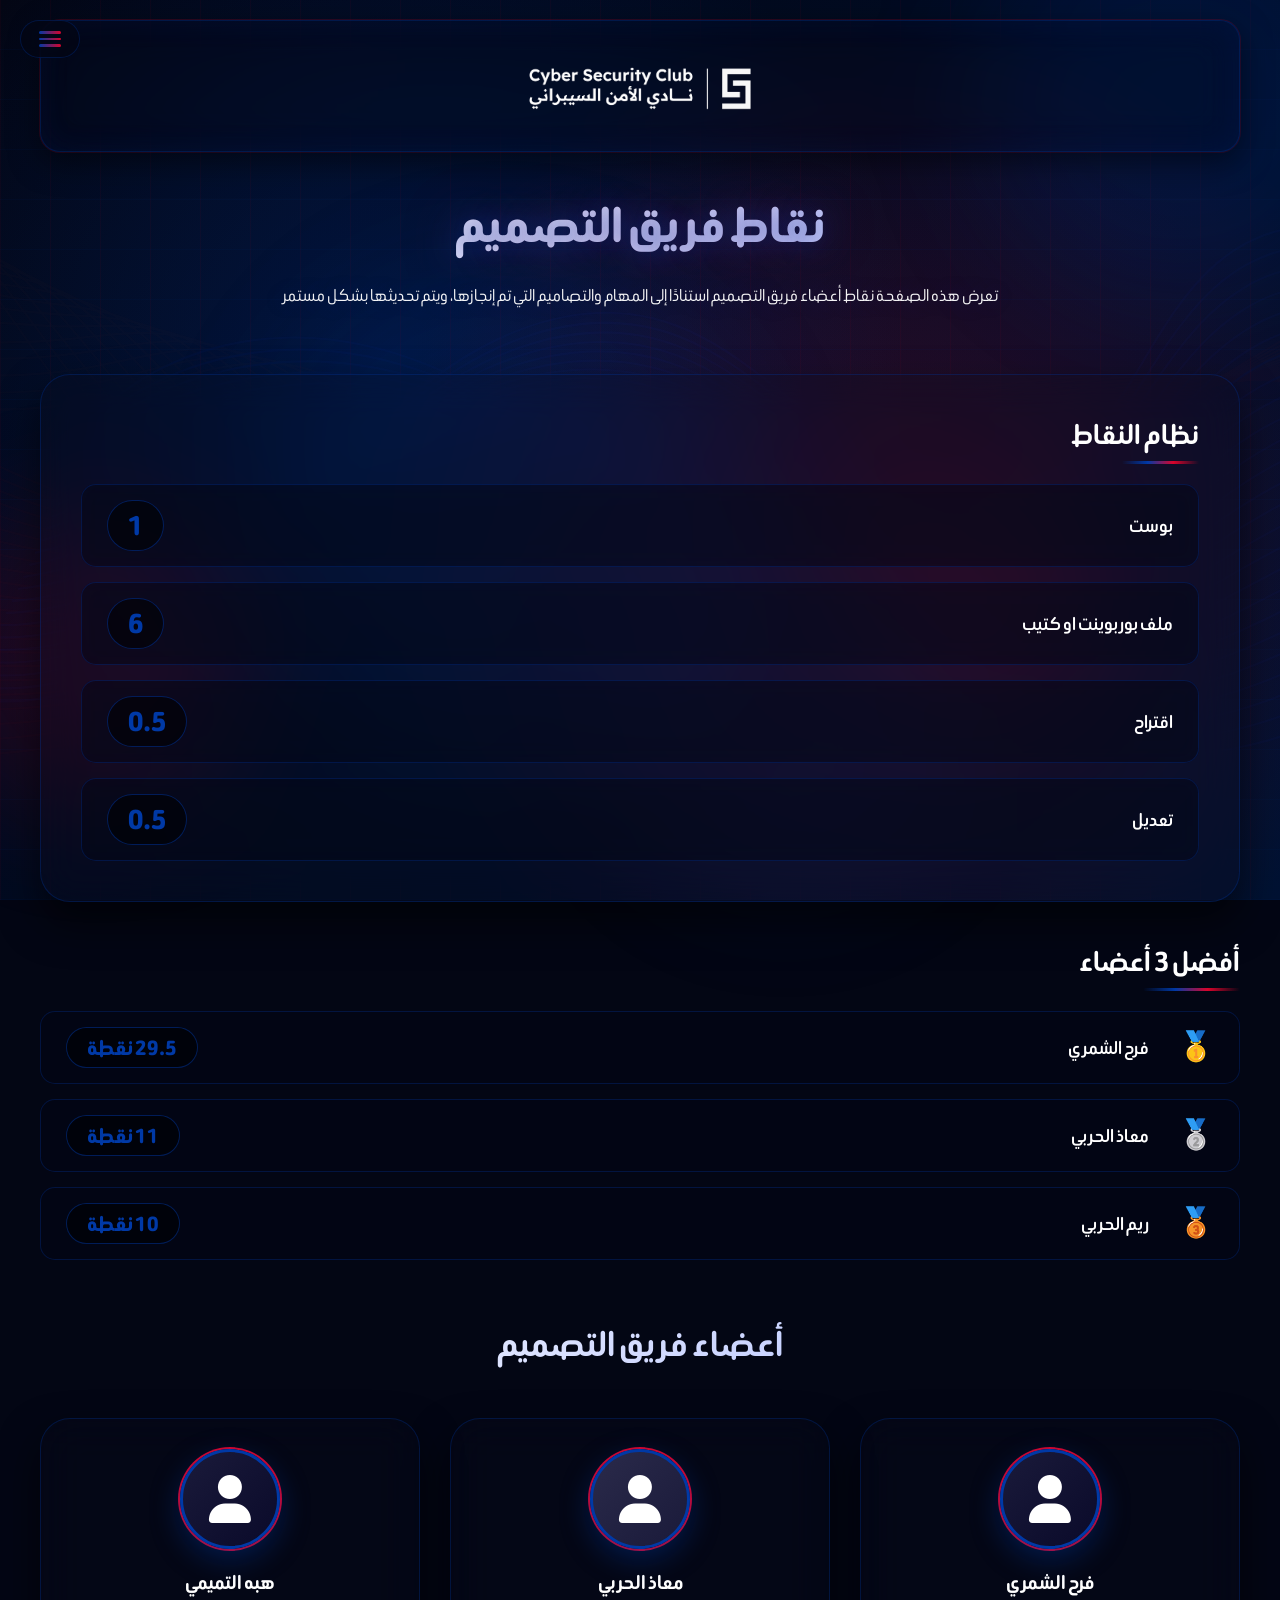
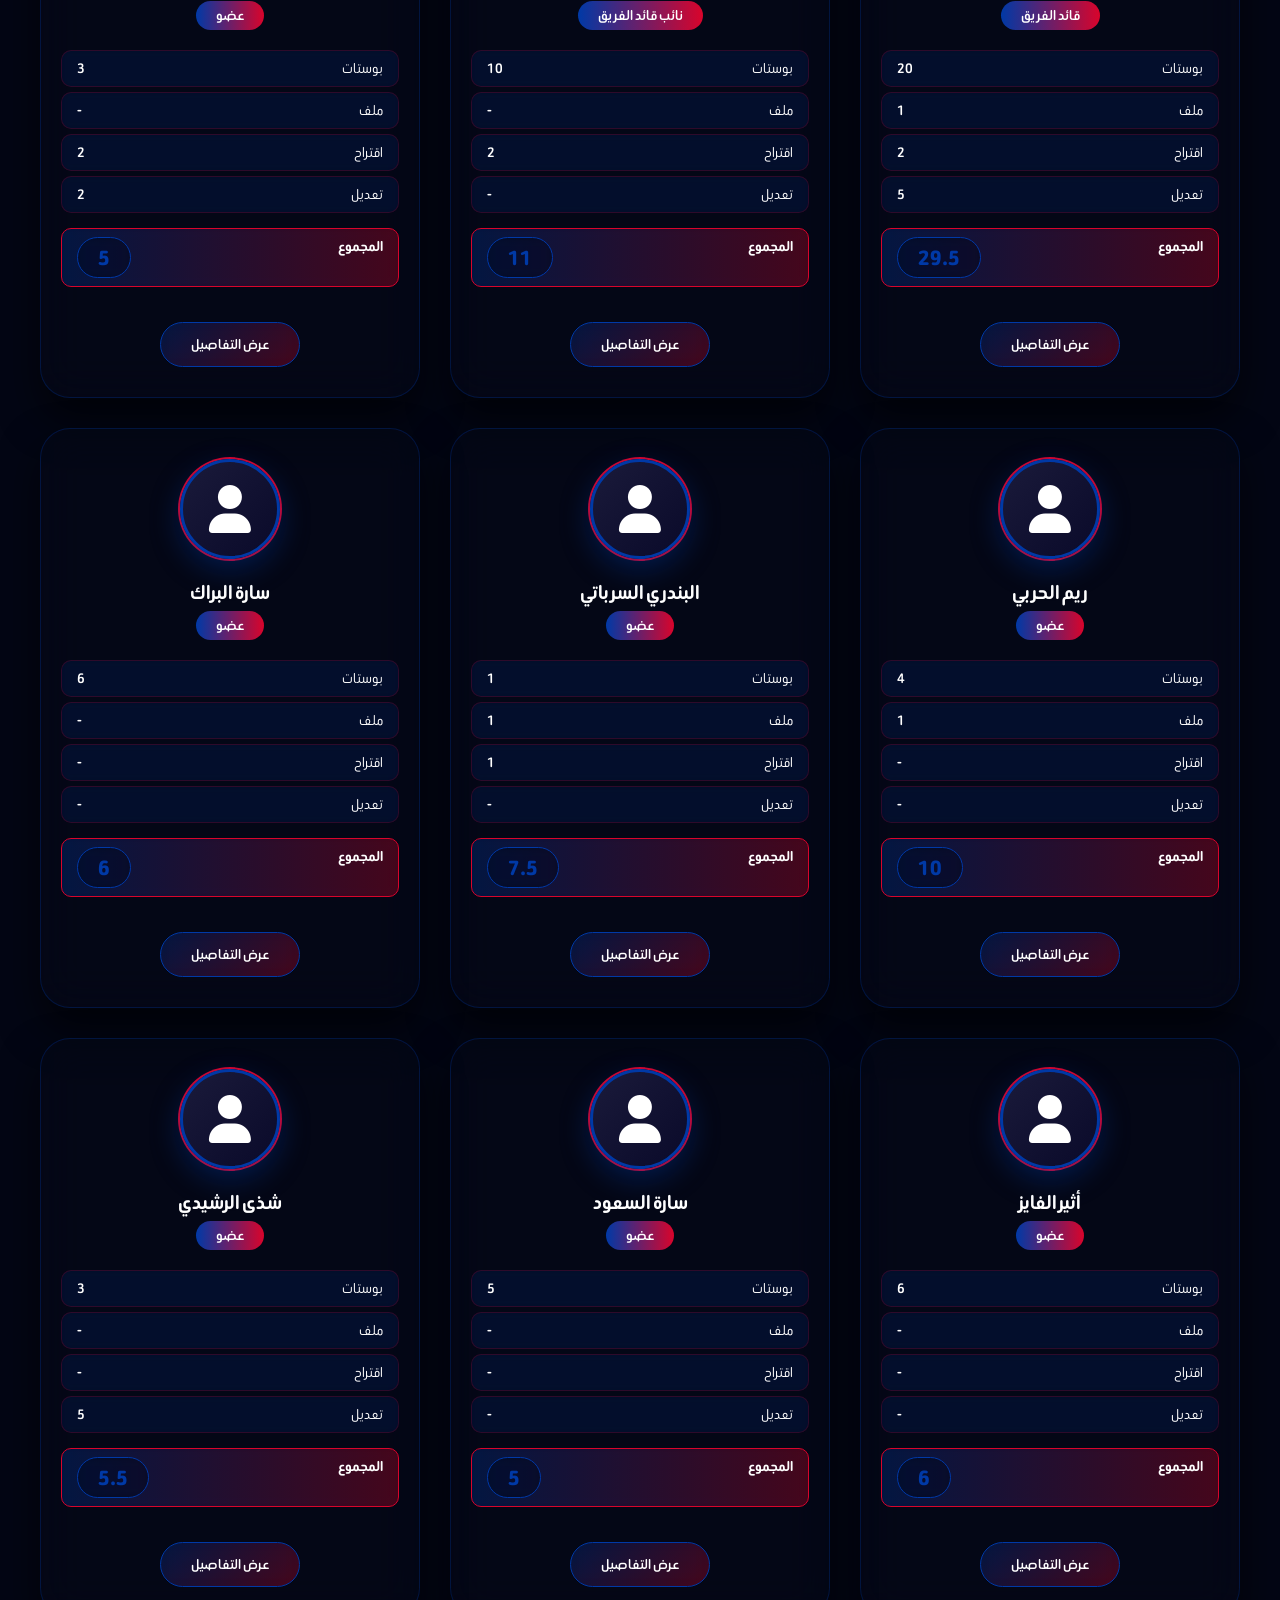
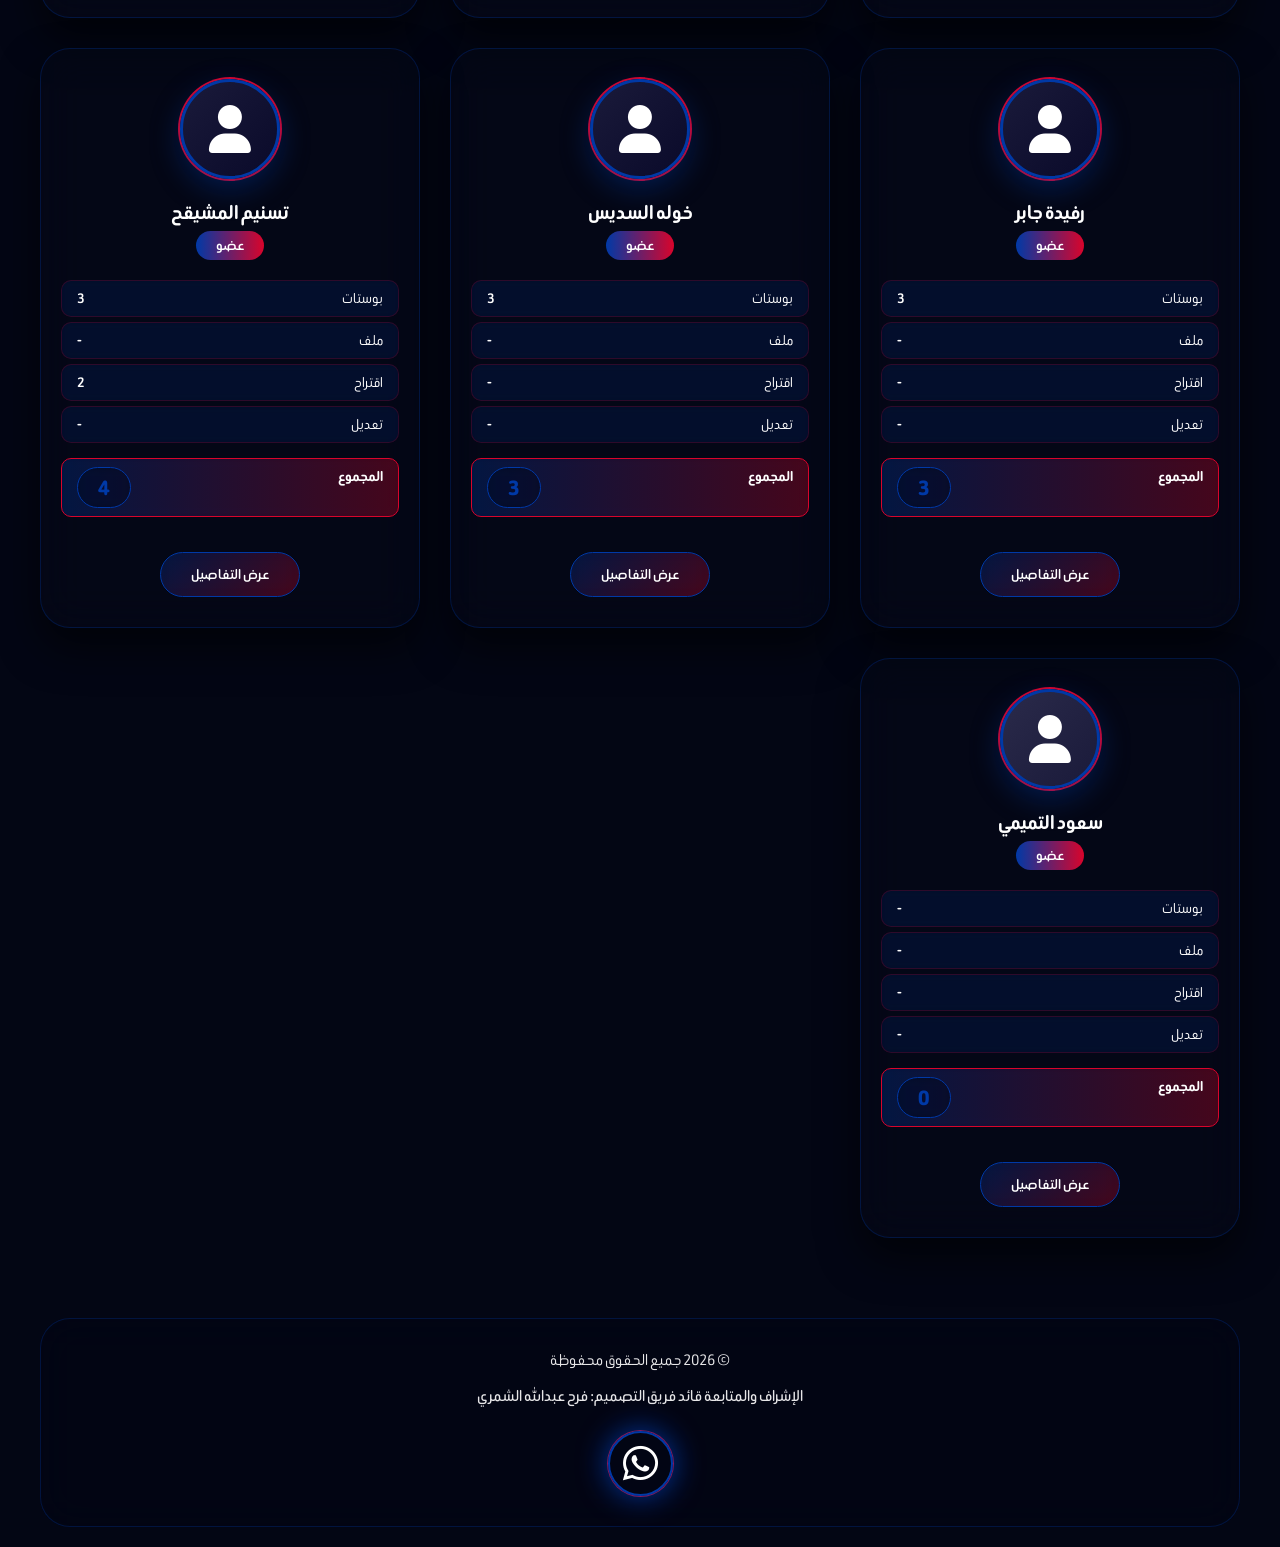
==== index.html @ 893f303e "Update index.html" ====
<!DOCTYPE html>
<html lang="ar" dir="rtl">
<head>
    <meta charset="UTF-8">
    <meta name="viewport" content="width=device-width, initial-scale=1.0">
    <title>نقاط فريق التصميم</title>
    <link rel="preconnect" href="https://fonts.googleapis.com">
    <link rel="preconnect" href="https://fonts.gstatic.com" crossorigin>
    <link href="https://fonts.googleapis.com/css2?family=Beiruti:wght@200;300;400;500;600;700;800;900&display=swap" rel="stylesheet">
    <link rel="stylesheet" href="https://cdnjs.cloudflare.com/ajax/libs/font-awesome/6.0.0/css/all.min.css">
    <link rel="stylesheet" href="style.css">
</head>
<body>
    <!-- شاشة التحميل -->
    <div class="loader-wrapper">
        <img src="assets/lod1.png" alt="Loading..." class="loader-image">
    </div>

    <!-- صورة الخلفية -->
    <div class="large-bg-image">
        <img src="assets/data.svg" alt="Background" class="bg-image">
    </div>

    <!-- العناصر المضيئة -->
    <div class="floating-elements">
        <div class="element"></div>
        <div class="element"></div>
        <div class="element"></div>
        <div class="element"></div>
        <div class="element"></div>
    </div>

    <!-- المحتوى الرئيسي -->
    <div class="content">
        <!-- الهيدر -->
        <header class="glass-header">
            <div class="logo-container">
                <img src="assets/log1.png" alt="شعار النادي" class="logo logo-large">
            </div>
        </header>

        <!-- ===== شريط تسجيل الدخول (ثلاث شرطات فقط) ===== -->
        <div class="admin-bar" onclick="toggleAdminPopup()">
            <div class="menu-toggle">
                <span></span>
                <span></span>
                <span></span>
            </div>
        </div>

        <!-- ===== نافذة تسجيل الدخول المنبثقة ===== -->
        <div id="adminPopup" class="admin-popup">
            <div class="admin-popup-content">
                <span class="close-popup-btn" onclick="event.stopPropagation(); closeAdminPopup();">&times;</span>
                <h3>تسجيل دخول الأدمن</h3>
                <input type="text" id="popupUser" placeholder="اسم المستخدم" onclick="event.stopPropagation();">
                <input type="password" id="popupPass" placeholder="كلمة المرور" onclick="event.stopPropagation();">
                <button onclick="event.stopPropagation(); adminLogin();">دخول</button>
                <div id="popupError" class="popup-error"></div>
            </div>
        </div>

        <!-- ===== زر الخروج من وضع التعديل ===== -->
        <button id="adminModeBtn" class="admin-mode-btn" onclick="disableAdminMode()">
            🚪 الخروج من وضع التعديل
        </button>

        <!-- ===== العنوان الرئيسي ===== -->
        <section class="hero-section">
            <h1 class="main-title">نقاط فريق التصميم</h1>
            <p class="subtitle">تعرض هذه الصفحة نقاط أعضاء فريق التصميم استنادًا إلى المهام والتصاميم التي تم إنجازها، ويتم تحديثها بشكل مستمر</p>
        </section>

        <!-- ===== نظام النقاط ===== -->
        <section class="main-card glass-card" id="mainCard">
            <h2 class="card-title">نظام النقاط</h2>
            <div class="points-items">
                <div class="item">
                    <span class="item-name">بوست</span>
                    <span class="item-value blue-value">1</span>
                </div>
                <div class="item">
                    <span class="item-name">ملف بوربوينت او كتيب</span>
                    <span class="item-value blue-value">6</span>
                </div>
                <div class="item">
                    <span class="item-name">اقتراح</span>
                    <span class="item-value blue-value">0.5</span>
                </div>
                <div class="item">
                    <span class="item-name">تعديل</span>
                    <span class="item-value blue-value">0.5</span>
                </div>
            </div>
        </section>

        <!-- ===== أفضل 3 أعضاء ===== -->
        <section class="top-three-section">
            <h2 class="top-three-title">أفضل 3 أعضاء</h2>
            <div class="top-three-items" id="topThreeContainer">
                <!-- يتم تعبئتها بواسطة JavaScript -->
            </div>
        </section>

        <!-- ===== أعضاء الفريق ===== -->
        <h2 class="team-title">أعضاء فريق التصميم</h2>
        <section class="team-grid" id="teamGrid">
            <!-- يتم تعبئتها بواسطة JavaScript -->
        </section>

        <!-- ===== الفوتر ===== -->
        <footer class="glass-footer">
            <div class="footer-content">
                <div class="copyright">©️ 2026 جميع الحقوق محفوظة</div>
                <div class="supervisor">الإشراف والمتابعة قائد فريق التصميم: فرح عبدالله الشمري</div>
                <a href="https://wa.me/966556418784" target="_blank" class="whatsapp-circle">
                    <i class="fab fa-whatsapp"></i>
                </a>
            </div>
        </footer>
    </div>

    <!-- ===== نافذة التفاصيل المنبثقة ===== -->
    <div id="popup" class="popup">
        <div class="popup-content">
            <span class="close-popup" onclick="closePopup()">&times;</span>
            <h3 id="popup-title"></h3>
            <div id="popup-body" class="popup-body"></div>
        </div>
    </div>

    <!-- ===== الملفات ===== -->
    <script src="members-data.js"></script>
    <script src="script.js"></script>
</body>
</html>
---- style.css ----
@import url('https://fonts.googleapis.com/css2?family=Beiruti:wght@300;400;500;600;700;800&display=swap');

* {
    margin: 0;
    padding: 0;
    box-sizing: border-box;
}
img{
    max-width:100%;
    height:auto;
    image-rendering:-webkit-optimize-contrast;
}
body {
    font-family: 'Beiruti', sans-serif;
    background: #030614;
    min-height: 100vh;
    color: #fff;
    overflow-x: hidden;
    position: relative;
}

/* خلفية كونية عميقة */
body::before {
    content: '';
    position: fixed;
    top: 0;
    left: 0;
    width: 100%;
    height: 100%;
    background: 
        radial-gradient(circle at 30% 40%, rgba(0, 57, 166, 0.25) 0%, transparent 50%),
        radial-gradient(circle at 70% 60%, rgba(217, 4, 43, 0.2) 0%, transparent 50%),
        linear-gradient(135deg, #030614 0%, #001233 100%);
    z-index: -2;
}

/* شبكة متحركة */
body::after {
    content: '';
    position: fixed;
    top: 0;
    left: 0;
    width: 100%;
    height: 100%;
    background-image: 
        repeating-linear-gradient(0deg, rgba(0, 57, 166, 0.1) 0px, transparent 1px, transparent 50px),
        repeating-linear-gradient(90deg, rgba(217, 4, 43, 0.1) 0px, transparent 1px, transparent 50px);
    background-size: 50px 50px;
    z-index: -1;
    animation: gridMove 15s linear infinite;
    pointer-events: none;
}

@keyframes gridMove {
    0% { transform: translate(0, 0); }
    100% { transform: translate(50px, 50px); }
}

/* صورة الخلفية الكبيرة */
.large-bg-image {
    position: fixed;
    top: 0;
    left: 0;
    width: 100%;
    height: 100%;
    z-index: -1;
    pointer-events: none;
    overflow: hidden;
}

.bg-image {
    width: 100%;
    height: 100%;
    object-fit: cover;
    opacity: 0.08;
    animation: slowZoom 40s infinite alternate ease-in-out;
}

@keyframes slowZoom {
    0% { transform: scale(1); }
    100% { transform: scale(1.3); }
}

/* العناصر المضيئة */
.floating-elements {
    position: fixed;
    width: 100%;
    height: 100%;
    top: 0;
    left: 0;
    z-index: 0;
    pointer-events: none;
}

.element {
    position: absolute;
    background: rgba(255, 255, 255, 0.05);
    border-radius: 50%;
    filter: blur(60px);
    animation: float 20s infinite ease-in-out;
}

.element:nth-child(1) {
    width: 400px;
    height: 400px;
    top: -100px;
    right: -100px;
    background: rgba(0, 57, 166, 0.15);
    animation-delay: 0s;
}

.element:nth-child(2) {
    width: 300px;
    height: 300px;
    bottom: 10%;
    left: -50px;
    background: rgba(217, 4, 43, 0.15);
    animation-delay: -3s;
}

.element:nth-child(3) {
    width: 500px;
    height: 500px;
    top: 30%;
    left: 20%;
    background: rgba(0, 57, 166, 0.1);
    animation-delay: -7s;
}

.element:nth-child(4) {
    width: 200px;
    height: 200px;
    bottom: 20%;
    right: 15%;
    background: rgba(217, 4, 43, 0.1);
    animation-delay: -12s;
}

.element:nth-child(5) {
    width: 350px;
    height: 350px;
    top: 60%;
    right: 25%;
    background: rgba(0, 57, 166, 0.1);
    animation-delay: -5s;
}

@keyframes float {
    0%, 100% { transform: translate(0, 0) scale(1); }
    25% { transform: translate(50px, 50px) scale(1.1); }
    50% { transform: translate(0, 100px) scale(0.9); }
    75% { transform: translate(-50px, 50px) scale(1.05); }
}

/* شاشة التحميل */
.loader-wrapper {
    position: fixed;
    top: 0;
    left: 0;
    width: 100%;
    height: 100%;
    background: linear-gradient(135deg, #030614, #001233);
    display: flex;
    justify-content: center;
    align-items: center;
    z-index: 9999;
    transition: opacity 0.5s ease-out, visibility 0.5s ease-out;
}

.loader-wrapper.hidden {
    opacity: 0;
    visibility: hidden;
}

.loader-image {
    width: 200px;
    height: auto;
}

/* المحتوى الرئيسي */
.content {
    position: relative;
    z-index: 2;
    max-width: 1400px;
    margin: 0 auto;
    padding: 20px 40px;
}

/* الهيدر */
.glass-header {
    background: rgba(3, 6, 20, 0.2);
    backdrop-filter: blur(20px);
    -webkit-backdrop-filter: blur(20px);
    border: 1px solid rgba(0, 57, 166, 0.3);
    border-radius: 20px;
    padding: 15px 30px;
    margin-bottom: 40px;
    box-shadow: 
        0 10px 30px rgba(0, 0, 0, 0.5),
        0 0 0 1px rgba(217, 4, 43, 0.2),
        inset 0 0 30px rgba(0, 57, 166, 0.1);
    position: relative;
    overflow: hidden;
}

.glass-header::before {
    content: '';
    position: absolute;
    top: 0;
    left: -100%;
    width: 100%;
    height: 100%;
    background: linear-gradient(90deg, transparent, rgba(0, 57, 166, 0.2), rgba(217, 4, 43, 0.2), transparent);
    animation: shimmer 4s infinite;
}

@keyframes shimmer {
    100% { left: 100%; }
}

.logo-container {
    display: flex;
    justify-content: center;
}
.logo {
    height: 60px;
    width: auto;
    transition: all 0.4s ease;
    image-rendering: crisp-edges;
    -webkit-font-smoothing: antialiased;
}

.logo-large {
    height: 100px;
}

.logo:hover {
    transform: scale(1.05) rotate(2deg);
}

/* ===== شريط تسجيل الدخول (المربع الأخضر) ===== */
.admin-bar {
    position: fixed;
    top: 20px;
    left: 20px;
    z-index: 999;
    display: flex;
    align-items: center;
    gap: 12px;
    background: rgba(3, 6, 20, 0.7);
    backdrop-filter: blur(15px);
    padding: 10px 18px;
    border-radius: 50px;
    border: 1px solid rgba(0, 57, 166, 0.3);
    cursor: pointer;
    transition: all 0.3s ease;
}

.admin-bar:hover {
    background: rgba(0, 57, 166, 0.3);
    border-color: #0039a6;
    box-shadow: 0 0 30px rgba(0, 57, 166, 0.2);
}

.menu-toggle {
    display: flex;
    flex-direction: column;
    gap: 4px;
    cursor: pointer;
}

.menu-toggle span {
    display: block;
    width: 22px;
    height: 2.5px;
    background: linear-gradient(90deg, #0039a6, #d9042b);
    border-radius: 5px;
    transition: all 0.3s ease;
}

.menu-toggle:hover span {
    width: 28px;
}

.admin-login-label {
    color: rgba(255, 255, 255, 0.8);
    font-size: 0.95rem;
    font-weight: 500;
    font-family: 'Beiruti', sans-serif;
    transition: all 0.3s ease;
    padding-right: 8px;
    border-right: 1px solid rgba(255, 255, 255, 0.2);
}

.admin-bar:hover .admin-login-label {
    color: #fff;
}

/* ===== نافذة تسجيل الدخول المنبثقة ===== */
.admin-popup {
    display: none;
    position: fixed;
    top: 0;
    left: 0;
    width: 100%;
    height: 100%;
    background: rgba(3, 6, 20, 0.95);
    backdrop-filter: blur(20px);
    z-index: 10000;
    justify-content: center;
    align-items: center;
}

.admin-popup.show {
    display: flex;
}

.admin-popup-content {
    background: linear-gradient(135deg, #030614, #001233);
    padding: 40px;
    border-radius: 30px;
    max-width: 400px;
    width: 90%;
    position: relative;
    border: 2px solid #0039a6;
    box-shadow: 0 40px 80px rgba(0, 57, 166, 0.4);
    text-align: center;
}

.admin-popup-content h3 {
    font-size: 1.8rem;
    margin-bottom: 25px;
    background: linear-gradient(135deg, #fff, #a8b8ff);
    -webkit-background-clip: text;
    -webkit-text-fill-color: transparent;
    background-clip: text;
}

.admin-popup-content input {
    width: 100%;
    padding: 15px;
    margin: 10px 0;
    border-radius: 15px;
    border: 1px solid rgba(0, 57, 166, 0.3);
    background: rgba(3, 6, 20, 0.6);
    color: #fff;
    font-size: 1.1rem;
    font-family: 'Beiruti', sans-serif;
}

.admin-popup-content input:focus {
    outline: none;
    border-color: #0039a6;
}

.admin-popup-content button {
    width: 100%;
    padding: 15px;
    border: none;
    border-radius: 15px;
    font-size: 1.2rem;
    font-weight: 700;
    cursor: pointer;
    font-family: 'Beiruti', sans-serif;
    background: linear-gradient(135deg, #0039a6, #d9042b);
    color: #fff;
    transition: all 0.3s ease;
    margin-top: 15px;
}

.admin-popup-content button:hover {
    transform: scale(1.02);
    box-shadow: 0 0 30px rgba(0, 57, 166, 0.4);
}

.close-popup-btn {
    position: absolute;
    top: 15px;
    left: 20px;
    font-size: 2rem;
    color: #fff;
    cursor: pointer;
    transition: all 0.3s ease;
    background: rgba(217, 4, 43, 0.3);
    width: 45px;
    height: 45px;
    border-radius: 50%;
    display: flex;
    align-items: center;
    justify-content: center;
    border: 2px solid #0039a6;
}

.close-popup-btn:hover {
    background: #d9042b;
    transform: scale(1.1) rotate(90deg);
}

.popup-error {
    color: #d9042b;
    margin-top: 15px;
    font-size: 1rem;
    display: none;
}

/* ===== وضع التعديل ===== */
.edit-mode .member-card {
    border: 2px solid #0039a6;
    box-shadow: 0 0 30px rgba(0, 57, 166, 0.3);
}

.edit-controls {
    display: none;
    margin-top: 15px;
    gap: 10px;
    flex-wrap: wrap;
    justify-content: center;
}

.edit-mode .edit-controls {
    display: flex;
}

.edit-controls input {
    padding: 8px 12px;
    border-radius: 10px;
    border: 1px solid rgba(0, 57, 166, 0.3);
    background: rgba(3, 6, 20, 0.6);
    color: #fff;
    font-size: 0.9rem;
    font-family: 'Beiruti', sans-serif;
    width: 70px;
    text-align: center;
}

.edit-controls input:focus {
    outline: none;
    border-color: #0039a6;
}

.edit-controls .edit-name-input {
    width: 150px;
}

.edit-btn-group {
    display: flex;
    gap: 8px;
    flex-wrap: wrap;
    justify-content: center;
}

.edit-btn-group button {
    padding: 6px 15px;
    border: none;
    border-radius: 10px;
    font-size: 0.8rem;
    font-weight: 600;
    cursor: pointer;
    font-family: 'Beiruti', sans-serif;
    transition: all 0.3s ease;
}

.edit-btn-group .save-edit-btn {
    background: #0039a6;
    color: #fff;
}

.edit-btn-group .save-edit-btn:hover {
    background: #0044cc;
}

.edit-btn-group .delete-member-btn {
    background: #d9042b;
    color: #fff;
}

.edit-btn-group .delete-member-btn:hover {
    background: #ff0033;
}

.admin-mode-btn {
    position: fixed;
    bottom: 20px;
    right: 20px;
    padding: 12px 25px;
    border: none;
    border-radius: 15px;
    font-size: 1rem;
    font-weight: 700;
    cursor: pointer;
    font-family: 'Beiruti', sans-serif;
    background: linear-gradient(135deg, #0039a6, #d9042b);
    color: #fff;
    z-index: 998;
    box-shadow: 0 10px 30px rgba(0, 57, 166, 0.4);
    transition: all 0.3s ease;
    display: none;
}

.admin-mode-btn:hover {
    transform: scale(1.05);
}

.admin-mode-btn.show {
    display: block;
}

.add-member-btn {
    display: none;
    margin: 30px auto;
    padding: 15px 30px;
    border: 2px dashed #0039a6;
    border-radius: 15px;
    background: transparent;
    color: #fff;
    cursor: pointer;
    font-size: 1.2rem;
    font-family: 'Beiruti', sans-serif;
    transition: all 0.3s ease;
    text-align: center;
    width: fit-content;
}

.add-member-btn:hover {
    background: rgba(0, 57, 166, 0.2);
    border-color: #d9042b;
}

.edit-mode .add-member-btn {
    display: block;
}

/* العنوان الرئيسي */
.hero-section {
    text-align: center;
    margin-bottom: 60px;
    opacity: 0;
    transform: translateY(30px);
    animation: fadeInUp 1s ease forwards;
}

.main-title {
    font-size: 3.5rem;
    font-weight: 800;
    margin-bottom: 20px;
    background: linear-gradient(135deg, #fff, #a8b8ff);
    background-clip: text;
    -webkit-background-clip: text;
    color: transparent;
    text-shadow: 0 0 30px rgba(0, 57, 166, 0.6), 0 0 60px rgba(217, 4, 43, 0.4);
    font-family: 'Beiruti', sans-serif;
}

.subtitle {
    font-size: 1.2rem;
    color: rgba(255, 255, 255, 0.95);
    max-width: 800px;
    margin: 0 auto;
    line-height: 1.8;
    font-family: 'Beiruti', sans-serif;
    text-shadow: 0 0 20px rgba(0, 57, 166, 0.4);
}

/* البطاقات الزجاجية */
.glass-card {
    background: rgba(10, 15, 30, 0.25);
    backdrop-filter: blur(20px);
    -webkit-backdrop-filter: blur(20px);
    border: 1px solid rgba(0, 57, 166, 0.3);
    border-radius: 30px;
    box-shadow: 0 20px 40px rgba(0, 0, 0, 0.6);
    transition: all 0.4s ease;
    position: relative;
    overflow: hidden;
}

/* المربع الرئيسي */
.main-card {
    padding: 40px;
    margin-bottom: 40px;
    opacity: 0;
    transform: translateY(30px);
    animation: fadeInUp 1s ease 0.3s forwards;
}

.card-title {
    font-size: 2rem;
    margin-bottom: 30px;
    color: #fff;
    position: relative;
    display: inline-block;
    font-family: 'Beiruti', sans-serif;
    font-weight: 700;
}

.card-title::after {
    content: '';
    position: absolute;
    bottom: -10px;
    right: 0;
    width: 60%;
    height: 3px;
    background: linear-gradient(90deg, transparent, #0039a6, #d9042b, transparent);
}

.points-items {
    display: flex;
    flex-direction: column;
    gap: 15px;
}

.item {
    background: rgba(3, 6, 20, 0.4);
    padding: 15px 25px;
    border-radius: 15px;
    display: flex;
    justify-content: space-between;
    align-items: center;
    border: 1px solid rgba(0, 57, 166, 0.3);
    backdrop-filter: blur(10px);
    transition: all 0.3s ease;
}

.item:hover {
    background: rgba(0, 57, 166, 0.2);
    transform: translateX(-5px);
    border-color: #d9042b;
}

.item-name {
    font-size: 1.3rem;
    font-weight: 600;
    color: #fff;
    font-family: 'Beiruti', sans-serif;
}

.item-value {
    font-size: 2rem;
    font-weight: 800;
    background: rgba(0, 0, 0, 0.5);
    padding: 5px 20px;
    border-radius: 50px;
    border: 1px solid rgba(0, 57, 166, 0.5);
    font-family: 'Beiruti', sans-serif;
}

.blue-value {
    color: #0039a6;
}

/* أفضل 3 أعضاء */
.top-three-section {
    margin-bottom: 60px;
    opacity: 0;
    transform: translateY(30px);
    animation: fadeInUp 1s ease 0.5s forwards;
}

.top-three-title {
    font-size: 2rem;
    margin-bottom: 30px;
    color: #fff;
    position: relative;
    display: inline-block;
    font-family: 'Beiruti', sans-serif;
    font-weight: 700;
}

.top-three-title::after {
    content: '';
    position: absolute;
    bottom: -10px;
    right: 0;
    width: 60%;
    height: 3px;
    background: linear-gradient(90deg, transparent, #0039a6, #d9042b, transparent);
}

.top-three-items {
    display: flex;
    flex-direction: column;
    gap: 15px;
}

.top-item {
    background: rgba(3, 6, 20, 0.4);
    padding: 15px 25px;
    border-radius: 15px;
    display: flex;
    align-items: center;
    gap: 15px;
    border: 1px solid rgba(0, 57, 166, 0.3);
    backdrop-filter: blur(10px);
    transition: all 0.3s ease;
}

.top-item:hover {
    background: rgba(0, 57, 166, 0.2);
    transform: translateX(-5px);
    border-color: #d9042b;
}

.top-rank {
    font-size: 1.8rem;
    min-width: 50px;
}

.top-name {
    font-size: 1.3rem;
    font-weight: 600;
    color: #fff;
    font-family: 'Beiruti', sans-serif;
    flex: 1;
}

.top-points {
    font-size: 1.5rem;
    font-weight: 800;
    color: #0039a6;
    background: rgba(0, 0, 0, 0.5);
    padding: 5px 20px;
    border-radius: 50px;
    border: 1px solid rgba(0, 57, 166, 0.5);
    font-family: 'Beiruti', sans-serif;
}

/* أعضاء الفريق */
.team-title {
    font-size: 2.5rem;
    text-align: center;
    margin-bottom: 50px;
    background: linear-gradient(135deg, #fff, #a8b8ff);
    background-clip: text;
    -webkit-background-clip: text;
    color: transparent;
    opacity: 0;
    transform: translateY(30px);
    animation: fadeInUp 1s ease 0.7s forwards;
    font-family: 'Beiruti', sans-serif;
    font-weight: 700;
}

.team-grid {
    display: grid;
    grid-template-columns: repeat(auto-fit, minmax(280px, 1fr));
    gap: 30px;
    margin-bottom: 80px;
}

/* بطاقة العضو */
.member-card {
    padding: 30px 20px;
    text-align: center;
    opacity: 0;
    transform: translateY(30px);
    animation: fadeInUp 1s ease forwards;
    animation-fill-mode: forwards;
    position: relative;
    transition: all 0.3s ease;
}

.member-card:nth-child(1) { animation-delay: 0.1s; }
.member-card:nth-child(2) { animation-delay: 0.15s; }
.member-card:nth-child(3) { animation-delay: 0.2s; }
.member-card:nth-child(4) { animation-delay: 0.25s; }
.member-card:nth-child(5) { animation-delay: 0.3s; }
.member-card:nth-child(6) { animation-delay: 0.35s; }
.member-card:nth-child(7) { animation-delay: 0.4s; }
.member-card:nth-child(8) { animation-delay: 0.45s; }
.member-card:nth-child(9) { animation-delay: 0.5s; }
.member-card:nth-child(10) { animation-delay: 0.55s; }
.member-card:nth-child(11) { animation-delay: 0.6s; }
.member-card:nth-child(12) { animation-delay: 0.65s; }
.member-card:nth-child(13) { animation-delay: 0.7s; }

.avatar-container {
    margin-bottom: 20px;
    position: relative;
    display: inline-block;
}

.avatar {
    width: 100px;
    height: 100px;
    background: linear-gradient(135deg, #1a1a3a, #0a0a2a);
    border-radius: 50%;
    display: flex;
    align-items: center;
    justify-content: center;
    border: 3px solid #0039a6;
    box-shadow: 0 10px 30px rgba(0, 57, 166, 0.4), 0 0 0 2px #d9042b;
    transition: all 0.3s ease;
}

.avatar.male {
    background: linear-gradient(135deg, #2a2a4a, #1a1a3a);
}

.avatar i {
    font-size: 3rem;
    color: white;
}

.avatar:hover {
    transform: scale(1.1) translateY(-5px);
}

.member-name {
    font-size: 1.4rem;
    margin-bottom: 5px;
    color: #fff;
    font-family: 'Beiruti', sans-serif;
    font-weight: 700;
    display: block;
    text-align: center;
}

.member-name::after {
    content: '';
    position: absolute;
    bottom: -8px;
    left: 50%;
    transform: translateX(-50%);
    width: 60px;
    height: 3px;
    background: linear-gradient(90deg, transparent, #0039a6, #d9042b, transparent);
}

.member-role {
    font-size: 1rem;
    color: #fff;
    margin-bottom: 15px;
    font-family: 'Beiruti', sans-serif;
    font-weight: 600;
    display: block;
    text-align: center;
    width: fit-content;
    margin-left: auto;
    margin-right: auto;
    padding: 5px 20px;
    background: linear-gradient(90deg, #0039a6, #d9042b);
    border-radius: 50px;
}

.points-details {
    margin: 20px 0;
    text-align: right;
}

.point-item {
    display: flex;
    justify-content: space-between;
    padding: 8px 15px;
    margin: 5px 0;
    background: rgba(0, 57, 166, 0.15);
    border-radius: 10px;
    transition: all 0.3s ease;
    font-family: 'Beiruti', sans-serif;
    border: 1px solid rgba(217, 4, 43, 0.2);
    backdrop-filter: blur(5px);
}

.point-item:hover {
    background: rgba(217, 4, 43, 0.25);
    transform: translateX(-5px);
}

.point-item.total {
    background: linear-gradient(90deg, rgba(0, 57, 166, 0.3), rgba(217, 4, 43, 0.3));
    font-weight: bold;
    margin-top: 15px;
    border: 1px solid #d9042b;
}

.point-value {
    font-family: 'Beiruti', sans-serif;
    font-weight: 600;
}

.white-value {
    color: white;
}

.blue-total {
    color: #0039a6 !important;
    font-size: 1.5rem;
    font-weight: 800;
    background: rgba(3, 6, 20, 0.6);
    padding: 5px 20px;
    border-radius: 50px;
    border: 1px solid #0039a6;
    backdrop-filter: blur(5px);
}

.details-btn {
    background: linear-gradient(135deg, rgba(0, 57, 166, 0.3), rgba(217, 4, 43, 0.3));
    border: 1px solid #0039a6;
    color: white;
    padding: 12px 30px;
    border-radius: 25px;
    font-size: 1rem;
    font-weight: 600;
    cursor: pointer;
    transition: all 0.3s ease;
    margin: 15px 0 0;
    backdrop-filter: blur(10px);
    font-family: 'Beiruti', sans-serif;
}

.details-btn:hover {
    background: linear-gradient(135deg, rgba(0, 57, 166, 0.5), rgba(217, 4, 43, 0.5));
    transform: translateY(-2px);
}

/* الفوتر */
.glass-footer {
    background: rgba(3, 6, 20, 0.3);
    backdrop-filter: blur(20px);
    -webkit-backdrop-filter: blur(20px);
    border: 1px solid rgba(0, 57, 166, 0.3);
    border-radius: 30px;
    padding: 30px;
    margin-top: 80px;
    text-align: center;
}

.footer-content {
    display: flex;
    flex-direction: column;
    align-items: center;
    gap: 15px;
    text-align: center;
}

.copyright {
    color: rgba(255, 255, 255, 0.9);
    font-size: 1.1rem;
    font-family: 'Beiruti', sans-serif;
}
.supervisor {
    color: rgba(255, 255, 255, 0.9);
    font-size: 1.1rem;
    font-family: 'Beiruti', sans-serif;
    font-weight: 500;
}

.whatsapp-circle {
    display: flex;
    align-items: center;
    justify-content: center;
    width: 65px;
    height: 65px;
    background: rgba(3, 6, 20, 0.7);
    border: 2px solid #0039a6;
    border-radius: 50%;
    color: #fff;
    text-decoration: none;
    font-size: 2rem;
    transition: all 0.3s ease;
    box-shadow: 0 0 30px #0039a6, 0 0 0 1px #d9042b;
    margin-top: 10px;
}

.whatsapp-circle:hover {
    transform: scale(1.1) rotate(10deg);
    background: #d9042b;
    border-color: #0039a6;
    box-shadow: 0 0 50px #d9042b;
}

.whatsapp-circle i {
    font-size: 2.5rem;
}

/* نافذة التفاصيل المنبثقة */
.popup {
    display: none;
    position: fixed;
    top: 0;
    left: 0;
    width: 100%;
    height: 100%;
    background: rgba(3, 6, 20, 0.95);
    backdrop-filter: blur(20px);
    z-index: 10000;
    justify-content: center;
    align-items: center;
}

.popup.show {
    display: flex;
}

.popup-content {
    background: linear-gradient(135deg, #030614, #001233);
    padding: 40px;
    border-radius: 30px;
    max-width: 600px;
    width: 90%;
    max-height: 80vh;
    overflow-y: auto;
    position: relative;
    border: 2px solid #0039a6;
    box-shadow: 0 40px 80px rgba(0, 57, 166, 0.4);
}

.close-popup {
    position: absolute;
    top: 15px;
    left: 20px;
    font-size: 2rem;
    color: #fff;
    cursor: pointer;
    transition: all 0.3s ease;
    background: rgba(217, 4, 43, 0.3);
    width: 45px;
    height: 45px;
    border-radius: 50%;
    display: flex;
    align-items: center;
    justify-content: center;
    border: 2px solid #0039a6;
}

.close-popup:hover {
    background: #d9042b;
    transform: scale(1.1) rotate(90deg);
}

#popup-title {
    font-size: 2rem;
    color: #fff;
    margin-bottom: 20px;
    text-align: center;
    font-family: 'Beiruti', sans-serif;
    font-weight: 700;
    text-shadow: 0 0 30px #0039a6;
}

.popup-body {
    color: white;
    font-size: 1.2rem;
    line-height: 1.8;
    font-family: 'Beiruti', sans-serif;
    white-space: pre-line;
}

/* أنيميشن */
@keyframes fadeInUp {
    to {
        opacity: 1;
        transform: translateY(0);
    }
}

/* تحسينات للشاشات الصغيرة */
@media (max-width: 768px) {
    .content {
        padding: 15px;
    }

    .main-title {
        font-size: 2.5rem;
    }

    .subtitle {
        font-size: 1rem;
    }

    .team-grid {
        grid-template-columns: 1fr;
    }

    .glass-header {
        padding: 10px 20px;
    }

    .logo-large {
        height: 70px;
    }
    
    .loader-image {
        width: 150px;
    }

    .top-rank {
        font-size: 1.5rem;
        min-width: 40px;
    }

    .top-name {
        font-size: 1.1rem;
    }

    .top-points {
        font-size: 1.2rem;
        padding: 3px 15px;
    }

    .admin-bar {
        top: 10px;
        left: 10px;
        padding: 8px 14px;
    }
    .admin-login-label {
        font-size: 0.8rem;
    }
    .menu-toggle span {
        width: 18px;
        height: 2px;
    }
}

@media (max-width: 480px) {
    .main-title {
        font-size: 2rem;
    }

    .member-card {
        padding: 20px 15px;
    }

    .avatar {
        width: 80px;
        height: 80px;
    }
    
    .avatar i {
        font-size: 2.5rem;
    }
    
    .popup-content {
        padding: 30px 20px;
    }

    .top-item {
        padding: 10px 15px;
    }
}
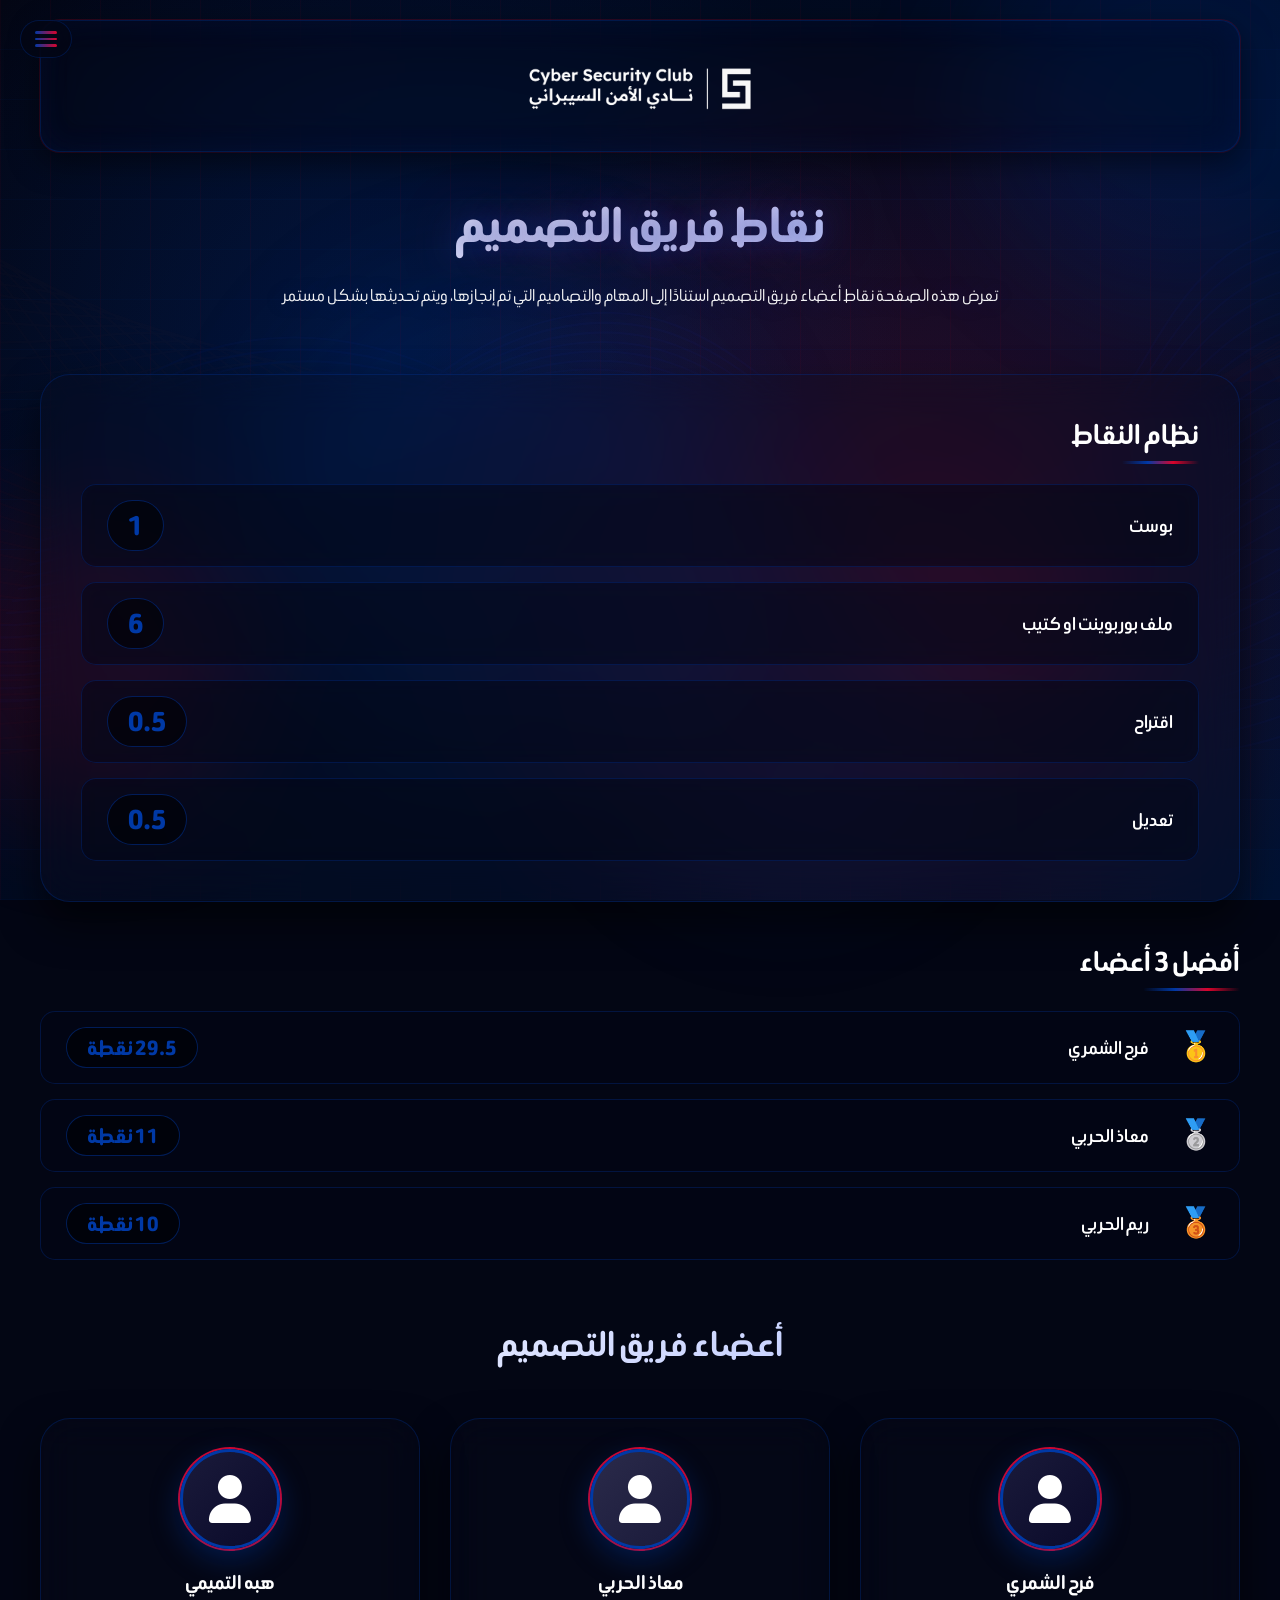
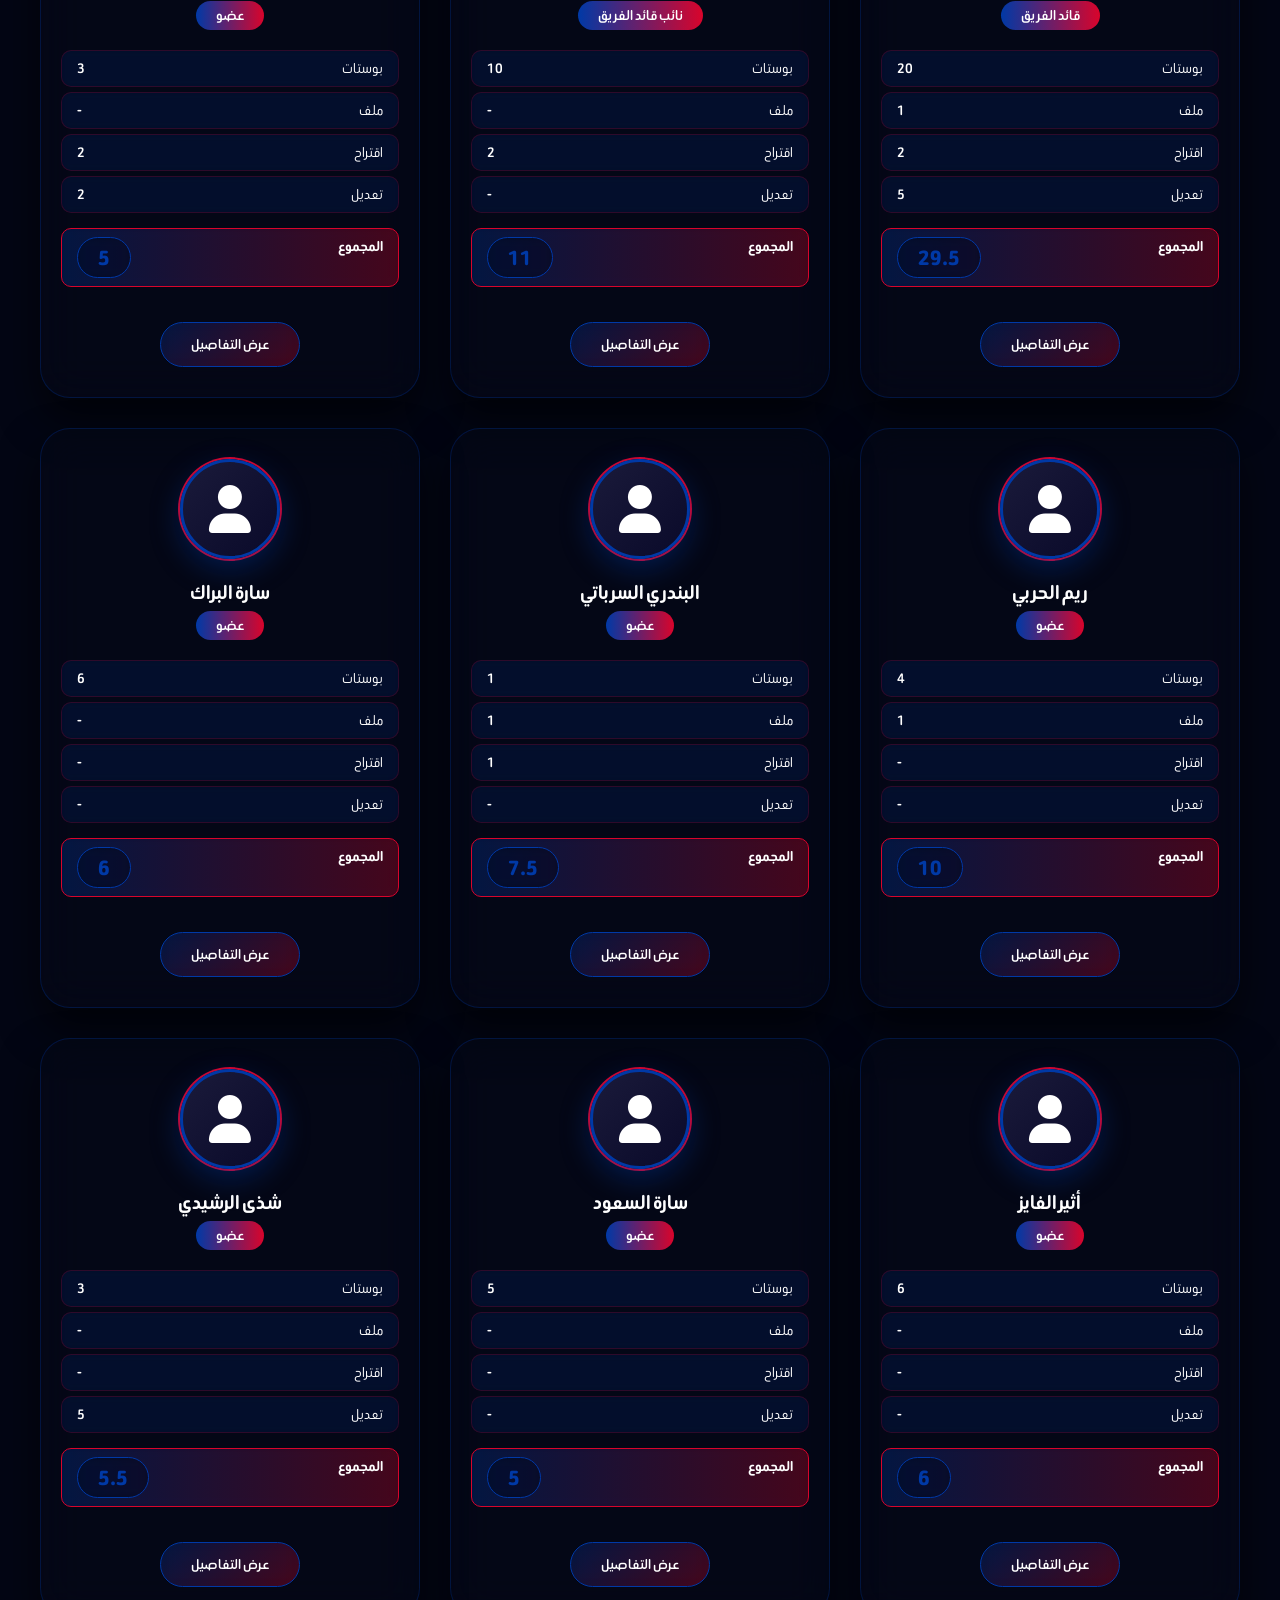
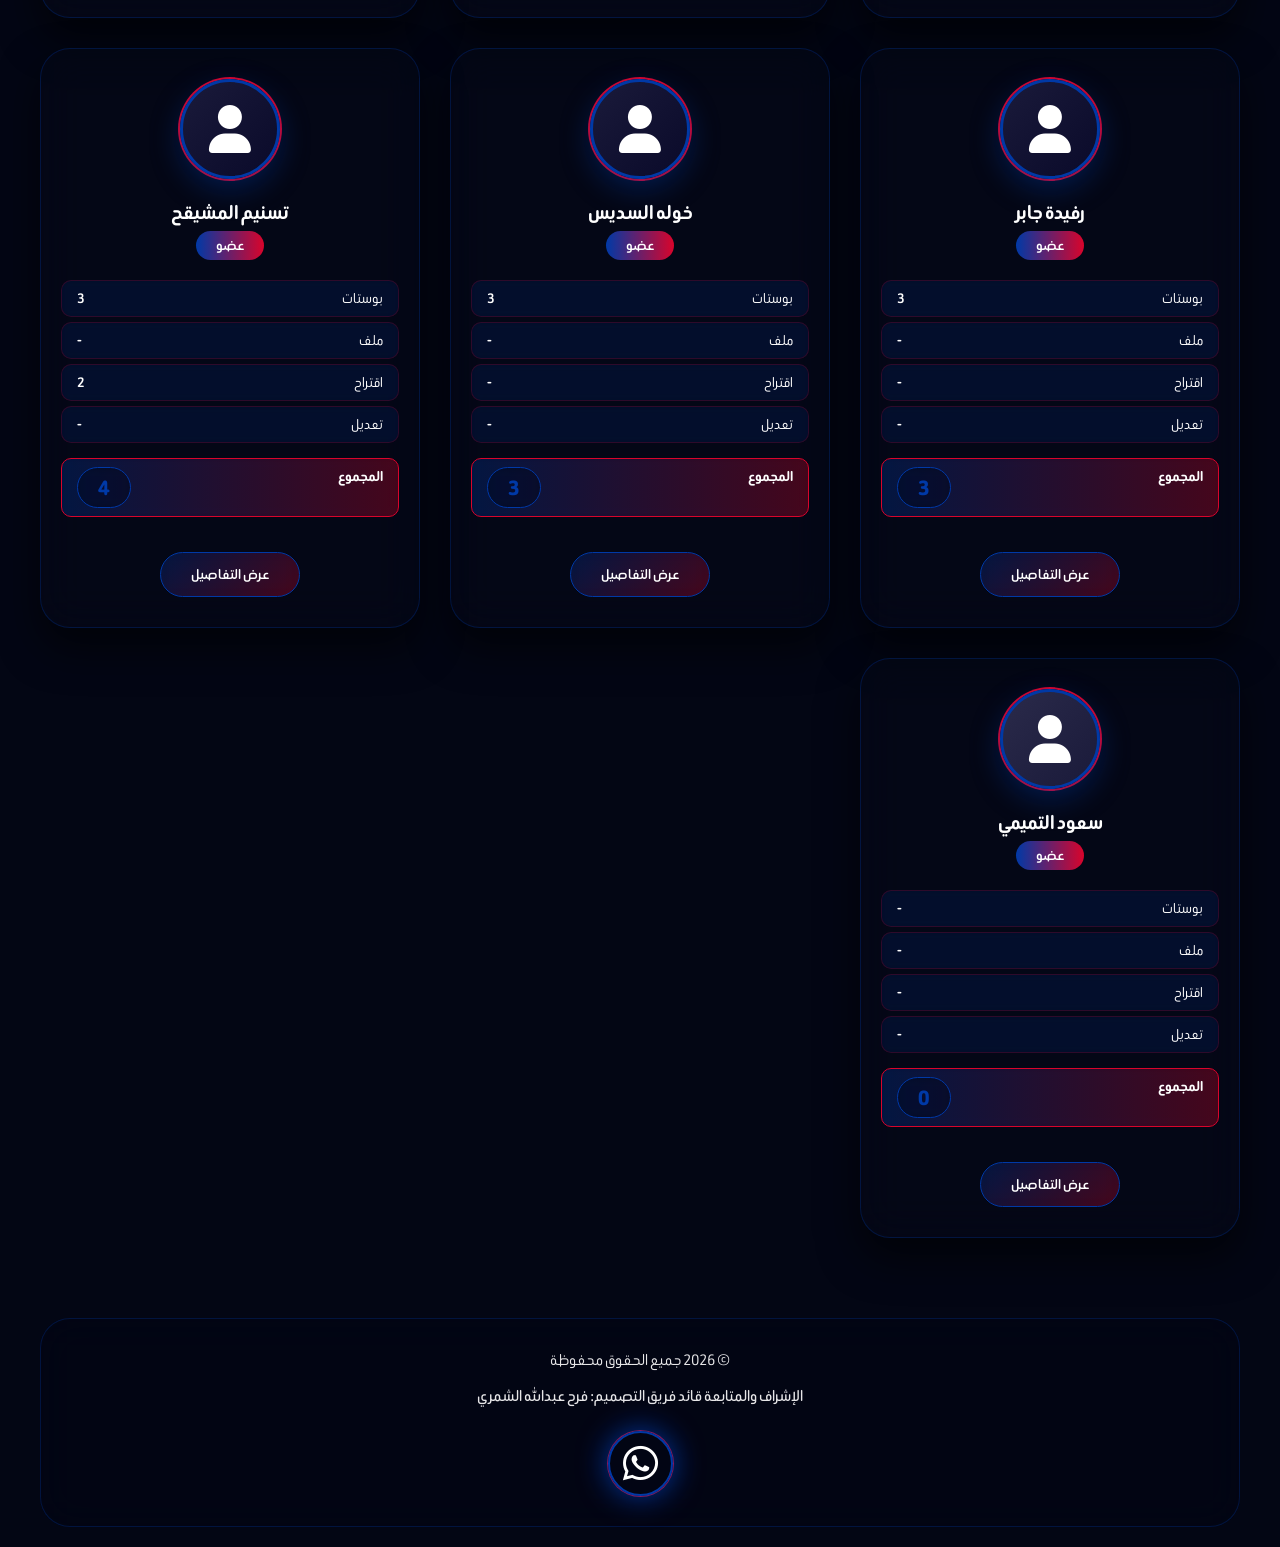
==== commit bba79d5a: "Update index.html" ====
--- a/index.html
+++ b/index.html
@@ -1,4 +1,3 @@
-
 <!DOCTYPE html>
 <html lang="ar" dir="rtl">
 <head>
@@ -12,17 +11,14 @@
     <link rel="stylesheet" href="style.css">
 </head>
 <body>
-    <!-- شاشة التحميل -->
     <div class="loader-wrapper">
         <img src="assets/lod1.png" alt="Loading..." class="loader-image">
     </div>
 
-    <!-- صورة الخلفية -->
     <div class="large-bg-image">
         <img src="assets/data.svg" alt="Background" class="bg-image">
     </div>
 
-    <!-- العناصر المضيئة -->
     <div class="floating-elements">
         <div class="element"></div>
         <div class="element"></div>
@@ -31,16 +27,14 @@
         <div class="element"></div>
     </div>
 
-    <!-- المحتوى الرئيسي -->
     <div class="content">
-        <!-- الهيدر -->
         <header class="glass-header">
             <div class="logo-container">
                 <img src="assets/log1.png" alt="شعار النادي" class="logo logo-large">
             </div>
         </header>
 
-        <!-- ===== شريط تسجيل الدخول (ثلاث شرطات فقط) ===== -->
+        <!-- ===== شريط تسجيل الدخول (ثلاث شرطات) ===== -->
         <div class="admin-bar" onclick="toggleAdminPopup()">
             <div class="menu-toggle">
                 <span></span>
@@ -49,7 +43,7 @@
             </div>
         </div>
 
-        <!-- ===== نافذة تسجيل الدخول المنبثقة ===== -->
+        <!-- ===== نافذة تسجيل الدخول ===== -->
         <div id="adminPopup" class="admin-popup">
             <div class="admin-popup-content">
                 <span class="close-popup-btn" onclick="event.stopPropagation(); closeAdminPopup();">&times;</span>
@@ -66,50 +60,29 @@
             🚪 الخروج من وضع التعديل
         </button>
 
-        <!-- ===== العنوان الرئيسي ===== -->
         <section class="hero-section">
             <h1 class="main-title">نقاط فريق التصميم</h1>
             <p class="subtitle">تعرض هذه الصفحة نقاط أعضاء فريق التصميم استنادًا إلى المهام والتصاميم التي تم إنجازها، ويتم تحديثها بشكل مستمر</p>
         </section>
 
-        <!-- ===== نظام النقاط ===== -->
         <section class="main-card glass-card" id="mainCard">
             <h2 class="card-title">نظام النقاط</h2>
             <div class="points-items">
-                <div class="item">
-                    <span class="item-name">بوست</span>
-                    <span class="item-value blue-value">1</span>
-                </div>
-                <div class="item">
-                    <span class="item-name">ملف بوربوينت او كتيب</span>
-                    <span class="item-value blue-value">6</span>
-                </div>
-                <div class="item">
-                    <span class="item-name">اقتراح</span>
-                    <span class="item-value blue-value">0.5</span>
-                </div>
-                <div class="item">
-                    <span class="item-name">تعديل</span>
-                    <span class="item-value blue-value">0.5</span>
-                </div>
+                <div class="item"><span class="item-name">بوست</span><span class="item-value blue-value">1</span></div>
+                <div class="item"><span class="item-name">ملف بوربوينت او كتيب</span><span class="item-value blue-value">6</span></div>
+                <div class="item"><span class="item-name">اقتراح</span><span class="item-value blue-value">0.5</span></div>
+                <div class="item"><span class="item-name">تعديل</span><span class="item-value blue-value">0.5</span></div>
             </div>
         </section>
 
-        <!-- ===== أفضل 3 أعضاء ===== -->
         <section class="top-three-section">
             <h2 class="top-three-title">أفضل 3 أعضاء</h2>
-            <div class="top-three-items" id="topThreeContainer">
-                <!-- يتم تعبئتها بواسطة JavaScript -->
-            </div>
+            <div class="top-three-items" id="topThreeContainer"></div>
         </section>
 
-        <!-- ===== أعضاء الفريق ===== -->
         <h2 class="team-title">أعضاء فريق التصميم</h2>
-        <section class="team-grid" id="teamGrid">
-            <!-- يتم تعبئتها بواسطة JavaScript -->
-        </section>
+        <section class="team-grid" id="teamGrid"></section>
 
-        <!-- ===== الفوتر ===== -->
         <footer class="glass-footer">
             <div class="footer-content">
                 <div class="copyright">©️ 2026 جميع الحقوق محفوظة</div>
@@ -121,7 +94,6 @@
         </footer>
     </div>
 
-    <!-- ===== نافذة التفاصيل المنبثقة ===== -->
     <div id="popup" class="popup">
         <div class="popup-content">
             <span class="close-popup" onclick="closePopup()">&times;</span>
@@ -130,7 +102,6 @@
         </div>
     </div>
 
-    <!-- ===== الملفات ===== -->
     <script src="members-data.js"></script>
     <script src="script.js"></script>
 </body>
--- a/style.css
+++ b/style.css
@@ -1,4 +1,3 @@
-
 
 @import url('https://fonts.googleapis.com/css2?family=Beiruti:wght@300;400;500;600;700;800&display=swap');
 
@@ -240,7 +239,7 @@
     transform: scale(1.05) rotate(2deg);
 }
 
-/* ===== شريط تسجيل الدخول (المربع الأخضر) ===== */
+/* ===== شريط تسجيل الدخول (ثلاث شرطات فقط) ===== */
 .admin-bar {
     position: fixed;
     top: 20px;
@@ -248,10 +247,9 @@
     z-index: 999;
     display: flex;
     align-items: center;
-    gap: 12px;
     background: rgba(3, 6, 20, 0.7);
     backdrop-filter: blur(15px);
-    padding: 10px 18px;
+    padding: 10px 14px;
     border-radius: 50px;
     border: 1px solid rgba(0, 57, 166, 0.3);
     cursor: pointer;
@@ -282,20 +280,6 @@
 
 .menu-toggle:hover span {
     width: 28px;
-}
-
-.admin-login-label {
-    color: rgba(255, 255, 255, 0.8);
-    font-size: 0.95rem;
-    font-weight: 500;
-    font-family: 'Beiruti', sans-serif;
-    transition: all 0.3s ease;
-    padding-right: 8px;
-    border-right: 1px solid rgba(255, 255, 255, 0.2);
-}
-
-.admin-bar:hover .admin-login-label {
-    color: #fff;
 }
 
 /* ===== نافذة تسجيل الدخول المنبثقة ===== */
@@ -332,10 +316,9 @@
 .admin-popup-content h3 {
     font-size: 1.8rem;
     margin-bottom: 25px;
-    background: linear-gradient(135deg, #fff, #a8b8ff);
-    -webkit-background-clip: text;
-    -webkit-text-fill-color: transparent;
-    background-clip: text;
+    color: #fff;
+    font-family: 'Beiruti', sans-serif;
+    font-weight: 700;
 }
 
 .admin-popup-content input {
@@ -423,7 +406,9 @@
     display: flex;
 }
 
-.edit-controls input {
+.edit-controls input,
+.edit-controls select,
+.edit-controls textarea {
     padding: 8px 12px;
     border-radius: 10px;
     border: 1px solid rgba(0, 57, 166, 0.3);
@@ -431,17 +416,34 @@
     color: #fff;
     font-size: 0.9rem;
     font-family: 'Beiruti', sans-serif;
+}
+
+.edit-controls input:focus,
+.edit-controls select:focus,
+.edit-controls textarea:focus {
+    outline: none;
+    border-color: #0039a6;
+}
+
+.edit-controls input {
     width: 70px;
     text-align: center;
 }
 
-.edit-controls input:focus {
-    outline: none;
-    border-color: #0039a6;
-}
-
 .edit-controls .edit-name-input {
     width: 150px;
+}
+
+.edit-role-select {
+    width: 130px;
+    min-width: 120px;
+}
+
+.edit-details-input {
+    width: 100%;
+    min-height: 60px;
+    resize: vertical;
+    grid-column: 1 / -1;
 }
 
 .edit-btn-group {
@@ -478,6 +480,36 @@
 
 .edit-btn-group .delete-member-btn:hover {
     background: #ff0033;
+}
+
+/* ===== أزرار الترتيب ===== */
+.move-buttons {
+    display: flex;
+    gap: 5px;
+    justify-content: center;
+    width: 100%;
+}
+
+.move-btn {
+    padding: 5px 12px;
+    border: none;
+    border-radius: 8px;
+    font-size: 1rem;
+    cursor: pointer;
+    background: linear-gradient(135deg, #0039a6, #d9042b);
+    color: #fff;
+    transition: all 0.3s ease;
+    font-family: 'Beiruti', sans-serif;
+}
+
+.move-btn:hover:not(:disabled) {
+    transform: scale(1.1);
+    box-shadow: 0 0 20px rgba(0, 57, 166, 0.4);
+}
+
+.move-btn:disabled {
+    opacity: 0.3;
+    cursor: not-allowed;
 }
 
 .admin-mode-btn {
@@ -1102,15 +1134,22 @@
     .admin-bar {
         top: 10px;
         left: 10px;
-        padding: 8px 14px;
-    }
-    .admin-login-label {
-        font-size: 0.8rem;
+        padding: 8px 12px;
     }
     .menu-toggle span {
         width: 18px;
         height: 2px;
     }
+
+    .edit-controls input {
+        width: 60px;
+    }
+    .edit-controls .edit-name-input {
+        width: 120px;
+    }
+    .edit-role-select {
+        width: 100px;
+    }
 }
 
 @media (max-width: 480px) {
@@ -1138,4 +1177,11 @@
     .top-item {
         padding: 10px 15px;
     }
-}
+
+    .edit-controls input {
+        width: 50px;
+    }
+    .edit-controls .edit-name-input {
+        width: 100px;
+    }
+}
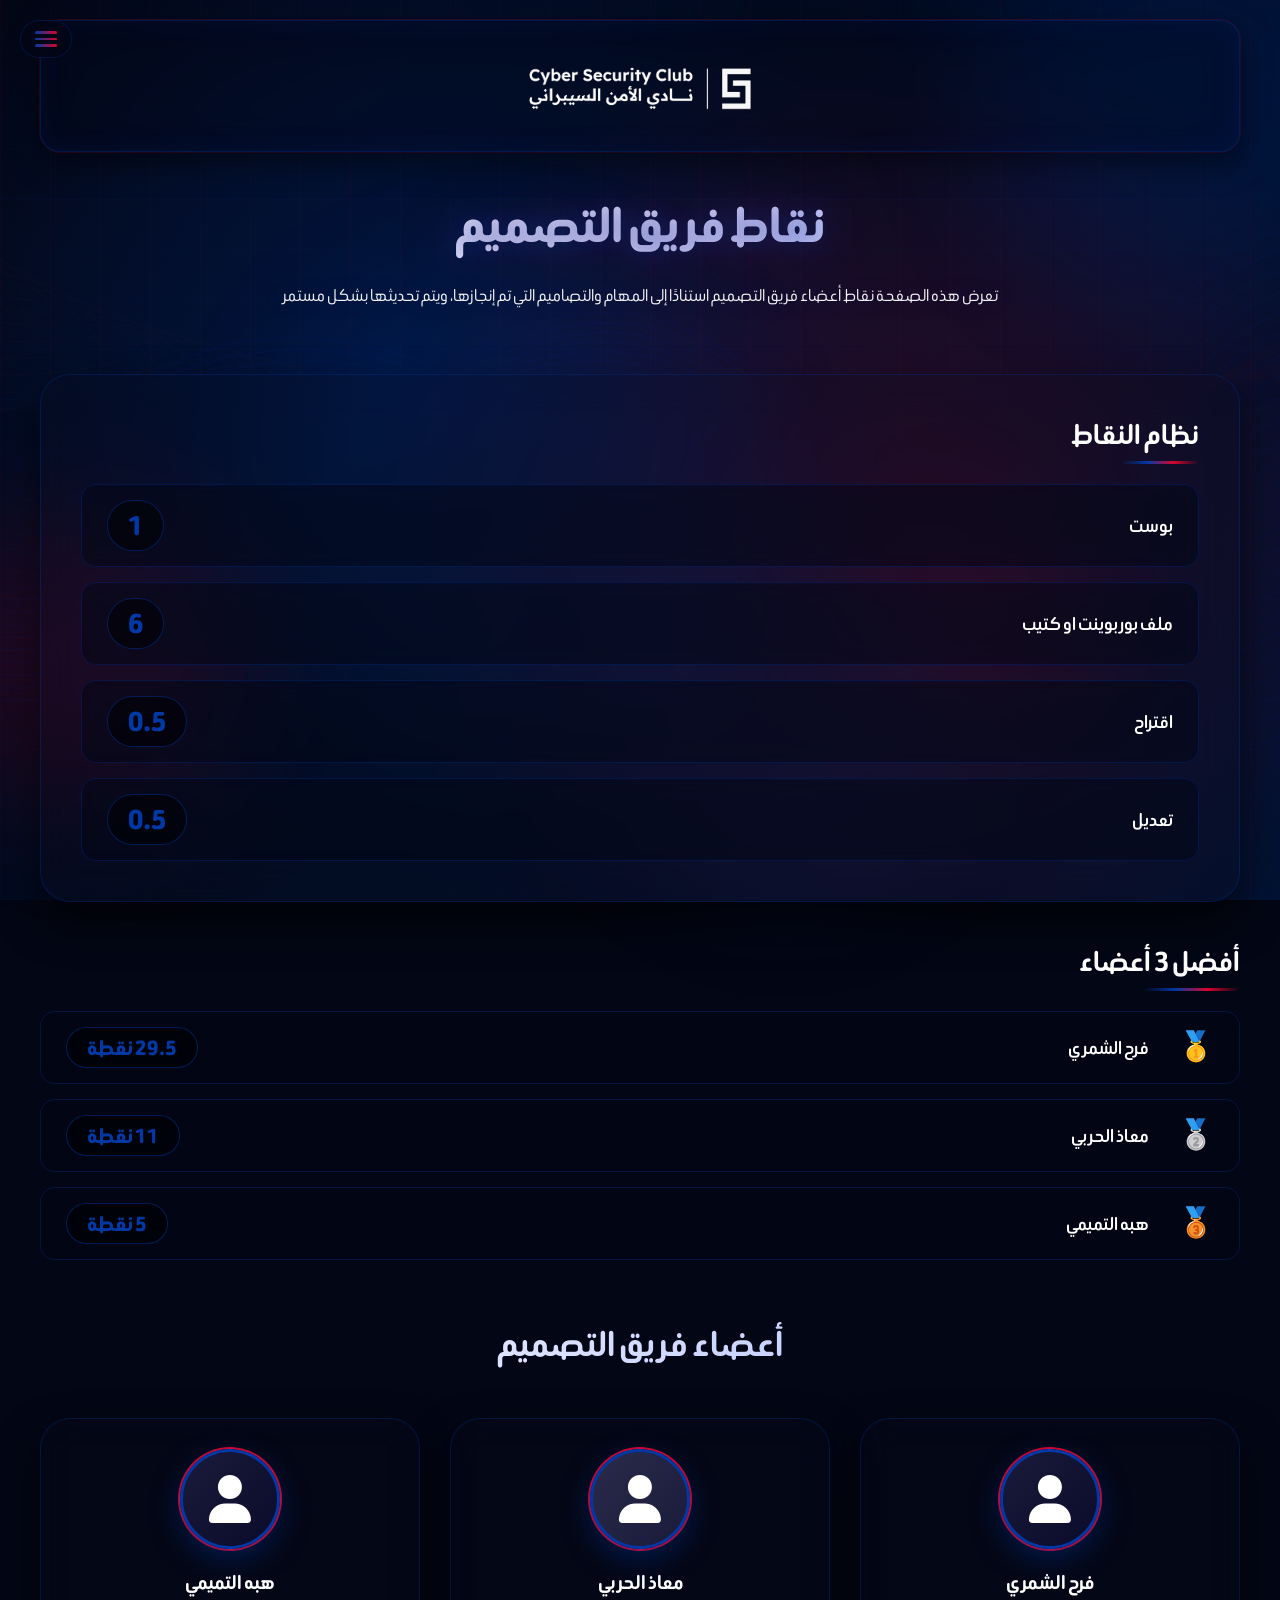
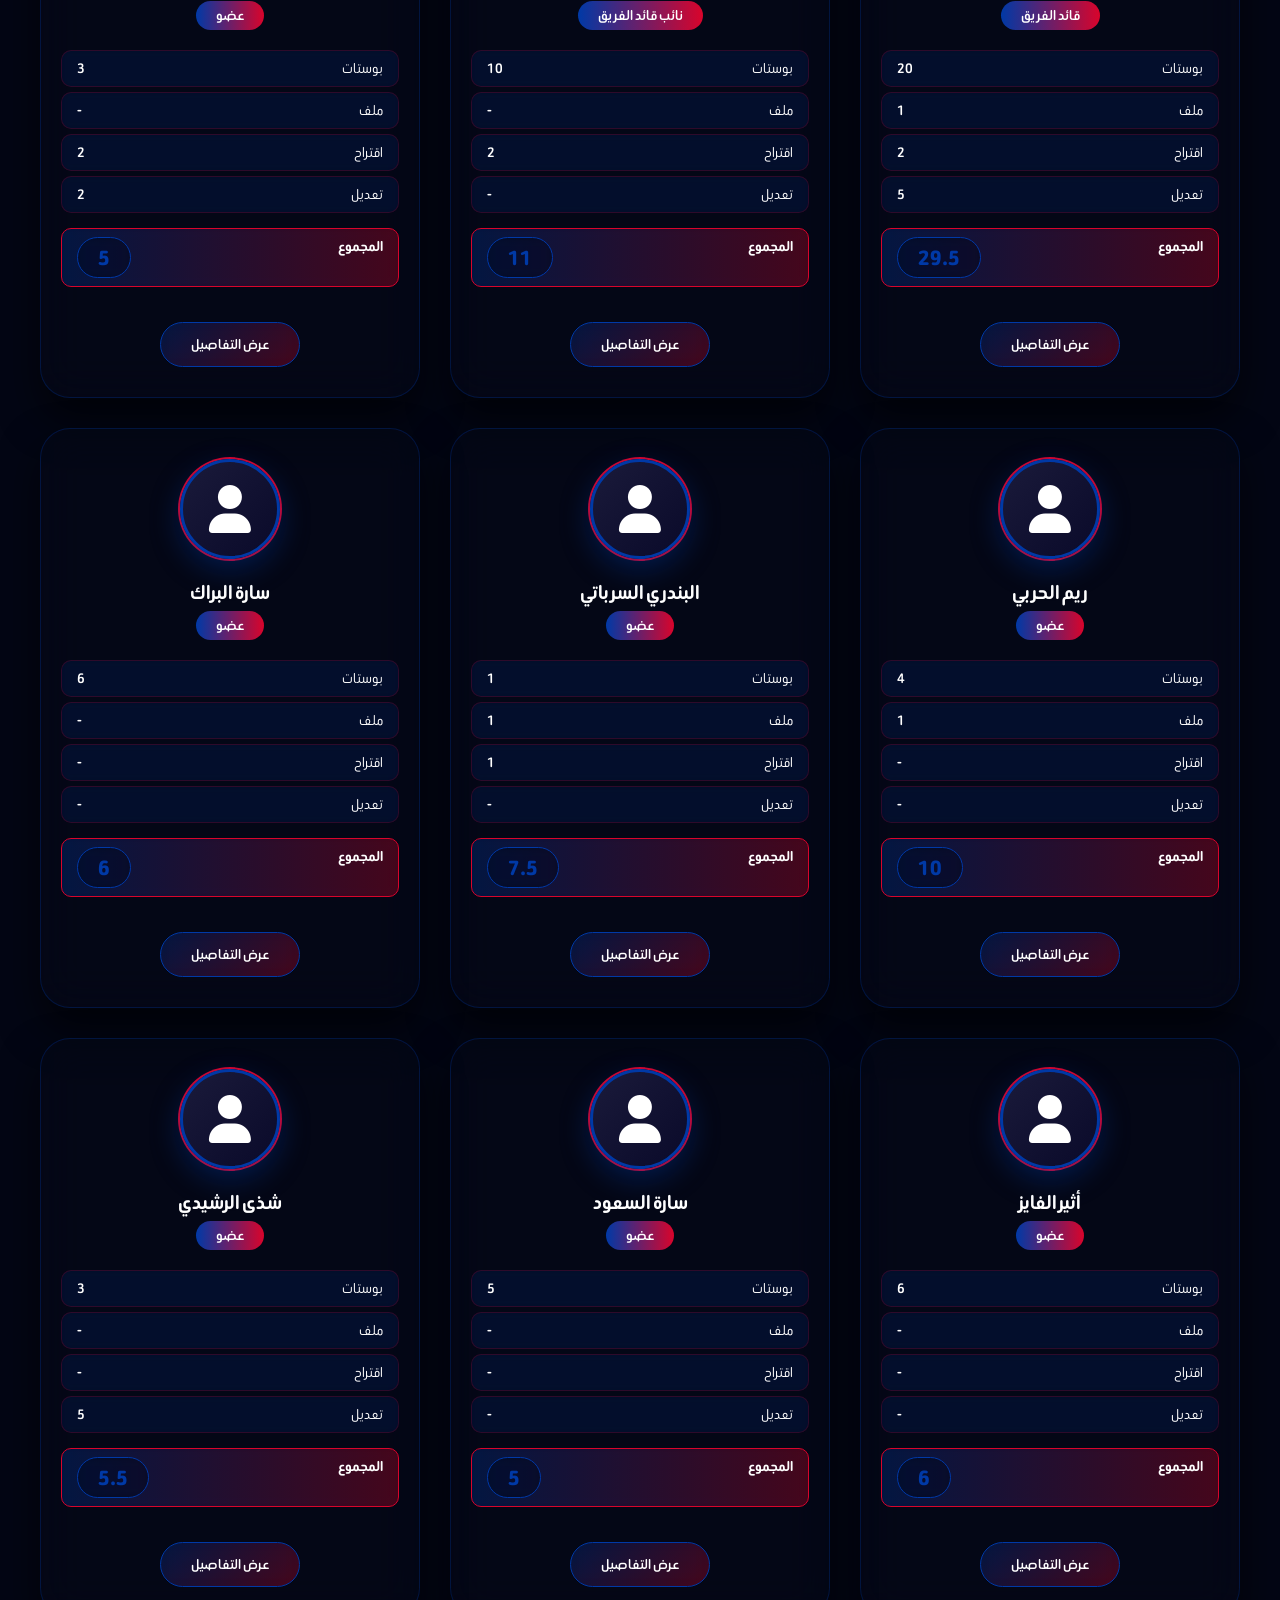
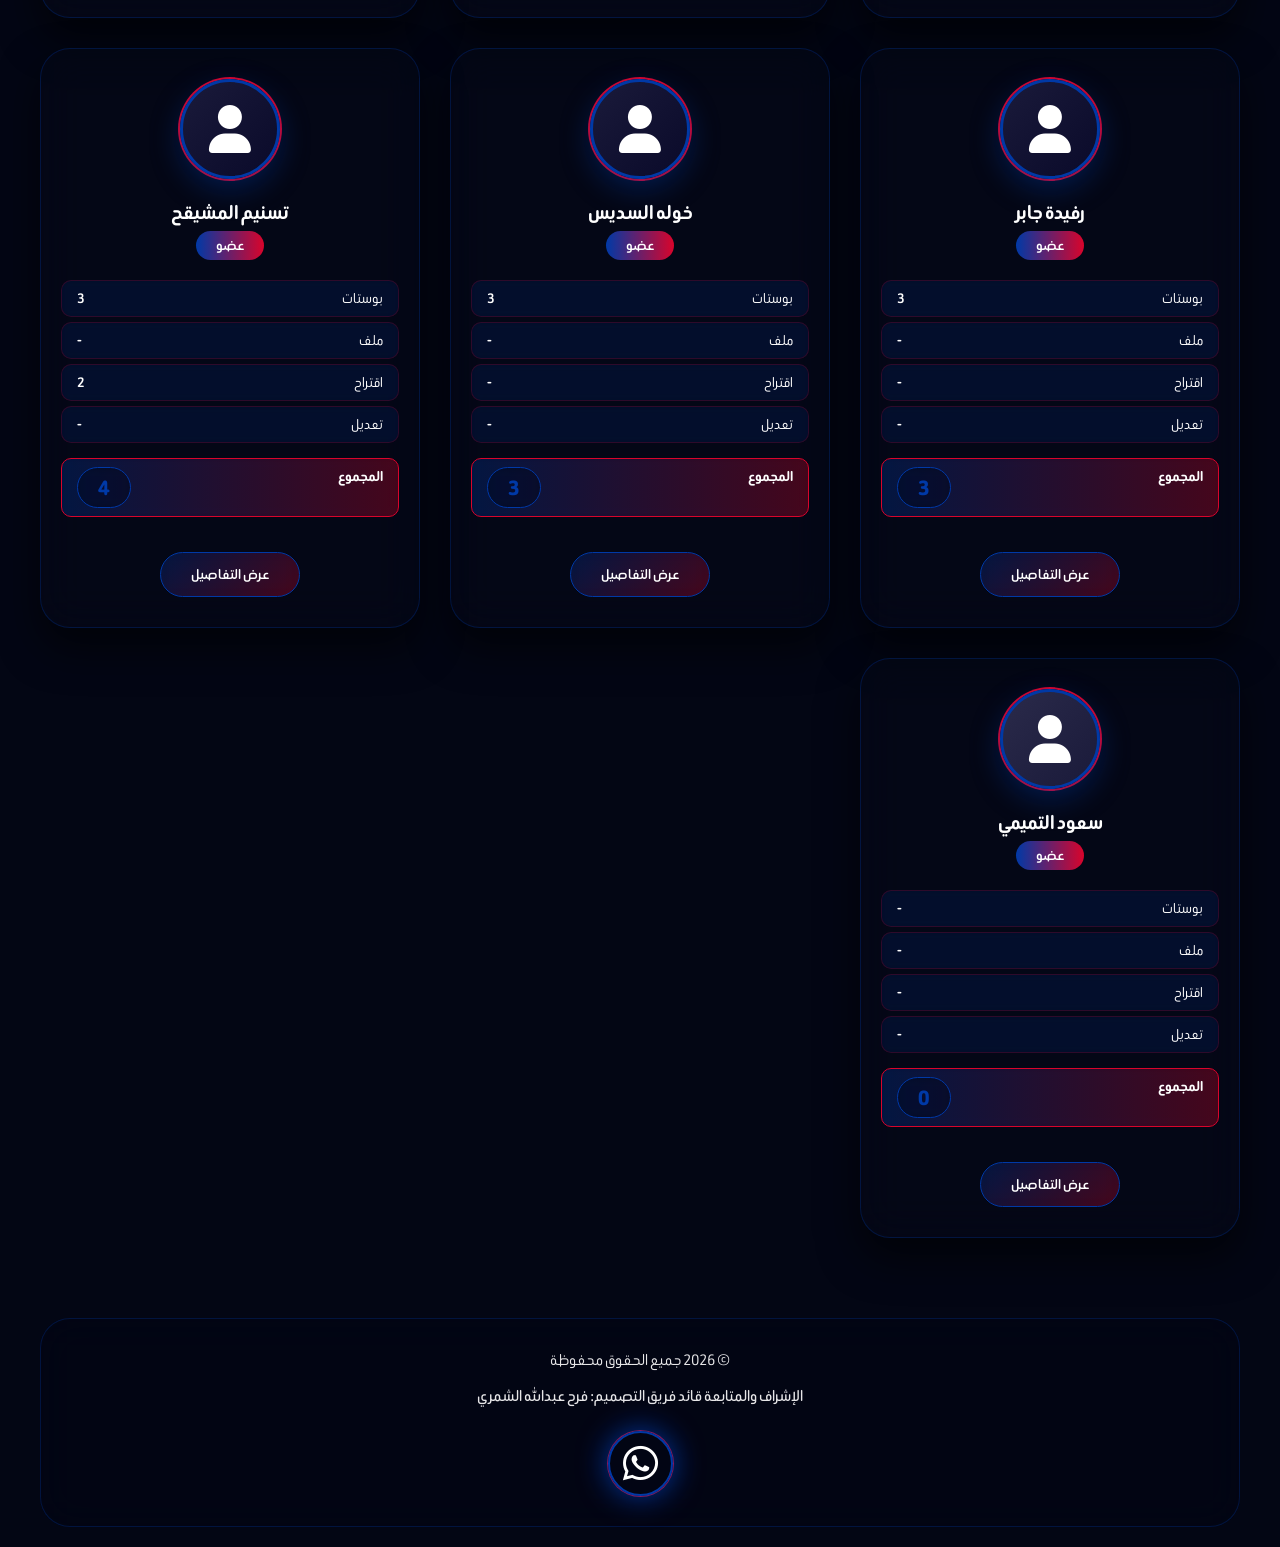
==== commit 6a37a7f2: "Update index.html" ====
--- a/index.html
+++ b/index.html
@@ -1,3 +1,4 @@
+
 <!DOCTYPE html>
 <html lang="ar" dir="rtl">
 <head>
@@ -34,7 +35,7 @@
             </div>
         </header>
 
-        <!-- ===== شريط تسجيل الدخول (ثلاث شرطات) ===== -->
+        <!-- ===== شريط تسجيل الدخول (ثلاث شرطات ثابتة) ===== -->
         <div class="admin-bar" onclick="toggleAdminPopup()">
             <div class="menu-toggle">
                 <span></span>
--- a/style.css
+++ b/style.css
@@ -1,16 +1,8 @@
 
 @import url('https://fonts.googleapis.com/css2?family=Beiruti:wght@300;400;500;600;700;800&display=swap');
 
-* {
-    margin: 0;
-    padding: 0;
-    box-sizing: border-box;
-}
-img{
-    max-width:100%;
-    height:auto;
-    image-rendering:-webkit-optimize-contrast;
-}
+* { margin: 0; padding: 0; box-sizing: border-box; }
+img { max-width: 100%; height: auto; }
 body {
     font-family: 'Beiruti', sans-serif;
     background: #030614;
@@ -20,165 +12,85 @@
     position: relative;
 }
 
-/* خلفية كونية عميقة */
 body::before {
     content: '';
     position: fixed;
-    top: 0;
-    left: 0;
-    width: 100%;
-    height: 100%;
-    background: 
-        radial-gradient(circle at 30% 40%, rgba(0, 57, 166, 0.25) 0%, transparent 50%),
-        radial-gradient(circle at 70% 60%, rgba(217, 4, 43, 0.2) 0%, transparent 50%),
-        linear-gradient(135deg, #030614 0%, #001233 100%);
+    top: 0; left: 0;
+    width: 100%; height: 100%;
+    background: radial-gradient(circle at 30% 40%, rgba(0,57,166,0.25) 0%, transparent 50%),
+                radial-gradient(circle at 70% 60%, rgba(217,4,43,0.2) 0%, transparent 50%),
+                linear-gradient(135deg, #030614 0%, #001233 100%);
     z-index: -2;
 }
 
-/* شبكة متحركة */
 body::after {
     content: '';
     position: fixed;
-    top: 0;
-    left: 0;
-    width: 100%;
-    height: 100%;
-    background-image: 
-        repeating-linear-gradient(0deg, rgba(0, 57, 166, 0.1) 0px, transparent 1px, transparent 50px),
-        repeating-linear-gradient(90deg, rgba(217, 4, 43, 0.1) 0px, transparent 1px, transparent 50px);
+    top: 0; left: 0;
+    width: 100%; height: 100%;
+    background-image: repeating-linear-gradient(0deg, rgba(0,57,166,0.1) 0px, transparent 1px, transparent 50px),
+                      repeating-linear-gradient(90deg, rgba(217,4,43,0.1) 0px, transparent 1px, transparent 50px);
     background-size: 50px 50px;
     z-index: -1;
     animation: gridMove 15s linear infinite;
     pointer-events: none;
 }
 
-@keyframes gridMove {
-    0% { transform: translate(0, 0); }
-    100% { transform: translate(50px, 50px); }
-}
-
-/* صورة الخلفية الكبيرة */
+@keyframes gridMove { 0% { transform: translate(0,0); } 100% { transform: translate(50px,50px); } }
+
 .large-bg-image {
-    position: fixed;
-    top: 0;
-    left: 0;
-    width: 100%;
-    height: 100%;
+    position: fixed; top: 0; left: 0;
+    width: 100%; height: 100%;
     z-index: -1;
     pointer-events: none;
     overflow: hidden;
 }
-
 .bg-image {
-    width: 100%;
-    height: 100%;
+    width: 100%; height: 100%;
     object-fit: cover;
     opacity: 0.08;
     animation: slowZoom 40s infinite alternate ease-in-out;
 }
-
-@keyframes slowZoom {
-    0% { transform: scale(1); }
-    100% { transform: scale(1.3); }
-}
-
-/* العناصر المضيئة */
+@keyframes slowZoom { 0% { transform: scale(1); } 100% { transform: scale(1.3); } }
+
 .floating-elements {
     position: fixed;
-    width: 100%;
-    height: 100%;
-    top: 0;
-    left: 0;
+    width: 100%; height: 100%;
+    top: 0; left: 0;
     z-index: 0;
     pointer-events: none;
 }
-
 .element {
     position: absolute;
-    background: rgba(255, 255, 255, 0.05);
+    background: rgba(255,255,255,0.05);
     border-radius: 50%;
     filter: blur(60px);
     animation: float 20s infinite ease-in-out;
 }
-
-.element:nth-child(1) {
-    width: 400px;
-    height: 400px;
-    top: -100px;
-    right: -100px;
-    background: rgba(0, 57, 166, 0.15);
-    animation-delay: 0s;
-}
-
-.element:nth-child(2) {
-    width: 300px;
-    height: 300px;
-    bottom: 10%;
-    left: -50px;
-    background: rgba(217, 4, 43, 0.15);
-    animation-delay: -3s;
-}
-
-.element:nth-child(3) {
-    width: 500px;
-    height: 500px;
-    top: 30%;
-    left: 20%;
-    background: rgba(0, 57, 166, 0.1);
-    animation-delay: -7s;
-}
-
-.element:nth-child(4) {
-    width: 200px;
-    height: 200px;
-    bottom: 20%;
-    right: 15%;
-    background: rgba(217, 4, 43, 0.1);
-    animation-delay: -12s;
-}
-
-.element:nth-child(5) {
-    width: 350px;
-    height: 350px;
-    top: 60%;
-    right: 25%;
-    background: rgba(0, 57, 166, 0.1);
-    animation-delay: -5s;
-}
+.element:nth-child(1) { width: 400px; height: 400px; top: -100px; right: -100px; background: rgba(0,57,166,0.15); animation-delay: 0s; }
+.element:nth-child(2) { width: 300px; height: 300px; bottom: 10%; left: -50px; background: rgba(217,4,43,0.15); animation-delay: -3s; }
+.element:nth-child(3) { width: 500px; height: 500px; top: 30%; left: 20%; background: rgba(0,57,166,0.1); animation-delay: -7s; }
+.element:nth-child(4) { width: 200px; height: 200px; bottom: 20%; right: 15%; background: rgba(217,4,43,0.1); animation-delay: -12s; }
+.element:nth-child(5) { width: 350px; height: 350px; top: 60%; right: 25%; background: rgba(0,57,166,0.1); animation-delay: -5s; }
 
 @keyframes float {
-    0%, 100% { transform: translate(0, 0) scale(1); }
-    25% { transform: translate(50px, 50px) scale(1.1); }
-    50% { transform: translate(0, 100px) scale(0.9); }
-    75% { transform: translate(-50px, 50px) scale(1.05); }
-}
-
-/* شاشة التحميل */
+    0%,100% { transform: translate(0,0) scale(1); }
+    25% { transform: translate(50px,50px) scale(1.1); }
+    50% { transform: translate(0,100px) scale(0.9); }
+    75% { transform: translate(-50px,50px) scale(1.05); }
+}
+
 .loader-wrapper {
-    position: fixed;
-    top: 0;
-    left: 0;
-    width: 100%;
-    height: 100%;
+    position: fixed; top: 0; left: 0;
+    width: 100%; height: 100%;
     background: linear-gradient(135deg, #030614, #001233);
-    display: flex;
-    justify-content: center;
-    align-items: center;
+    display: flex; justify-content: center; align-items: center;
     z-index: 9999;
     transition: opacity 0.5s ease-out, visibility 0.5s ease-out;
 }
-
-.loader-wrapper.hidden {
-    opacity: 0;
-    visibility: hidden;
-}
-
-.loader-image {
-    width: 200px;
-    height: auto;
-}
-
-/* المحتوى الرئيسي */
+.loader-wrapper.hidden { opacity: 0; visibility: hidden; }
+.loader-image { width: 200px; height: auto; }
+
 .content {
     position: relative;
     z-index: 2;
@@ -187,88 +99,56 @@
     padding: 20px 40px;
 }
 
-/* الهيدر */
 .glass-header {
-    background: rgba(3, 6, 20, 0.2);
+    background: rgba(3,6,20,0.2);
     backdrop-filter: blur(20px);
-    -webkit-backdrop-filter: blur(20px);
-    border: 1px solid rgba(0, 57, 166, 0.3);
+    border: 1px solid rgba(0,57,166,0.3);
     border-radius: 20px;
     padding: 15px 30px;
     margin-bottom: 40px;
-    box-shadow: 
-        0 10px 30px rgba(0, 0, 0, 0.5),
-        0 0 0 1px rgba(217, 4, 43, 0.2),
-        inset 0 0 30px rgba(0, 57, 166, 0.1);
+    box-shadow: 0 10px 30px rgba(0,0,0,0.5), 0 0 0 1px rgba(217,4,43,0.2), inset 0 0 30px rgba(0,57,166,0.1);
     position: relative;
     overflow: hidden;
 }
-
 .glass-header::before {
     content: '';
     position: absolute;
-    top: 0;
-    left: -100%;
-    width: 100%;
-    height: 100%;
-    background: linear-gradient(90deg, transparent, rgba(0, 57, 166, 0.2), rgba(217, 4, 43, 0.2), transparent);
+    top: 0; left: -100%;
+    width: 100%; height: 100%;
+    background: linear-gradient(90deg, transparent, rgba(0,57,166,0.2), rgba(217,4,43,0.2), transparent);
     animation: shimmer 4s infinite;
 }
-
-@keyframes shimmer {
-    100% { left: 100%; }
-}
-
-.logo-container {
-    display: flex;
-    justify-content: center;
-}
-.logo {
-    height: 60px;
-    width: auto;
-    transition: all 0.4s ease;
-    image-rendering: crisp-edges;
-    -webkit-font-smoothing: antialiased;
-}
-
-.logo-large {
-    height: 100px;
-}
-
-.logo:hover {
-    transform: scale(1.05) rotate(2deg);
-}
-
-/* ===== شريط تسجيل الدخول (ثلاث شرطات فقط) ===== */
+@keyframes shimmer { 100% { left: 100%; } }
+
+.logo-container { display: flex; justify-content: center; }
+.logo { height: 60px; width: auto; }
+.logo-large { height: 100px; }
+.logo:hover { transform: scale(1.05) rotate(2deg); }
+
+/* ===== شريط الأدمن ===== */
 .admin-bar {
-    position: fixed;
-    top: 20px;
-    left: 20px;
+    position: fixed; top: 20px; left: 20px;
     z-index: 999;
-    display: flex;
-    align-items: center;
-    background: rgba(3, 6, 20, 0.7);
+    display: flex; align-items: center;
+    background: rgba(3,6,20,0.7);
     backdrop-filter: blur(15px);
     padding: 10px 14px;
     border-radius: 50px;
-    border: 1px solid rgba(0, 57, 166, 0.3);
-    cursor: pointer;
-    transition: all 0.3s ease;
-}
-
+    border: 1px solid rgba(0,57,166,0.3);
+    cursor: pointer;
+    transition: all 0.3s ease;
+}
 .admin-bar:hover {
-    background: rgba(0, 57, 166, 0.3);
+    background: rgba(0,57,166,0.3);
     border-color: #0039a6;
-    box-shadow: 0 0 30px rgba(0, 57, 166, 0.2);
-}
-
+    box-shadow: 0 0 30px rgba(0,57,166,0.2);
+}
 .menu-toggle {
     display: flex;
     flex-direction: column;
     gap: 4px;
     cursor: pointer;
 }
-
 .menu-toggle span {
     display: block;
     width: 22px;
@@ -277,30 +157,19 @@
     border-radius: 5px;
     transition: all 0.3s ease;
 }
-
-.menu-toggle:hover span {
-    width: 28px;
-}
-
-/* ===== نافذة تسجيل الدخول المنبثقة ===== */
+.menu-toggle:hover span { width: 28px; }
+
+/* ===== نافذة تسجيل الدخول ===== */
 .admin-popup {
     display: none;
-    position: fixed;
-    top: 0;
-    left: 0;
-    width: 100%;
-    height: 100%;
-    background: rgba(3, 6, 20, 0.95);
+    position: fixed; top: 0; left: 0;
+    width: 100%; height: 100%;
+    background: rgba(3,6,20,0.95);
     backdrop-filter: blur(20px);
     z-index: 10000;
-    justify-content: center;
-    align-items: center;
-}
-
-.admin-popup.show {
-    display: flex;
-}
-
+    justify-content: center; align-items: center;
+}
+.admin-popup.show { display: flex; }
 .admin-popup-content {
     background: linear-gradient(135deg, #030614, #001233);
     padding: 40px;
@@ -309,10 +178,9 @@
     width: 90%;
     position: relative;
     border: 2px solid #0039a6;
-    box-shadow: 0 40px 80px rgba(0, 57, 166, 0.4);
+    box-shadow: 0 40px 80px rgba(0,57,166,0.4);
     text-align: center;
 }
-
 .admin-popup-content h3 {
     font-size: 1.8rem;
     margin-bottom: 25px;
@@ -320,24 +188,21 @@
     font-family: 'Beiruti', sans-serif;
     font-weight: 700;
 }
-
 .admin-popup-content input {
     width: 100%;
     padding: 15px;
     margin: 10px 0;
     border-radius: 15px;
-    border: 1px solid rgba(0, 57, 166, 0.3);
-    background: rgba(3, 6, 20, 0.6);
+    border: 1px solid rgba(0,57,166,0.3);
+    background: rgba(3,6,20,0.6);
     color: #fff;
     font-size: 1.1rem;
     font-family: 'Beiruti', sans-serif;
 }
-
 .admin-popup-content input:focus {
     outline: none;
     border-color: #0039a6;
 }
-
 .admin-popup-content button {
     width: 100%;
     padding: 15px;
@@ -352,35 +217,27 @@
     transition: all 0.3s ease;
     margin-top: 15px;
 }
-
 .admin-popup-content button:hover {
     transform: scale(1.02);
-    box-shadow: 0 0 30px rgba(0, 57, 166, 0.4);
-}
-
+    box-shadow: 0 0 30px rgba(0,57,166,0.4);
+}
 .close-popup-btn {
     position: absolute;
-    top: 15px;
-    left: 20px;
+    top: 15px; left: 20px;
     font-size: 2rem;
     color: #fff;
     cursor: pointer;
     transition: all 0.3s ease;
-    background: rgba(217, 4, 43, 0.3);
-    width: 45px;
-    height: 45px;
+    background: rgba(217,4,43,0.3);
+    width: 45px; height: 45px;
     border-radius: 50%;
-    display: flex;
-    align-items: center;
-    justify-content: center;
+    display: flex; align-items: center; justify-content: center;
     border: 2px solid #0039a6;
 }
-
 .close-popup-btn:hover {
     background: #d9042b;
     transform: scale(1.1) rotate(90deg);
 }
-
 .popup-error {
     color: #d9042b;
     margin-top: 15px;
@@ -391,9 +248,8 @@
 /* ===== وضع التعديل ===== */
 .edit-mode .member-card {
     border: 2px solid #0039a6;
-    box-shadow: 0 0 30px rgba(0, 57, 166, 0.3);
-}
-
+    box-shadow: 0 0 30px rgba(0,57,166,0.3);
+}
 .edit-controls {
     display: none;
     margin-top: 15px;
@@ -401,44 +257,23 @@
     flex-wrap: wrap;
     justify-content: center;
 }
-
-.edit-mode .edit-controls {
-    display: flex;
-}
-
-.edit-controls input,
-.edit-controls select,
-.edit-controls textarea {
+.edit-mode .edit-controls { display: flex; }
+.edit-controls input, .edit-controls select, .edit-controls textarea {
     padding: 8px 12px;
     border-radius: 10px;
-    border: 1px solid rgba(0, 57, 166, 0.3);
-    background: rgba(3, 6, 20, 0.6);
+    border: 1px solid rgba(0,57,166,0.3);
+    background: rgba(3,6,20,0.6);
     color: #fff;
     font-size: 0.9rem;
     font-family: 'Beiruti', sans-serif;
 }
-
-.edit-controls input:focus,
-.edit-controls select:focus,
-.edit-controls textarea:focus {
+.edit-controls input:focus, .edit-controls select:focus, .edit-controls textarea:focus {
     outline: none;
     border-color: #0039a6;
 }
-
-.edit-controls input {
-    width: 70px;
-    text-align: center;
-}
-
-.edit-controls .edit-name-input {
-    width: 150px;
-}
-
-.edit-role-select {
-    width: 130px;
-    min-width: 120px;
-}
-
+.edit-controls input { width: 70px; text-align: center; }
+.edit-controls .edit-name-input { width: 150px; }
+.edit-role-select { width: 130px; min-width: 120px; }
 .edit-details-input {
     width: 100%;
     min-height: 60px;
@@ -452,7 +287,6 @@
     flex-wrap: wrap;
     justify-content: center;
 }
-
 .edit-btn-group button {
     padding: 6px 15px;
     border: none;
@@ -463,33 +297,18 @@
     font-family: 'Beiruti', sans-serif;
     transition: all 0.3s ease;
 }
-
-.edit-btn-group .save-edit-btn {
-    background: #0039a6;
-    color: #fff;
-}
-
-.edit-btn-group .save-edit-btn:hover {
-    background: #0044cc;
-}
-
-.edit-btn-group .delete-member-btn {
-    background: #d9042b;
-    color: #fff;
-}
-
-.edit-btn-group .delete-member-btn:hover {
-    background: #ff0033;
-}
-
-/* ===== أزرار الترتيب ===== */
+.edit-btn-group .save-edit-btn { background: #0039a6; color: #fff; }
+.edit-btn-group .save-edit-btn:hover { background: #0044cc; }
+.edit-btn-group .delete-member-btn { background: #d9042b; color: #fff; }
+.edit-btn-group .delete-member-btn:hover { background: #ff0033; }
+
+/* ===== أزرار ترتيب الأعضاء ===== */
 .move-buttons {
     display: flex;
     gap: 5px;
     justify-content: center;
     width: 100%;
 }
-
 .move-btn {
     padding: 5px 12px;
     border: none;
@@ -501,21 +320,44 @@
     transition: all 0.3s ease;
     font-family: 'Beiruti', sans-serif;
 }
-
 .move-btn:hover:not(:disabled) {
     transform: scale(1.1);
-    box-shadow: 0 0 20px rgba(0, 57, 166, 0.4);
-}
-
+    box-shadow: 0 0 20px rgba(0,57,166,0.4);
+}
 .move-btn:disabled {
     opacity: 0.3;
     cursor: not-allowed;
 }
 
+/* ===== أزرار ترتيب أفضل 3 ===== */
+.top-move-buttons {
+    display: none;
+    gap: 5px;
+    margin-right: auto;
+}
+.edit-mode .top-move-buttons {
+    display: flex;
+}
+.top-move-buttons .move-btn {
+    padding: 4px 10px;
+    border: none;
+    border-radius: 6px;
+    font-size: 0.8rem;
+    cursor: pointer;
+    background: linear-gradient(135deg, #0039a6, #d9042b);
+    color: #fff;
+    transition: all 0.3s ease;
+}
+.top-move-buttons .move-btn:hover:not(:disabled) {
+    transform: scale(1.1);
+}
+.top-move-buttons .move-btn:disabled {
+    opacity: 0.3;
+    cursor: not-allowed;
+}
+
 .admin-mode-btn {
-    position: fixed;
-    bottom: 20px;
-    right: 20px;
+    position: fixed; bottom: 20px; right: 20px;
     padding: 12px 25px;
     border: none;
     border-radius: 15px;
@@ -526,18 +368,12 @@
     background: linear-gradient(135deg, #0039a6, #d9042b);
     color: #fff;
     z-index: 998;
-    box-shadow: 0 10px 30px rgba(0, 57, 166, 0.4);
+    box-shadow: 0 10px 30px rgba(0,57,166,0.4);
     transition: all 0.3s ease;
     display: none;
 }
-
-.admin-mode-btn:hover {
-    transform: scale(1.05);
-}
-
-.admin-mode-btn.show {
-    display: block;
-}
+.admin-mode-btn:hover { transform: scale(1.05); }
+.admin-mode-btn.show { display: block; }
 
 .add-member-btn {
     display: none;
@@ -554,226 +390,121 @@
     text-align: center;
     width: fit-content;
 }
-
 .add-member-btn:hover {
-    background: rgba(0, 57, 166, 0.2);
+    background: rgba(0,57,166,0.2);
     border-color: #d9042b;
 }
-
-.edit-mode .add-member-btn {
-    display: block;
-}
-
-/* العنوان الرئيسي */
-.hero-section {
-    text-align: center;
-    margin-bottom: 60px;
-    opacity: 0;
-    transform: translateY(30px);
-    animation: fadeInUp 1s ease forwards;
-}
-
+.edit-mode .add-member-btn { display: block; }
+
+/* ===== باقي التنسيقات ===== */
+.hero-section { text-align: center; margin-bottom: 60px; opacity: 0; transform: translateY(30px); animation: fadeInUp 1s ease forwards; }
 .main-title {
-    font-size: 3.5rem;
-    font-weight: 800;
-    margin-bottom: 20px;
+    font-size: 3.5rem; font-weight: 800; margin-bottom: 20px;
     background: linear-gradient(135deg, #fff, #a8b8ff);
+    -webkit-background-clip: text;
+    -webkit-text-fill-color: transparent;
     background-clip: text;
-    -webkit-background-clip: text;
-    color: transparent;
-    text-shadow: 0 0 30px rgba(0, 57, 166, 0.6), 0 0 60px rgba(217, 4, 43, 0.4);
-    font-family: 'Beiruti', sans-serif;
-}
-
+    text-shadow: 0 0 30px rgba(0,57,166,0.6), 0 0 60px rgba(217,4,43,0.4);
+    font-family: 'Beiruti', sans-serif;
+}
 .subtitle {
-    font-size: 1.2rem;
-    color: rgba(255, 255, 255, 0.95);
-    max-width: 800px;
-    margin: 0 auto;
-    line-height: 1.8;
-    font-family: 'Beiruti', sans-serif;
-    text-shadow: 0 0 20px rgba(0, 57, 166, 0.4);
-}
-
-/* البطاقات الزجاجية */
+    font-size: 1.2rem; color: rgba(255,255,255,0.95);
+    max-width: 800px; margin: 0 auto; line-height: 1.8;
+    font-family: 'Beiruti', sans-serif;
+    text-shadow: 0 0 20px rgba(0,57,166,0.4);
+}
+
 .glass-card {
-    background: rgba(10, 15, 30, 0.25);
+    background: rgba(10,15,30,0.25);
     backdrop-filter: blur(20px);
-    -webkit-backdrop-filter: blur(20px);
-    border: 1px solid rgba(0, 57, 166, 0.3);
+    border: 1px solid rgba(0,57,166,0.3);
     border-radius: 30px;
-    box-shadow: 0 20px 40px rgba(0, 0, 0, 0.6);
+    box-shadow: 0 20px 40px rgba(0,0,0,0.6);
     transition: all 0.4s ease;
     position: relative;
     overflow: hidden;
 }
 
-/* المربع الرئيسي */
-.main-card {
-    padding: 40px;
-    margin-bottom: 40px;
-    opacity: 0;
-    transform: translateY(30px);
-    animation: fadeInUp 1s ease 0.3s forwards;
-}
-
+.main-card { padding: 40px; margin-bottom: 40px; opacity: 0; transform: translateY(30px); animation: fadeInUp 1s ease 0.3s forwards; }
 .card-title {
-    font-size: 2rem;
-    margin-bottom: 30px;
-    color: #fff;
-    position: relative;
-    display: inline-block;
-    font-family: 'Beiruti', sans-serif;
-    font-weight: 700;
-}
-
+    font-size: 2rem; margin-bottom: 30px; color: #fff;
+    position: relative; display: inline-block;
+    font-family: 'Beiruti', sans-serif; font-weight: 700;
+}
 .card-title::after {
     content: '';
-    position: absolute;
-    bottom: -10px;
-    right: 0;
-    width: 60%;
-    height: 3px;
+    position: absolute; bottom: -10px; right: 0;
+    width: 60%; height: 3px;
     background: linear-gradient(90deg, transparent, #0039a6, #d9042b, transparent);
 }
 
-.points-items {
-    display: flex;
-    flex-direction: column;
-    gap: 15px;
-}
-
+.points-items { display: flex; flex-direction: column; gap: 15px; }
 .item {
-    background: rgba(3, 6, 20, 0.4);
+    background: rgba(3,6,20,0.4);
     padding: 15px 25px;
     border-radius: 15px;
-    display: flex;
-    justify-content: space-between;
-    align-items: center;
-    border: 1px solid rgba(0, 57, 166, 0.3);
+    display: flex; justify-content: space-between; align-items: center;
+    border: 1px solid rgba(0,57,166,0.3);
     backdrop-filter: blur(10px);
     transition: all 0.3s ease;
 }
-
-.item:hover {
-    background: rgba(0, 57, 166, 0.2);
-    transform: translateX(-5px);
-    border-color: #d9042b;
-}
-
-.item-name {
-    font-size: 1.3rem;
-    font-weight: 600;
-    color: #fff;
-    font-family: 'Beiruti', sans-serif;
-}
-
+.item:hover { background: rgba(0,57,166,0.2); transform: translateX(-5px); border-color: #d9042b; }
+.item-name { font-size: 1.3rem; font-weight: 600; color: #fff; font-family: 'Beiruti', sans-serif; }
 .item-value {
-    font-size: 2rem;
-    font-weight: 800;
-    background: rgba(0, 0, 0, 0.5);
+    font-size: 2rem; font-weight: 800;
+    background: rgba(0,0,0,0.5);
     padding: 5px 20px;
     border-radius: 50px;
-    border: 1px solid rgba(0, 57, 166, 0.5);
-    font-family: 'Beiruti', sans-serif;
-}
-
-.blue-value {
-    color: #0039a6;
-}
-
-/* أفضل 3 أعضاء */
-.top-three-section {
-    margin-bottom: 60px;
-    opacity: 0;
-    transform: translateY(30px);
-    animation: fadeInUp 1s ease 0.5s forwards;
-}
-
+    border: 1px solid rgba(0,57,166,0.5);
+    font-family: 'Beiruti', sans-serif;
+}
+.blue-value { color: #0039a6; }
+
+.top-three-section { margin-bottom: 60px; opacity: 0; transform: translateY(30px); animation: fadeInUp 1s ease 0.5s forwards; }
 .top-three-title {
-    font-size: 2rem;
-    margin-bottom: 30px;
-    color: #fff;
-    position: relative;
-    display: inline-block;
-    font-family: 'Beiruti', sans-serif;
-    font-weight: 700;
-}
-
+    font-size: 2rem; margin-bottom: 30px; color: #fff;
+    position: relative; display: inline-block;
+    font-family: 'Beiruti', sans-serif; font-weight: 700;
+}
 .top-three-title::after {
     content: '';
-    position: absolute;
-    bottom: -10px;
-    right: 0;
-    width: 60%;
-    height: 3px;
+    position: absolute; bottom: -10px; right: 0;
+    width: 60%; height: 3px;
     background: linear-gradient(90deg, transparent, #0039a6, #d9042b, transparent);
 }
-
-.top-three-items {
-    display: flex;
-    flex-direction: column;
-    gap: 15px;
-}
-
+.top-three-items { display: flex; flex-direction: column; gap: 15px; }
 .top-item {
-    background: rgba(3, 6, 20, 0.4);
+    background: rgba(3,6,20,0.4);
     padding: 15px 25px;
     border-radius: 15px;
-    display: flex;
-    align-items: center;
-    gap: 15px;
-    border: 1px solid rgba(0, 57, 166, 0.3);
+    display: flex; align-items: center; gap: 15px;
+    border: 1px solid rgba(0,57,166,0.3);
     backdrop-filter: blur(10px);
     transition: all 0.3s ease;
 }
-
-.top-item:hover {
-    background: rgba(0, 57, 166, 0.2);
-    transform: translateX(-5px);
-    border-color: #d9042b;
-}
-
-.top-rank {
-    font-size: 1.8rem;
-    min-width: 50px;
-}
-
-.top-name {
-    font-size: 1.3rem;
-    font-weight: 600;
-    color: #fff;
-    font-family: 'Beiruti', sans-serif;
-    flex: 1;
-}
-
+.top-item:hover { background: rgba(0,57,166,0.2); transform: translateX(-5px); border-color: #d9042b; }
+.top-rank { font-size: 1.8rem; min-width: 50px; }
+.top-name { font-size: 1.3rem; font-weight: 600; color: #fff; font-family: 'Beiruti', sans-serif; flex: 1; }
 .top-points {
-    font-size: 1.5rem;
-    font-weight: 800;
+    font-size: 1.5rem; font-weight: 800;
     color: #0039a6;
-    background: rgba(0, 0, 0, 0.5);
+    background: rgba(0,0,0,0.5);
     padding: 5px 20px;
     border-radius: 50px;
-    border: 1px solid rgba(0, 57, 166, 0.5);
-    font-family: 'Beiruti', sans-serif;
-}
-
-/* أعضاء الفريق */
+    border: 1px solid rgba(0,57,166,0.5);
+    font-family: 'Beiruti', sans-serif;
+}
+
 .team-title {
-    font-size: 2.5rem;
-    text-align: center;
-    margin-bottom: 50px;
+    font-size: 2.5rem; text-align: center; margin-bottom: 50px;
     background: linear-gradient(135deg, #fff, #a8b8ff);
+    -webkit-background-clip: text;
+    -webkit-text-fill-color: transparent;
     background-clip: text;
-    -webkit-background-clip: text;
-    color: transparent;
-    opacity: 0;
-    transform: translateY(30px);
+    opacity: 0; transform: translateY(30px);
     animation: fadeInUp 1s ease 0.7s forwards;
-    font-family: 'Beiruti', sans-serif;
-    font-weight: 700;
-}
-
+    font-family: 'Beiruti', sans-serif; font-weight: 700;
+}
 .team-grid {
     display: grid;
     grid-template-columns: repeat(auto-fit, minmax(280px, 1fr));
@@ -781,7 +512,6 @@
     margin-bottom: 80px;
 }
 
-/* بطاقة العضو */
 .member-card {
     padding: 30px 20px;
     text-align: center;
@@ -792,7 +522,6 @@
     position: relative;
     transition: all 0.3s ease;
 }
-
 .member-card:nth-child(1) { animation-delay: 0.1s; }
 .member-card:nth-child(2) { animation-delay: 0.15s; }
 .member-card:nth-child(3) { animation-delay: 0.2s; }
@@ -807,119 +536,64 @@
 .member-card:nth-child(12) { animation-delay: 0.65s; }
 .member-card:nth-child(13) { animation-delay: 0.7s; }
 
-.avatar-container {
-    margin-bottom: 20px;
-    position: relative;
-    display: inline-block;
-}
-
+.avatar-container { margin-bottom: 20px; position: relative; display: inline-block; }
 .avatar {
-    width: 100px;
-    height: 100px;
+    width: 100px; height: 100px;
     background: linear-gradient(135deg, #1a1a3a, #0a0a2a);
     border-radius: 50%;
-    display: flex;
-    align-items: center;
-    justify-content: center;
+    display: flex; align-items: center; justify-content: center;
     border: 3px solid #0039a6;
-    box-shadow: 0 10px 30px rgba(0, 57, 166, 0.4), 0 0 0 2px #d9042b;
-    transition: all 0.3s ease;
-}
-
-.avatar.male {
-    background: linear-gradient(135deg, #2a2a4a, #1a1a3a);
-}
-
-.avatar i {
-    font-size: 3rem;
-    color: white;
-}
-
-.avatar:hover {
-    transform: scale(1.1) translateY(-5px);
-}
+    box-shadow: 0 10px 30px rgba(0,57,166,0.4), 0 0 0 2px #d9042b;
+    transition: all 0.3s ease;
+}
+.avatar.male { background: linear-gradient(135deg, #2a2a4a, #1a1a3a); }
+.avatar i { font-size: 3rem; color: white; }
+.avatar:hover { transform: scale(1.1) translateY(-5px); }
 
 .member-name {
-    font-size: 1.4rem;
-    margin-bottom: 5px;
-    color: #fff;
-    font-family: 'Beiruti', sans-serif;
-    font-weight: 700;
-    display: block;
-    text-align: center;
-}
-
+    font-size: 1.4rem; margin-bottom: 5px; color: #fff;
+    font-family: 'Beiruti', sans-serif; font-weight: 700;
+    display: block; text-align: center;
+}
 .member-name::after {
     content: '';
-    position: absolute;
-    bottom: -8px;
-    left: 50%;
-    transform: translateX(-50%);
-    width: 60px;
-    height: 3px;
+    position: absolute; bottom: -8px; left: 50%; transform: translateX(-50%);
+    width: 60px; height: 3px;
     background: linear-gradient(90deg, transparent, #0039a6, #d9042b, transparent);
 }
-
 .member-role {
-    font-size: 1rem;
-    color: #fff;
-    margin-bottom: 15px;
-    font-family: 'Beiruti', sans-serif;
-    font-weight: 600;
-    display: block;
-    text-align: center;
-    width: fit-content;
-    margin-left: auto;
-    margin-right: auto;
+    font-size: 1rem; color: #fff; margin-bottom: 15px;
+    font-family: 'Beiruti', sans-serif; font-weight: 600;
+    display: block; text-align: center;
+    width: fit-content; margin-left: auto; margin-right: auto;
     padding: 5px 20px;
     background: linear-gradient(90deg, #0039a6, #d9042b);
     border-radius: 50px;
 }
 
-.points-details {
-    margin: 20px 0;
-    text-align: right;
-}
-
+.points-details { margin: 20px 0; text-align: right; }
 .point-item {
-    display: flex;
-    justify-content: space-between;
-    padding: 8px 15px;
-    margin: 5px 0;
-    background: rgba(0, 57, 166, 0.15);
+    display: flex; justify-content: space-between;
+    padding: 8px 15px; margin: 5px 0;
+    background: rgba(0,57,166,0.15);
     border-radius: 10px;
     transition: all 0.3s ease;
     font-family: 'Beiruti', sans-serif;
-    border: 1px solid rgba(217, 4, 43, 0.2);
+    border: 1px solid rgba(217,4,43,0.2);
     backdrop-filter: blur(5px);
 }
-
-.point-item:hover {
-    background: rgba(217, 4, 43, 0.25);
-    transform: translateX(-5px);
-}
-
+.point-item:hover { background: rgba(217,4,43,0.25); transform: translateX(-5px); }
 .point-item.total {
-    background: linear-gradient(90deg, rgba(0, 57, 166, 0.3), rgba(217, 4, 43, 0.3));
-    font-weight: bold;
-    margin-top: 15px;
+    background: linear-gradient(90deg, rgba(0,57,166,0.3), rgba(217,4,43,0.3));
+    font-weight: bold; margin-top: 15px;
     border: 1px solid #d9042b;
 }
-
-.point-value {
-    font-family: 'Beiruti', sans-serif;
-    font-weight: 600;
-}
-
-.white-value {
-    color: white;
-}
-
+.point-value { font-family: 'Beiruti', sans-serif; font-weight: 600; }
+.white-value { color: white; }
 .blue-total {
     color: #0039a6 !important;
-    font-size: 1.5rem;
-    font-weight: 800;
-    background: rgba(3, 6, 20, 0.6);
+    font-size: 1.5rem; font-weight: 800;
+    background: rgba(3,6,20,0.6);
     padding: 5px 20px;
     border-radius: 50px;
     border: 1px solid #0039a6;
@@ -927,64 +601,44 @@
 }
 
 .details-btn {
-    background: linear-gradient(135deg, rgba(0, 57, 166, 0.3), rgba(217, 4, 43, 0.3));
+    background: linear-gradient(135deg, rgba(0,57,166,0.3), rgba(217,4,43,0.3));
     border: 1px solid #0039a6;
     color: white;
     padding: 12px 30px;
     border-radius: 25px;
-    font-size: 1rem;
-    font-weight: 600;
+    font-size: 1rem; font-weight: 600;
     cursor: pointer;
     transition: all 0.3s ease;
     margin: 15px 0 0;
     backdrop-filter: blur(10px);
     font-family: 'Beiruti', sans-serif;
 }
-
 .details-btn:hover {
-    background: linear-gradient(135deg, rgba(0, 57, 166, 0.5), rgba(217, 4, 43, 0.5));
+    background: linear-gradient(135deg, rgba(0,57,166,0.5), rgba(217,4,43,0.5));
     transform: translateY(-2px);
 }
 
-/* الفوتر */
 .glass-footer {
-    background: rgba(3, 6, 20, 0.3);
+    background: rgba(3,6,20,0.3);
     backdrop-filter: blur(20px);
-    -webkit-backdrop-filter: blur(20px);
-    border: 1px solid rgba(0, 57, 166, 0.3);
+    border: 1px solid rgba(0,57,166,0.3);
     border-radius: 30px;
     padding: 30px;
     margin-top: 80px;
     text-align: center;
 }
-
 .footer-content {
-    display: flex;
-    flex-direction: column;
-    align-items: center;
-    gap: 15px;
+    display: flex; flex-direction: column;
+    align-items: center; gap: 15px;
     text-align: center;
 }
-
-.copyright {
-    color: rgba(255, 255, 255, 0.9);
-    font-size: 1.1rem;
-    font-family: 'Beiruti', sans-serif;
-}
-.supervisor {
-    color: rgba(255, 255, 255, 0.9);
-    font-size: 1.1rem;
-    font-family: 'Beiruti', sans-serif;
-    font-weight: 500;
-}
+.copyright { color: rgba(255,255,255,0.9); font-size: 1.1rem; font-family: 'Beiruti', sans-serif; }
+.supervisor { color: rgba(255,255,255,0.9); font-size: 1.1rem; font-family: 'Beiruti', sans-serif; font-weight: 500; }
 
 .whatsapp-circle {
-    display: flex;
-    align-items: center;
-    justify-content: center;
-    width: 65px;
-    height: 65px;
-    background: rgba(3, 6, 20, 0.7);
+    display: flex; align-items: center; justify-content: center;
+    width: 65px; height: 65px;
+    background: rgba(3,6,20,0.7);
     border: 2px solid #0039a6;
     border-radius: 50%;
     color: #fff;
@@ -994,37 +648,24 @@
     box-shadow: 0 0 30px #0039a6, 0 0 0 1px #d9042b;
     margin-top: 10px;
 }
-
 .whatsapp-circle:hover {
     transform: scale(1.1) rotate(10deg);
     background: #d9042b;
     border-color: #0039a6;
     box-shadow: 0 0 50px #d9042b;
 }
-
-.whatsapp-circle i {
-    font-size: 2.5rem;
-}
-
-/* نافذة التفاصيل المنبثقة */
+.whatsapp-circle i { font-size: 2.5rem; }
+
 .popup {
     display: none;
-    position: fixed;
-    top: 0;
-    left: 0;
-    width: 100%;
-    height: 100%;
-    background: rgba(3, 6, 20, 0.95);
+    position: fixed; top: 0; left: 0;
+    width: 100%; height: 100%;
+    background: rgba(3,6,20,0.95);
     backdrop-filter: blur(20px);
     z-index: 10000;
-    justify-content: center;
-    align-items: center;
-}
-
-.popup.show {
-    display: flex;
-}
-
+    justify-content: center; align-items: center;
+}
+.popup.show { display: flex; }
 .popup-content {
     background: linear-gradient(135deg, #030614, #001233);
     padding: 40px;
@@ -1035,153 +676,61 @@
     overflow-y: auto;
     position: relative;
     border: 2px solid #0039a6;
-    box-shadow: 0 40px 80px rgba(0, 57, 166, 0.4);
-}
-
+    box-shadow: 0 40px 80px rgba(0,57,166,0.4);
+}
 .close-popup {
-    position: absolute;
-    top: 15px;
-    left: 20px;
-    font-size: 2rem;
-    color: #fff;
-    cursor: pointer;
-    transition: all 0.3s ease;
-    background: rgba(217, 4, 43, 0.3);
-    width: 45px;
-    height: 45px;
+    position: absolute; top: 15px; left: 20px;
+    font-size: 2rem; color: #fff;
+    cursor: pointer;
+    transition: all 0.3s ease;
+    background: rgba(217,4,43,0.3);
+    width: 45px; height: 45px;
     border-radius: 50%;
-    display: flex;
-    align-items: center;
-    justify-content: center;
+    display: flex; align-items: center; justify-content: center;
     border: 2px solid #0039a6;
 }
-
 .close-popup:hover {
     background: #d9042b;
     transform: scale(1.1) rotate(90deg);
 }
-
 #popup-title {
-    font-size: 2rem;
-    color: #fff;
-    margin-bottom: 20px;
+    font-size: 2rem; color: #fff; margin-bottom: 20px;
     text-align: center;
-    font-family: 'Beiruti', sans-serif;
-    font-weight: 700;
+    font-family: 'Beiruti', sans-serif; font-weight: 700;
     text-shadow: 0 0 30px #0039a6;
 }
-
 .popup-body {
-    color: white;
-    font-size: 1.2rem;
-    line-height: 1.8;
+    color: white; font-size: 1.2rem; line-height: 1.8;
     font-family: 'Beiruti', sans-serif;
     white-space: pre-line;
 }
 
-/* أنيميشن */
-@keyframes fadeInUp {
-    to {
-        opacity: 1;
-        transform: translateY(0);
-    }
-}
-
-/* تحسينات للشاشات الصغيرة */
+@keyframes fadeInUp { to { opacity: 1; transform: translateY(0); } }
+
 @media (max-width: 768px) {
-    .content {
-        padding: 15px;
-    }
-
-    .main-title {
-        font-size: 2.5rem;
-    }
-
-    .subtitle {
-        font-size: 1rem;
-    }
-
-    .team-grid {
-        grid-template-columns: 1fr;
-    }
-
-    .glass-header {
-        padding: 10px 20px;
-    }
-
-    .logo-large {
-        height: 70px;
-    }
-    
-    .loader-image {
-        width: 150px;
-    }
-
-    .top-rank {
-        font-size: 1.5rem;
-        min-width: 40px;
-    }
-
-    .top-name {
-        font-size: 1.1rem;
-    }
-
-    .top-points {
-        font-size: 1.2rem;
-        padding: 3px 15px;
-    }
-
-    .admin-bar {
-        top: 10px;
-        left: 10px;
-        padding: 8px 12px;
-    }
-    .menu-toggle span {
-        width: 18px;
-        height: 2px;
-    }
-
-    .edit-controls input {
-        width: 60px;
-    }
-    .edit-controls .edit-name-input {
-        width: 120px;
-    }
-    .edit-role-select {
-        width: 100px;
-    }
-}
-
+    .content { padding: 15px; }
+    .main-title { font-size: 2.5rem; }
+    .subtitle { font-size: 1rem; }
+    .team-grid { grid-template-columns: 1fr; }
+    .glass-header { padding: 10px 20px; }
+    .logo-large { height: 70px; }
+    .loader-image { width: 150px; }
+    .top-rank { font-size: 1.5rem; min-width: 40px; }
+    .top-name { font-size: 1.1rem; }
+    .top-points { font-size: 1.2rem; padding: 3px 15px; }
+    .admin-bar { top: 10px; left: 10px; padding: 8px 12px; }
+    .menu-toggle span { width: 18px; height: 2px; }
+    .edit-controls input { width: 60px; }
+    .edit-controls .edit-name-input { width: 120px; }
+    .edit-role-select { width: 100px; }
+}
 @media (max-width: 480px) {
-    .main-title {
-        font-size: 2rem;
-    }
-
-    .member-card {
-        padding: 20px 15px;
-    }
-
-    .avatar {
-        width: 80px;
-        height: 80px;
-    }
-    
-    .avatar i {
-        font-size: 2.5rem;
-    }
-    
-    .popup-content {
-        padding: 30px 20px;
-    }
-
-    .top-item {
-        padding: 10px 15px;
-    }
-
-    .edit-controls input {
-        width: 50px;
-    }
-    .edit-controls .edit-name-input {
-        width: 100px;
-    }
-}
+    .main-title { font-size: 2rem; }
+    .member-card { padding: 20px 15px; }
+    .avatar { width: 80px; height: 80px; }
+    .avatar i { font-size: 2.5rem; }
+    .popup-content { padding: 30px 20px; }
+    .top-item { padding: 10px 15px; }
+    .edit-controls input { width: 50px; }
+    .edit-controls .edit-name-input { width: 100px; }
+}
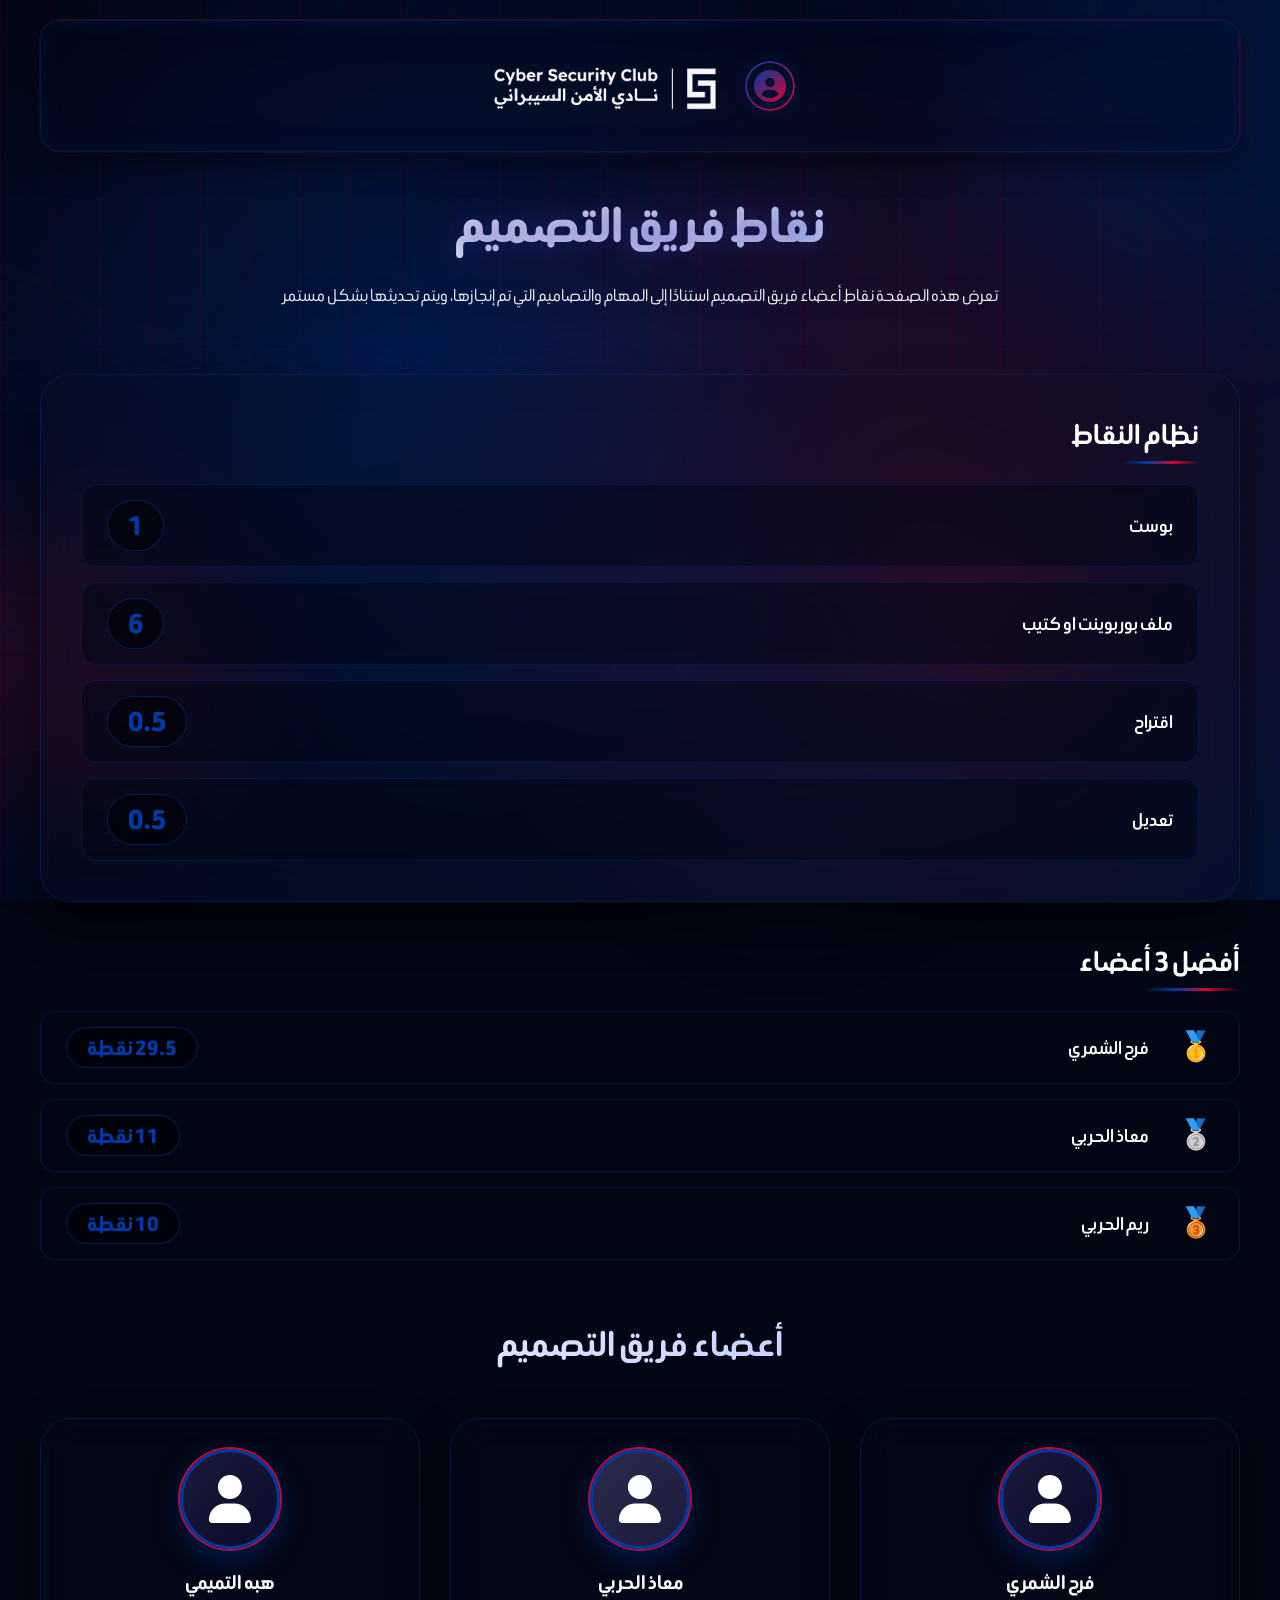
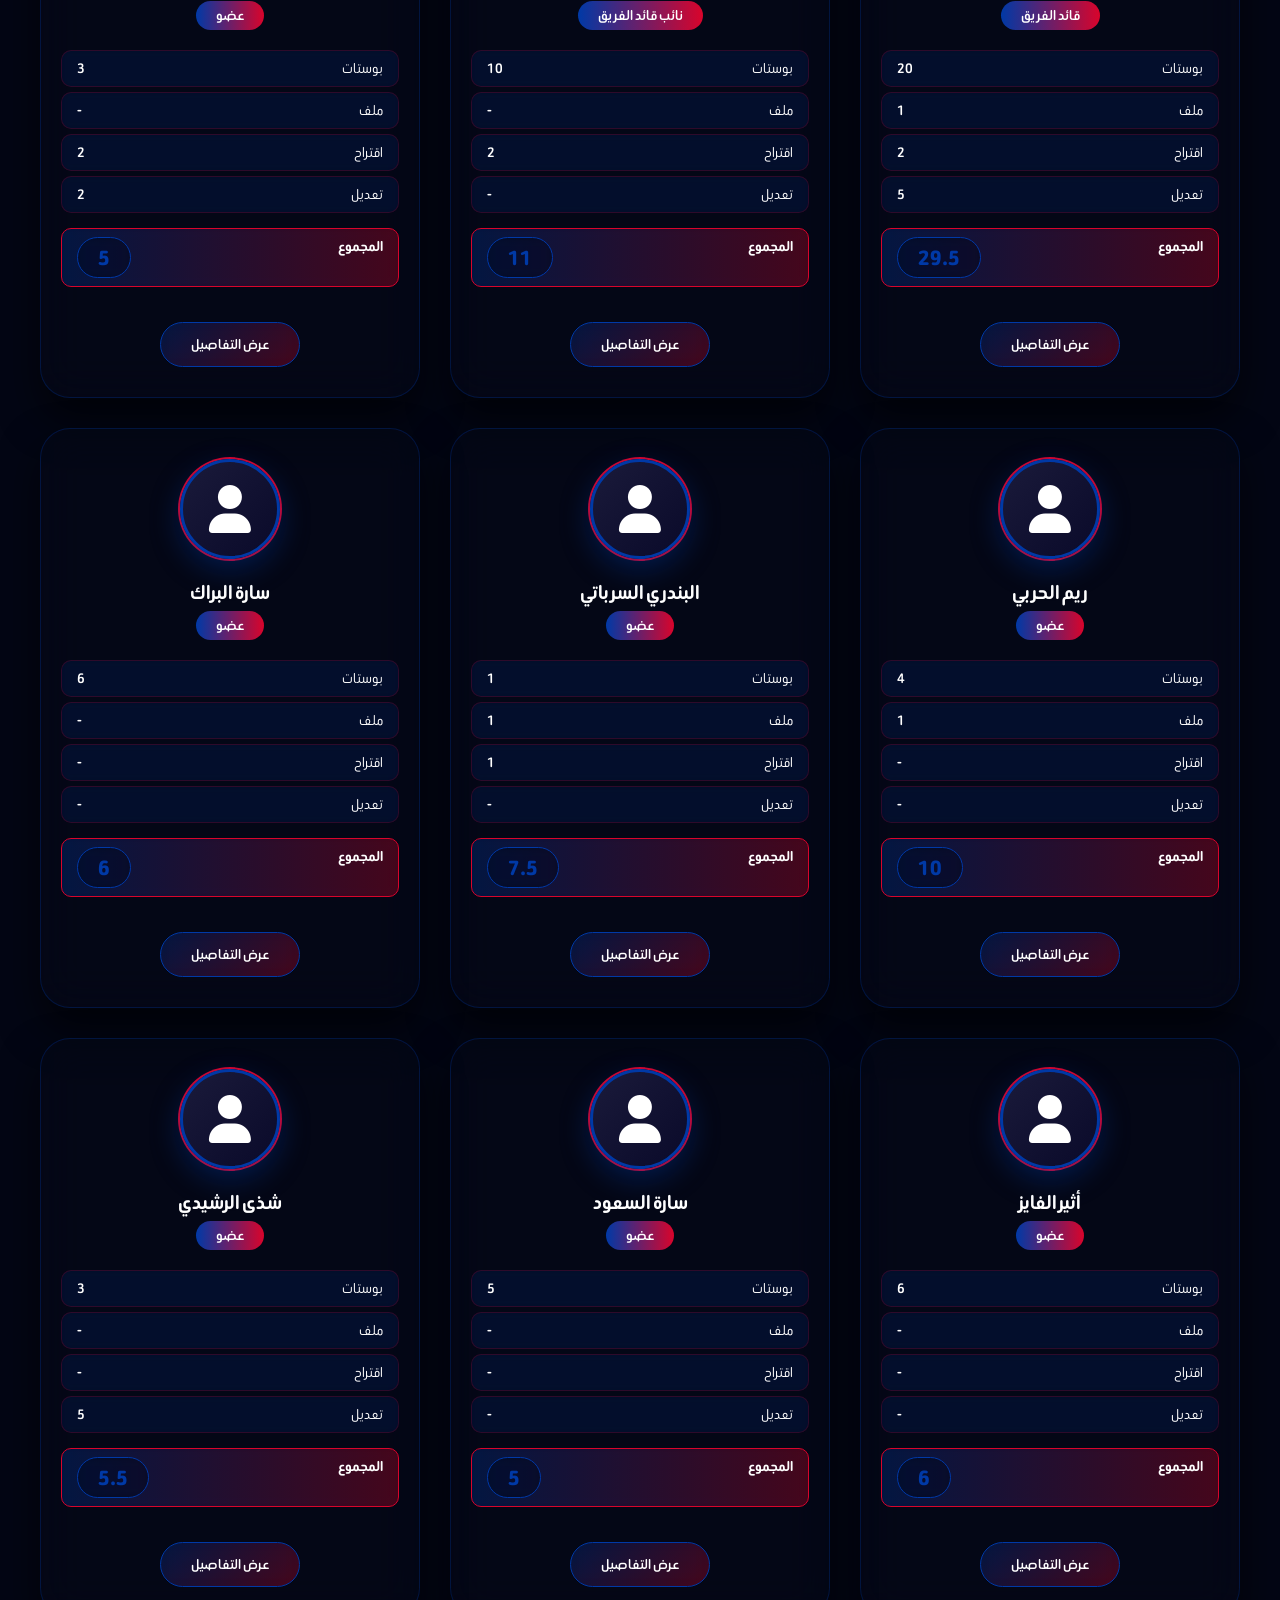
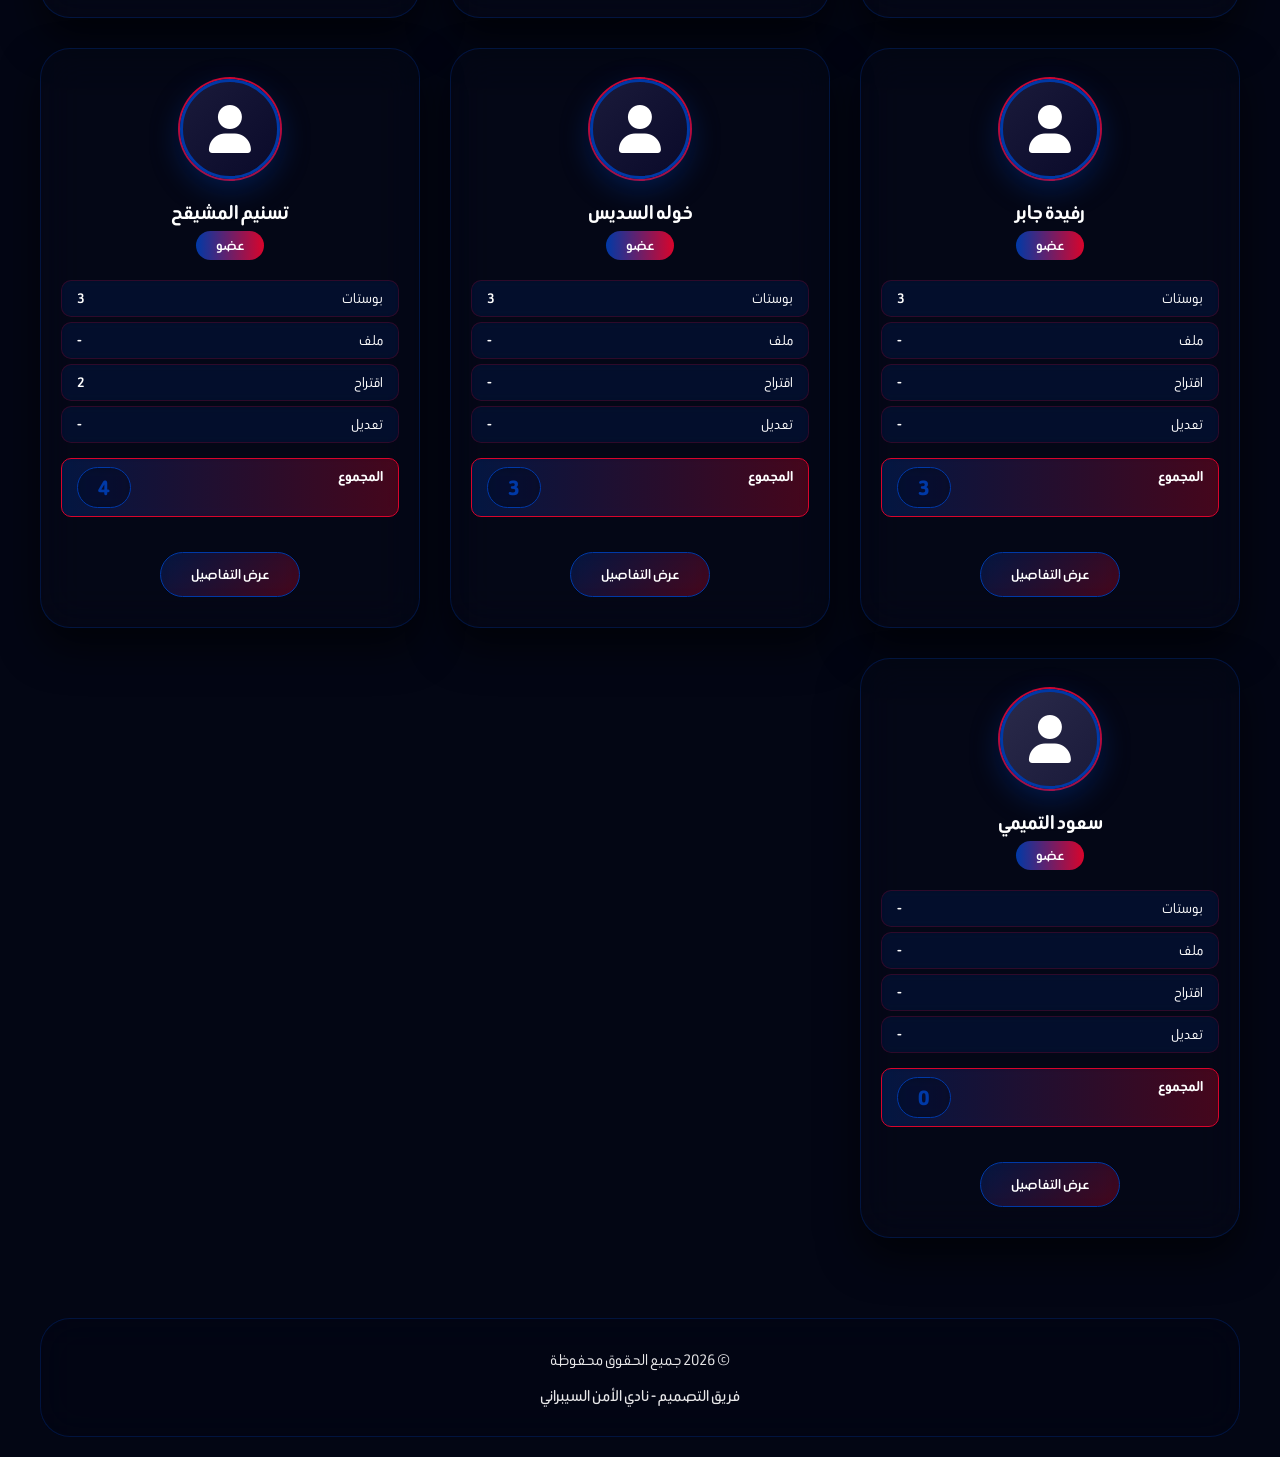
==== commit ec897a70: "Update index.html" ====
--- a/index.html
+++ b/index.html
@@ -29,26 +29,23 @@
     </div>
 
     <div class="content">
+        <!-- ===== الهيدر مع أيقونة تسجيل الدخول ===== -->
         <header class="glass-header">
-            <div class="logo-container">
-                <img src="assets/log1.png" alt="شعار النادي" class="logo logo-large">
+            <div class="header-content">
+                <div class="admin-bar" onclick="toggleAdminPopup()">
+                    <i class="fas fa-user-circle admin-icon"></i>
+                </div>
+                <div class="logo-container">
+                    <img src="assets/log1.png" alt="شعار النادي" class="logo logo-large">
+                </div>
             </div>
         </header>
-
-        <!-- ===== شريط تسجيل الدخول (ثلاث شرطات ثابتة) ===== -->
-        <div class="admin-bar" onclick="toggleAdminPopup()">
-            <div class="menu-toggle">
-                <span></span>
-                <span></span>
-                <span></span>
-            </div>
-        </div>
 
         <!-- ===== نافذة تسجيل الدخول ===== -->
         <div id="adminPopup" class="admin-popup">
             <div class="admin-popup-content">
                 <span class="close-popup-btn" onclick="event.stopPropagation(); closeAdminPopup();">&times;</span>
-                <h3>تسجيل دخول الأدمن</h3>
+                <h3>تسجيل دخول</h3>
                 <input type="text" id="popupUser" placeholder="اسم المستخدم" onclick="event.stopPropagation();">
                 <input type="password" id="popupPass" placeholder="كلمة المرور" onclick="event.stopPropagation();">
                 <button onclick="event.stopPropagation(); adminLogin();">دخول</button>
@@ -56,9 +53,9 @@
             </div>
         </div>
 
-        <!-- ===== زر الخروج من وضع التعديل ===== -->
+        <!-- ===== زر الخروج ===== -->
         <button id="adminModeBtn" class="admin-mode-btn" onclick="disableAdminMode()">
-            🚪 الخروج من وضع التعديل
+            خروج
         </button>
 
         <section class="hero-section">
@@ -84,13 +81,11 @@
         <h2 class="team-title">أعضاء فريق التصميم</h2>
         <section class="team-grid" id="teamGrid"></section>
 
+        <!-- ===== الفوتر ===== -->
         <footer class="glass-footer">
             <div class="footer-content">
                 <div class="copyright">©️ 2026 جميع الحقوق محفوظة</div>
-                <div class="supervisor">الإشراف والمتابعة قائد فريق التصميم: فرح عبدالله الشمري</div>
-                <a href="https://wa.me/966556418784" target="_blank" class="whatsapp-circle">
-                    <i class="fab fa-whatsapp"></i>
-                </a>
+                <div class="supervisor">فريق التصميم - نادي الأمن السيبراني</div>
             </div>
         </footer>
     </div>
--- a/style.css
+++ b/style.css
@@ -99,6 +99,7 @@
     padding: 20px 40px;
 }
 
+/* ===== الهيدر ===== */
 .glass-header {
     background: rgba(3,6,20,0.2);
     backdrop-filter: blur(20px);
@@ -120,44 +121,72 @@
 }
 @keyframes shimmer { 100% { left: 100%; } }
 
+.header-content {
+    display: flex;
+    align-items: center;
+    justify-content: center;
+    gap: 20px;
+}
+
 .logo-container { display: flex; justify-content: center; }
 .logo { height: 60px; width: auto; }
 .logo-large { height: 100px; }
 .logo:hover { transform: scale(1.05) rotate(2deg); }
 
-/* ===== شريط الأدمن ===== */
+/* ===== أيقونة تسجيل الدخول ===== */
 .admin-bar {
-    position: fixed; top: 20px; left: 20px;
-    z-index: 999;
-    display: flex; align-items: center;
-    background: rgba(3,6,20,0.7);
-    backdrop-filter: blur(15px);
-    padding: 10px 14px;
-    border-radius: 50px;
-    border: 1px solid rgba(0,57,166,0.3);
+    position: relative !important;
+    top: 0 !important;
+    left: 0 !important;
+    background: linear-gradient(135deg, rgba(3,6,20,0.5), rgba(0,57,166,0.2));
+    border-radius: 50%;
+    padding: 10px;
+    border: 2px solid transparent;
+    background-clip: padding-box;
     cursor: pointer;
     transition: all 0.3s ease;
-}
+    display: flex;
+    align-items: center;
+    justify-content: center;
+    width: 50px;
+    height: 50px;
+    box-shadow: 0 0 20px rgba(0, 57, 166, 0.2);
+}
+
+.admin-bar::before {
+    content: '';
+    position: absolute;
+    inset: -2px;
+    border-radius: 50%;
+    padding: 2px;
+    background: linear-gradient(135deg, #0039a6, #d9042b);
+    -webkit-mask: linear-gradient(#fff 0 0) content-box, linear-gradient(#fff 0 0);
+    -webkit-mask-composite: xor;
+    mask-composite: exclude;
+    pointer-events: none;
+}
+
 .admin-bar:hover {
-    background: rgba(0,57,166,0.3);
-    border-color: #0039a6;
-    box-shadow: 0 0 30px rgba(0,57,166,0.2);
-}
-.menu-toggle {
-    display: flex;
-    flex-direction: column;
-    gap: 4px;
-    cursor: pointer;
-}
-.menu-toggle span {
-    display: block;
-    width: 22px;
-    height: 2.5px;
-    background: linear-gradient(90deg, #0039a6, #d9042b);
-    border-radius: 5px;
-    transition: all 0.3s ease;
-}
-.menu-toggle:hover span { width: 28px; }
+    transform: scale(1.1);
+    box-shadow: 0 0 40px rgba(0, 57, 166, 0.4);
+}
+
+.admin-icon {
+    font-size: 2rem;
+    background: linear-gradient(135deg, #0039a6, #d9042b);
+    -webkit-background-clip: text;
+    -webkit-text-fill-color: transparent;
+    background-clip: text;
+    transition: all 0.3s ease;
+}
+
+.admin-bar:hover .admin-icon {
+    transform: scale(1.1);
+    background: linear-gradient(135deg, #d9042b, #0039a6);
+    -webkit-background-clip: text;
+    -webkit-text-fill-color: transparent;
+    background-clip: text;
+}
 
 /* ===== نافذة تسجيل الدخول ===== */
 .admin-popup {
@@ -302,58 +331,62 @@
 .edit-btn-group .delete-member-btn { background: #d9042b; color: #fff; }
 .edit-btn-group .delete-member-btn:hover { background: #ff0033; }
 
-/* ===== أزرار ترتيب الأعضاء ===== */
-.move-buttons {
+/* ===== نافذة التعديل المنبثقة (بدل التنبيهات) ===== */
+.custom-popup {
+    position: fixed;
+    top: 0;
+    left: 0;
+    width: 100%;
+    height: 100%;
     display: flex;
-    gap: 5px;
     justify-content: center;
-    width: 100%;
-}
-.move-btn {
-    padding: 5px 12px;
-    border: none;
-    border-radius: 8px;
-    font-size: 1rem;
-    cursor: pointer;
-    background: linear-gradient(135deg, #0039a6, #d9042b);
-    color: #fff;
-    transition: all 0.3s ease;
-    font-family: 'Beiruti', sans-serif;
-}
-.move-btn:hover:not(:disabled) {
-    transform: scale(1.1);
-    box-shadow: 0 0 20px rgba(0,57,166,0.4);
-}
-.move-btn:disabled {
-    opacity: 0.3;
-    cursor: not-allowed;
-}
-
-/* ===== أزرار ترتيب أفضل 3 ===== */
-.top-move-buttons {
-    display: none;
-    gap: 5px;
-    margin-right: auto;
-}
-.edit-mode .top-move-buttons {
-    display: flex;
-}
-.top-move-buttons .move-btn {
-    padding: 4px 10px;
-    border: none;
-    border-radius: 6px;
-    font-size: 0.8rem;
-    cursor: pointer;
-    background: linear-gradient(135deg, #0039a6, #d9042b);
-    color: #fff;
-    transition: all 0.3s ease;
-}
-.top-move-buttons .move-btn:hover:not(:disabled) {
-    transform: scale(1.1);
-}
-.top-move-buttons .move-btn:disabled {
-    opacity: 0.3;
-    cursor: not-allowed;
+    align-items: center;
+    z-index: 99999;
+    background: rgba(3, 6, 20, 0.7);
+    backdrop-filter: blur(10px);
+    animation: fadeIn 0.3s ease;
+}
+
+.custom-popup-content {
+    background: linear-gradient(135deg, #030614, #001233);
+    border: 2px solid #0039a6;
+    border-radius: 30px;
+    padding: 40px 60px;
+    text-align: center;
+    box-shadow: 0 40px 80px rgba(0, 57, 166, 0.6);
+    animation: popIn 0.4s ease;
+}
+
+.custom-popup-icon {
+    font-size: 4rem;
+    display: block;
+    margin-bottom: 15px;
+}
+
+.custom-popup-content p {
+    color: #fff;
+    font-size: 1.5rem;
+    font-family: 'Beiruti', sans-serif;
+    font-weight: 600;
+}
+
+.custom-popup.fade-out {
+    animation: fadeOut 0.5s ease forwards;
+}
+
+@keyframes fadeIn {
+    from { opacity: 0; }
+    to { opacity: 1; }
+}
+
+@keyframes fadeOut {
+    from { opacity: 1; }
+    to { opacity: 0; }
+}
+
+@keyframes popIn {
+    from { transform: scale(0.8); opacity: 0; }
+    to { transform: scale(1); opacity: 1; }
 }
 
 .admin-mode-btn {
@@ -635,27 +668,6 @@
 .copyright { color: rgba(255,255,255,0.9); font-size: 1.1rem; font-family: 'Beiruti', sans-serif; }
 .supervisor { color: rgba(255,255,255,0.9); font-size: 1.1rem; font-family: 'Beiruti', sans-serif; font-weight: 500; }
 
-.whatsapp-circle {
-    display: flex; align-items: center; justify-content: center;
-    width: 65px; height: 65px;
-    background: rgba(3,6,20,0.7);
-    border: 2px solid #0039a6;
-    border-radius: 50%;
-    color: #fff;
-    text-decoration: none;
-    font-size: 2rem;
-    transition: all 0.3s ease;
-    box-shadow: 0 0 30px #0039a6, 0 0 0 1px #d9042b;
-    margin-top: 10px;
-}
-.whatsapp-circle:hover {
-    transform: scale(1.1) rotate(10deg);
-    background: #d9042b;
-    border-color: #0039a6;
-    box-shadow: 0 0 50px #d9042b;
-}
-.whatsapp-circle i { font-size: 2.5rem; }
-
 .popup {
     display: none;
     position: fixed; top: 0; left: 0;
@@ -718,8 +730,8 @@
     .top-rank { font-size: 1.5rem; min-width: 40px; }
     .top-name { font-size: 1.1rem; }
     .top-points { font-size: 1.2rem; padding: 3px 15px; }
-    .admin-bar { top: 10px; left: 10px; padding: 8px 12px; }
-    .menu-toggle span { width: 18px; height: 2px; }
+    .admin-bar { width: 40px; height: 40px; padding: 8px; }
+    .admin-icon { font-size: 1.5rem; }
     .edit-controls input { width: 60px; }
     .edit-controls .edit-name-input { width: 120px; }
     .edit-role-select { width: 100px; }
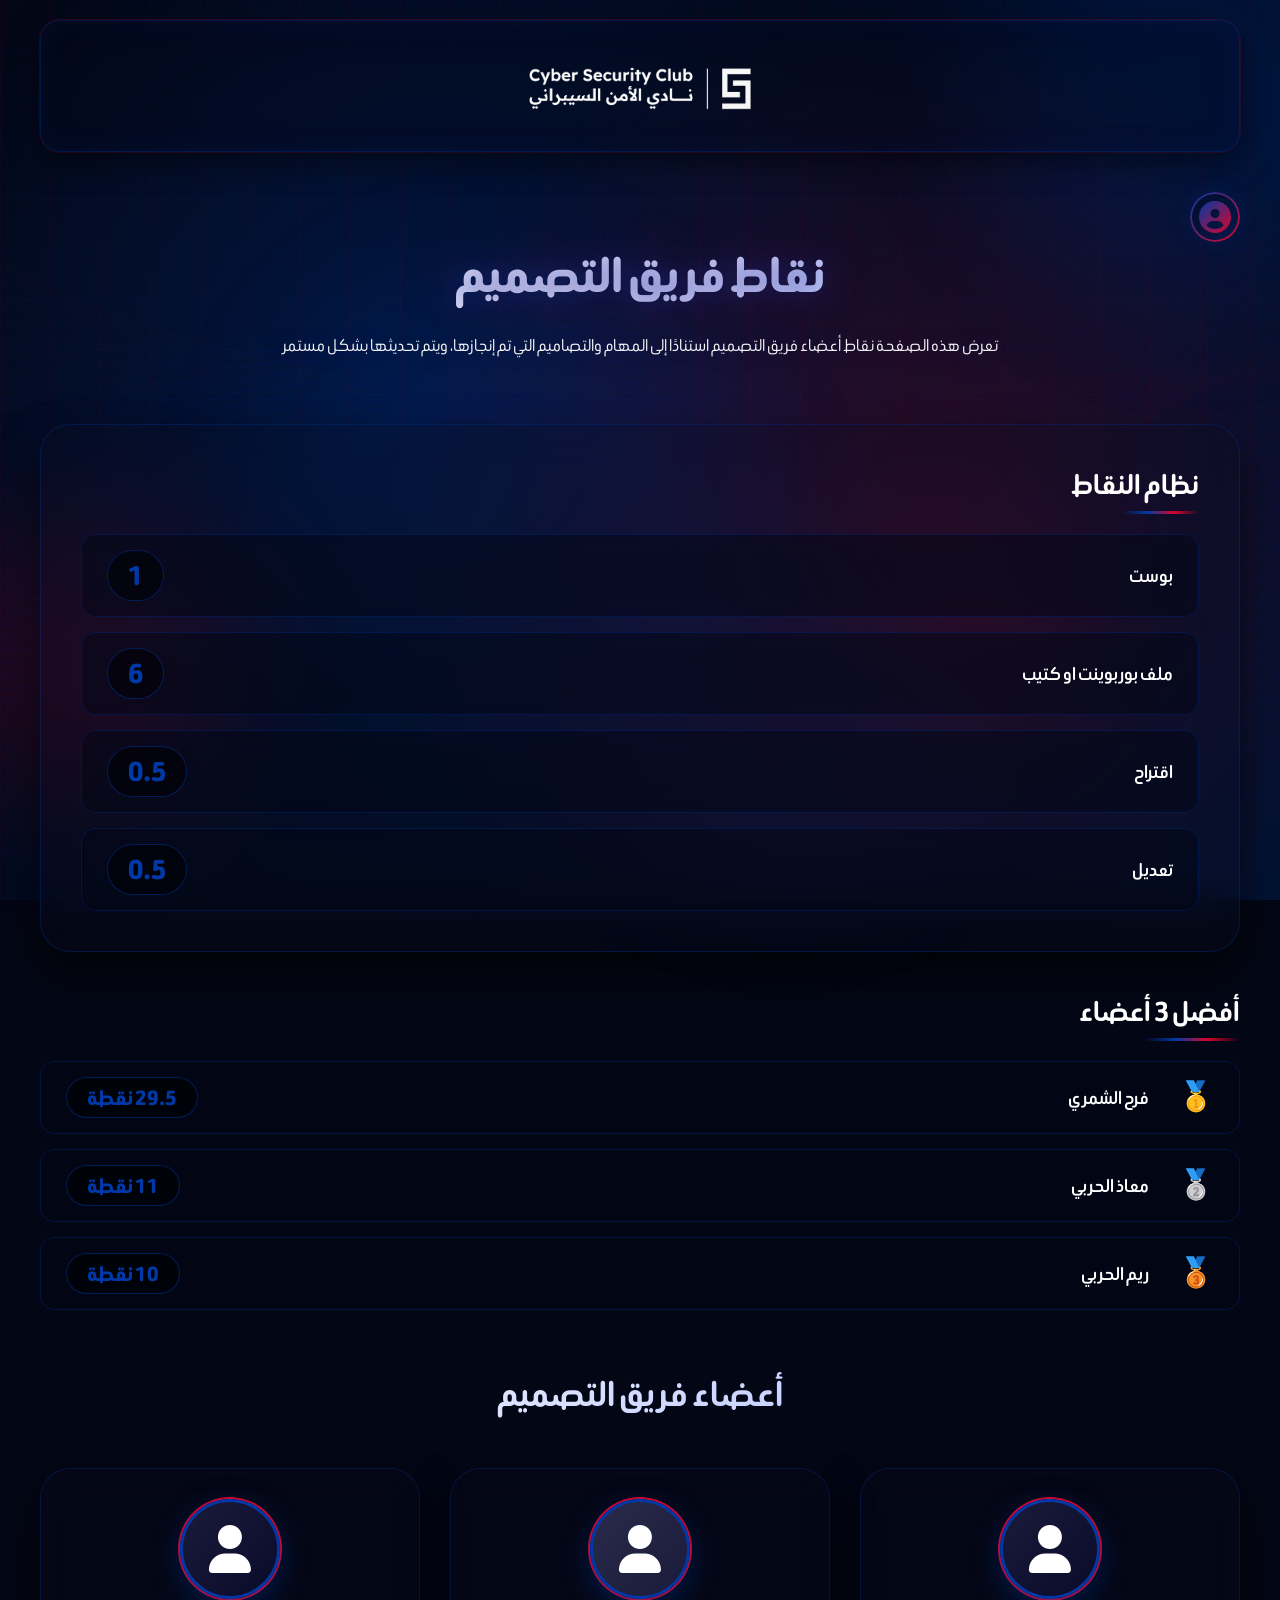
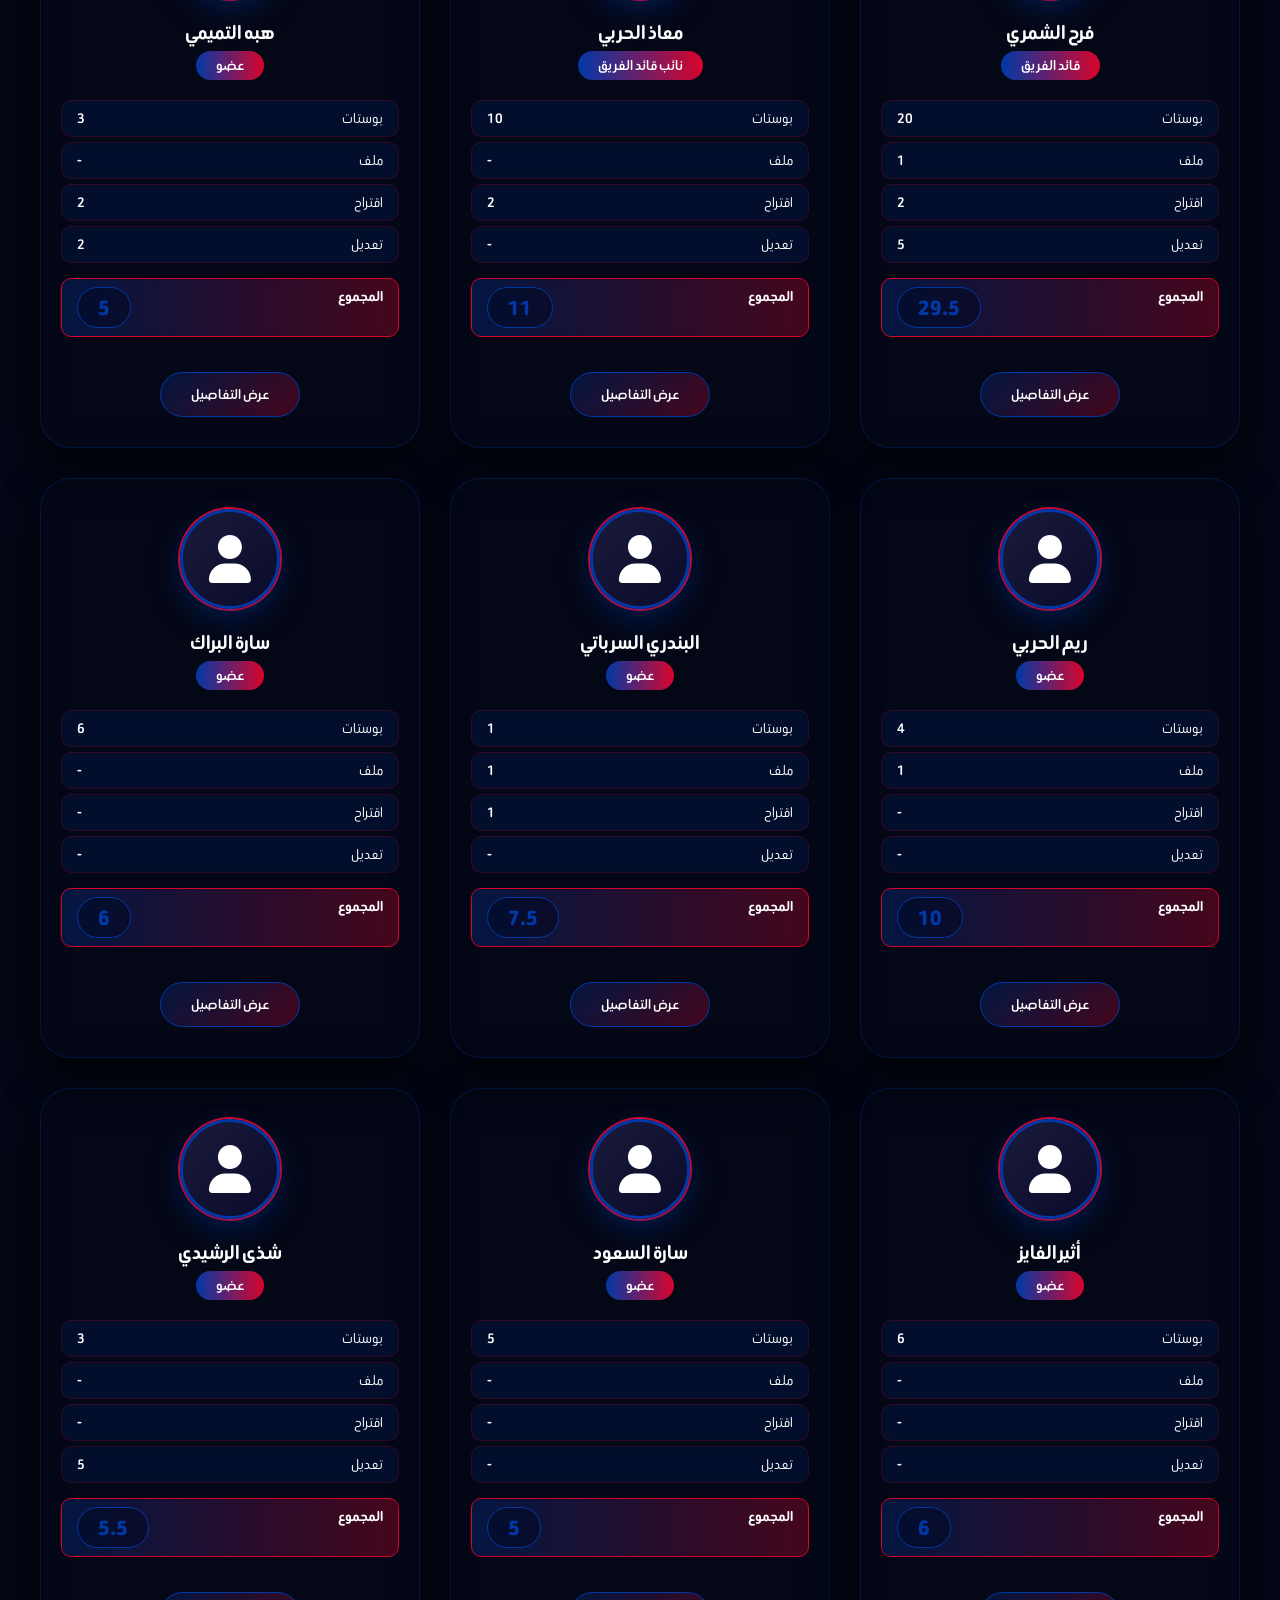
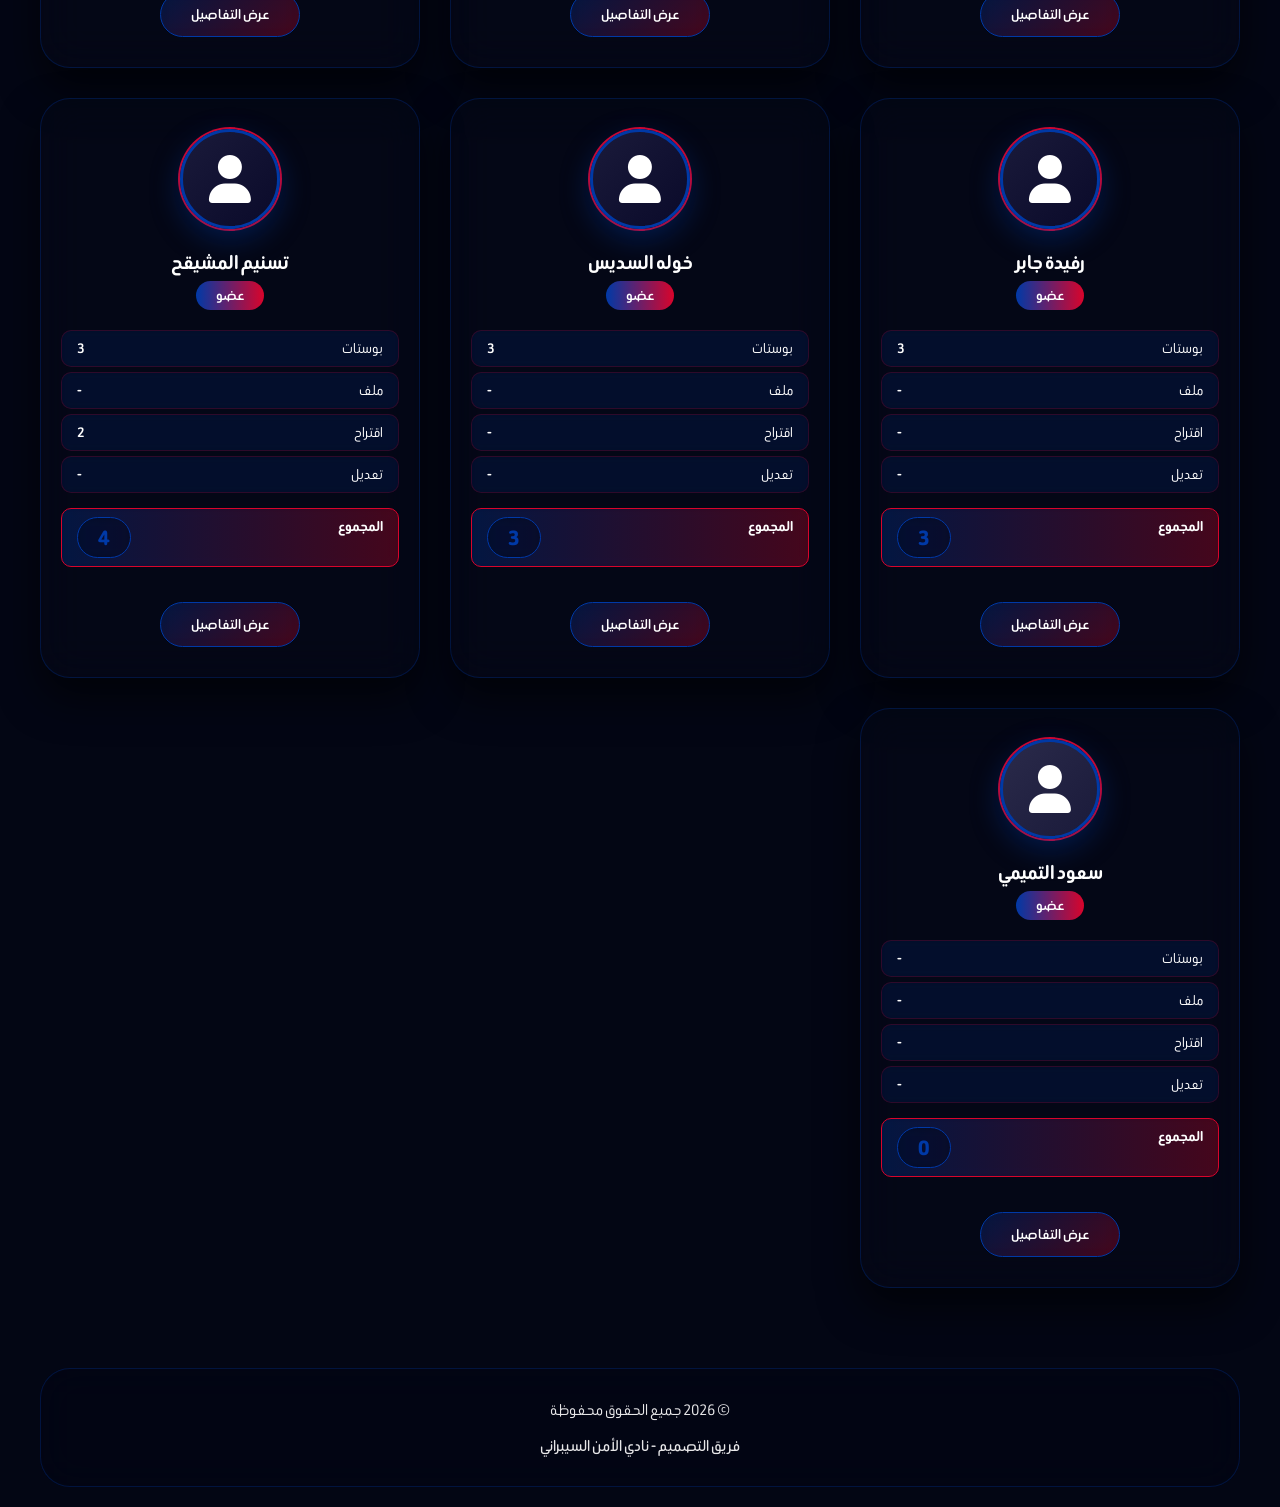
==== commit 1d08f107: "Update index.html" ====
--- a/index.html
+++ b/index.html
@@ -29,17 +29,17 @@
     </div>
 
     <div class="content">
-        <!-- ===== الهيدر مع أيقونة تسجيل الدخول ===== -->
+        <!-- ===== الهيدر ===== -->
         <header class="glass-header">
-            <div class="header-content">
-                <div class="admin-bar" onclick="toggleAdminPopup()">
-                    <i class="fas fa-user-circle admin-icon"></i>
-                </div>
-                <div class="logo-container">
-                    <img src="assets/log1.png" alt="شعار النادي" class="logo logo-large">
-                </div>
+            <div class="logo-container">
+                <img src="assets/log1.png" alt="شعار النادي" class="logo logo-large">
             </div>
         </header>
+
+        <!-- ===== أيقونة تسجيل الدخول (الزاوية اليسرى) ===== -->
+        <div class="admin-bar" onclick="toggleAdminPopup()">
+            <i class="fas fa-user-circle admin-icon"></i>
+        </div>
 
         <!-- ===== نافذة تسجيل الدخول ===== -->
         <div id="adminPopup" class="admin-popup">
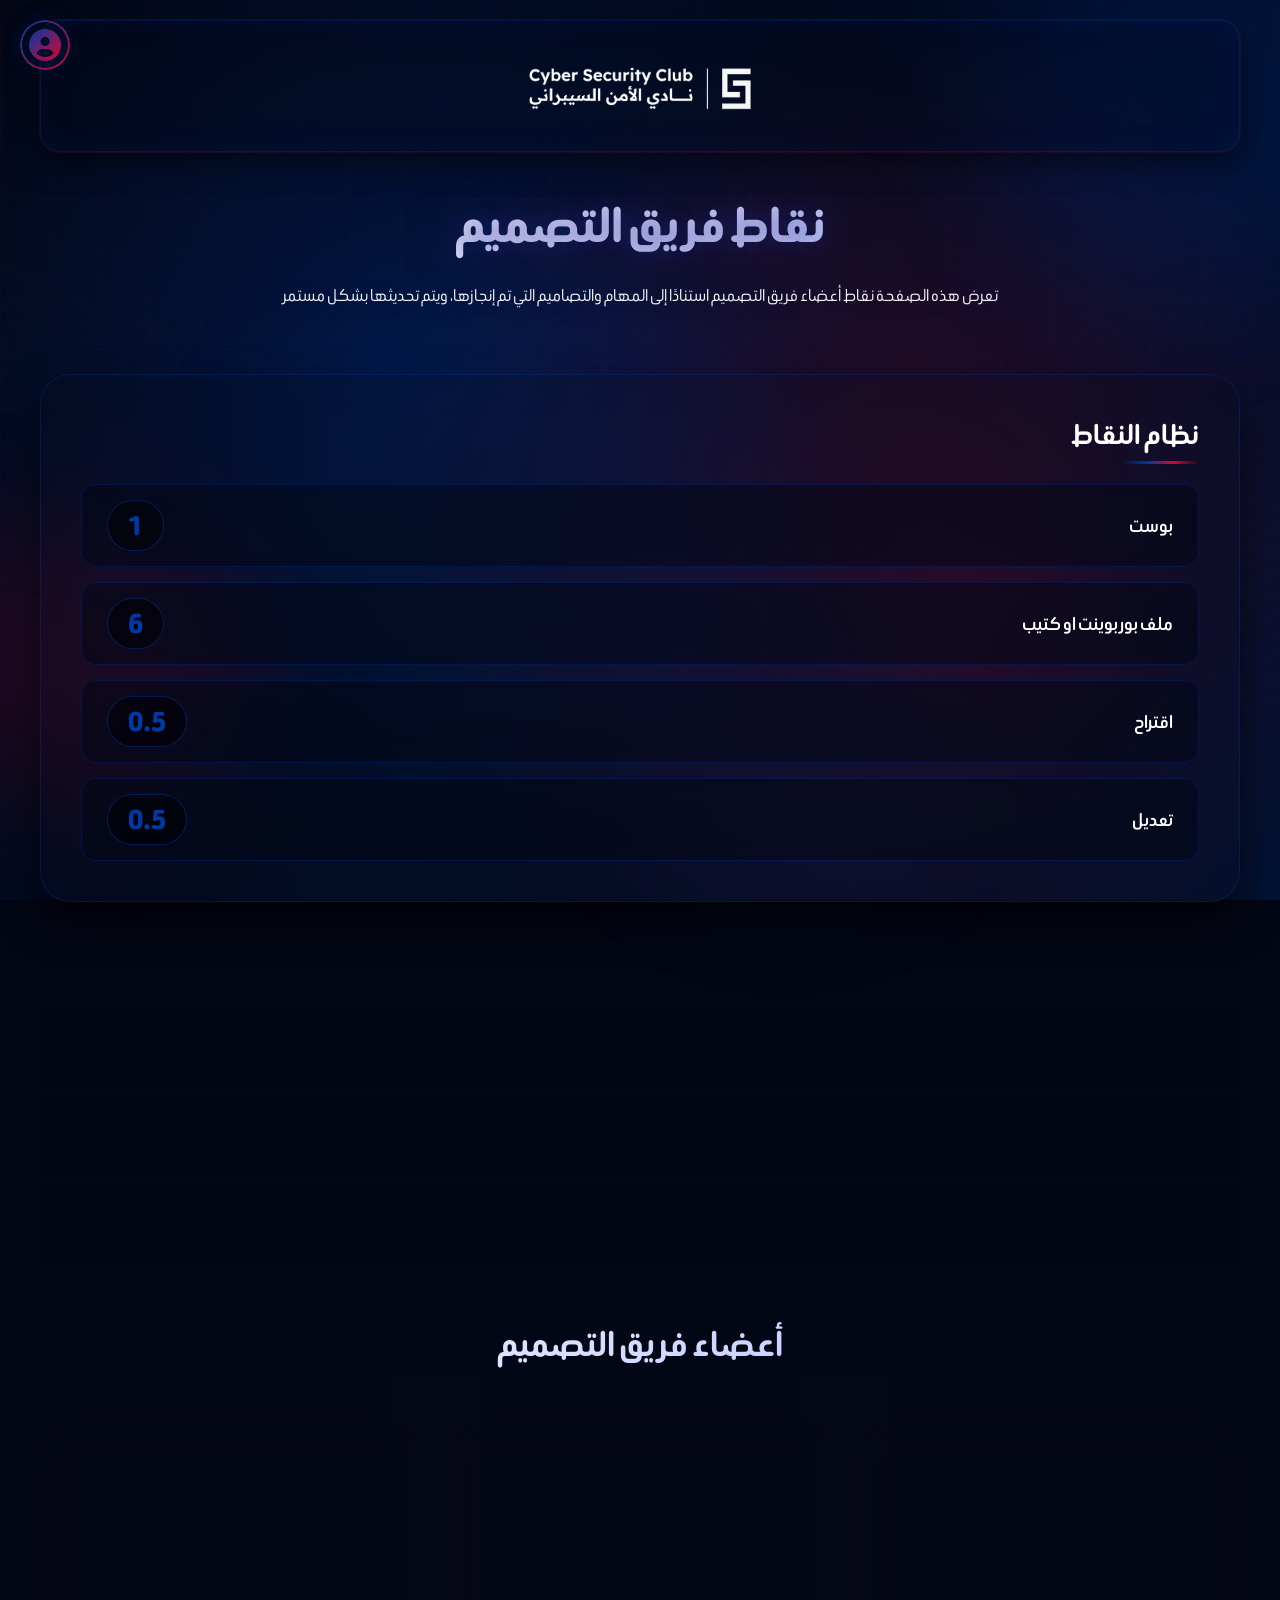
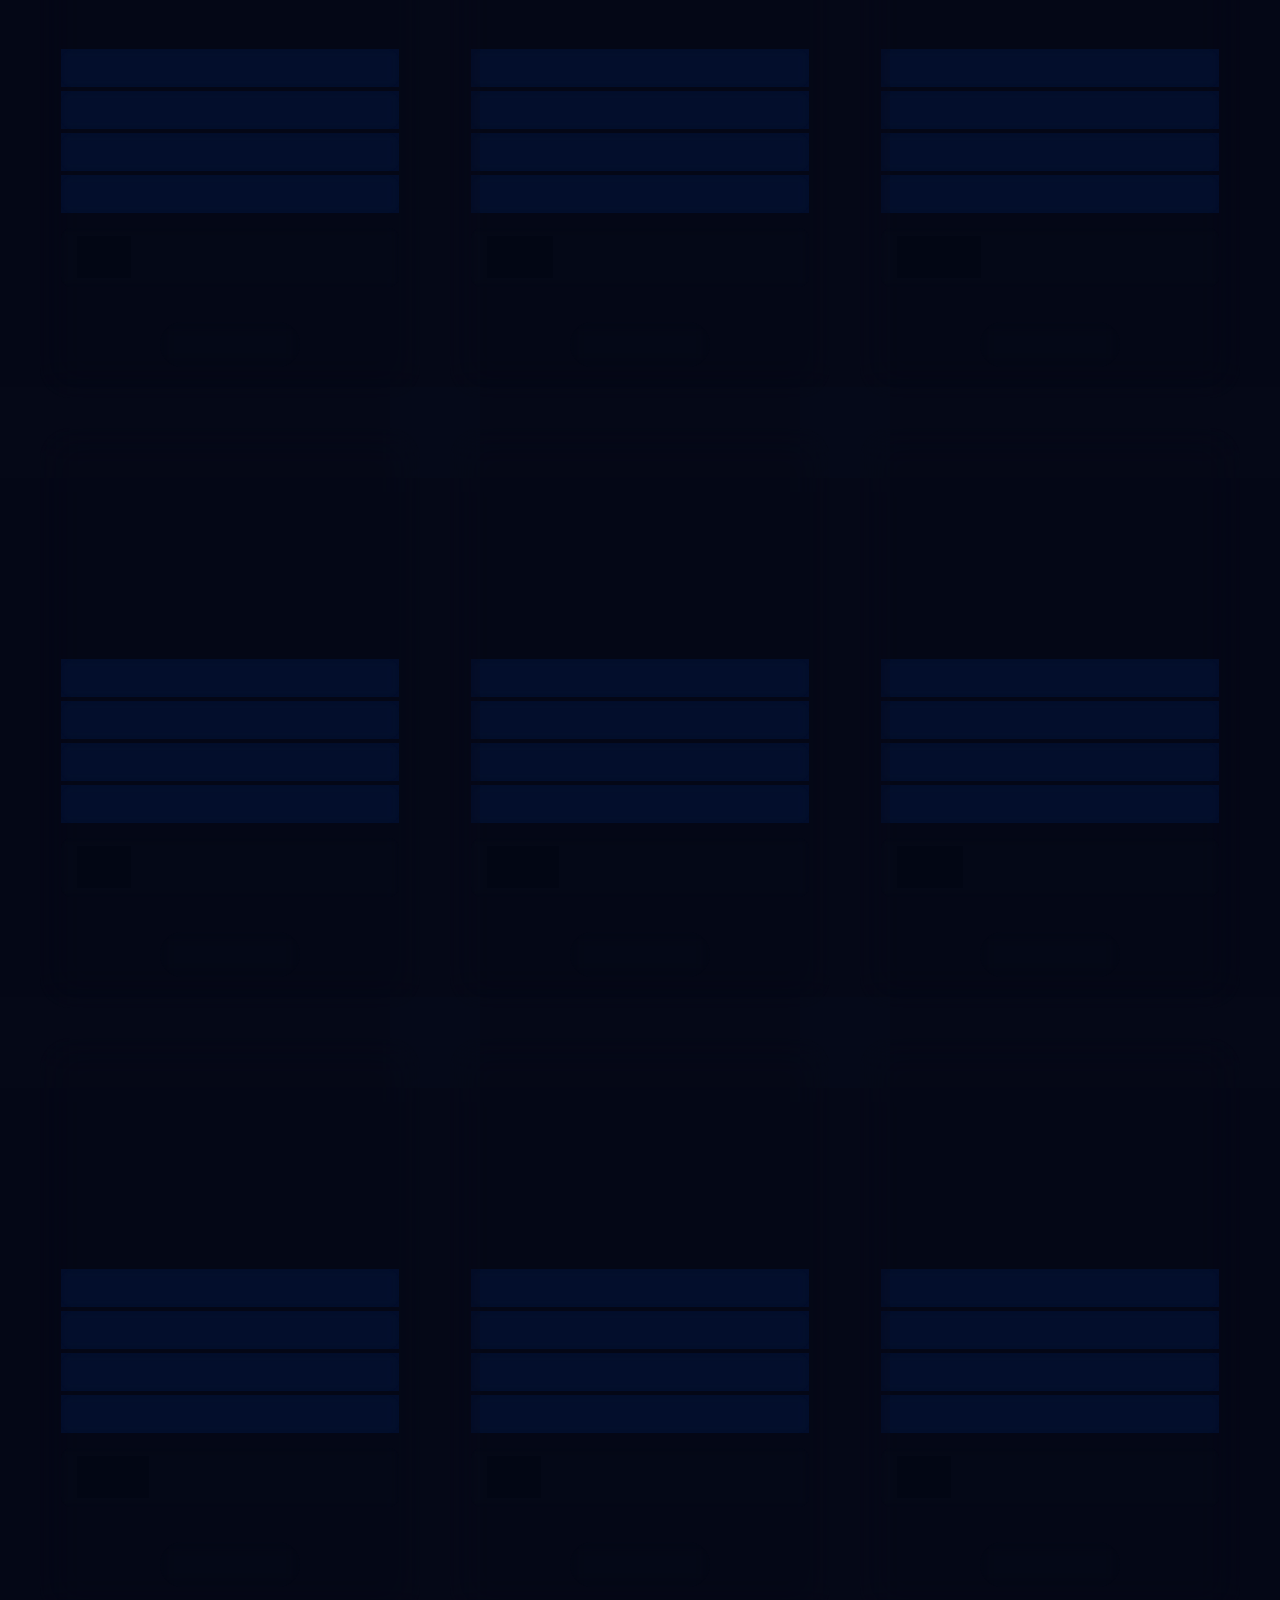
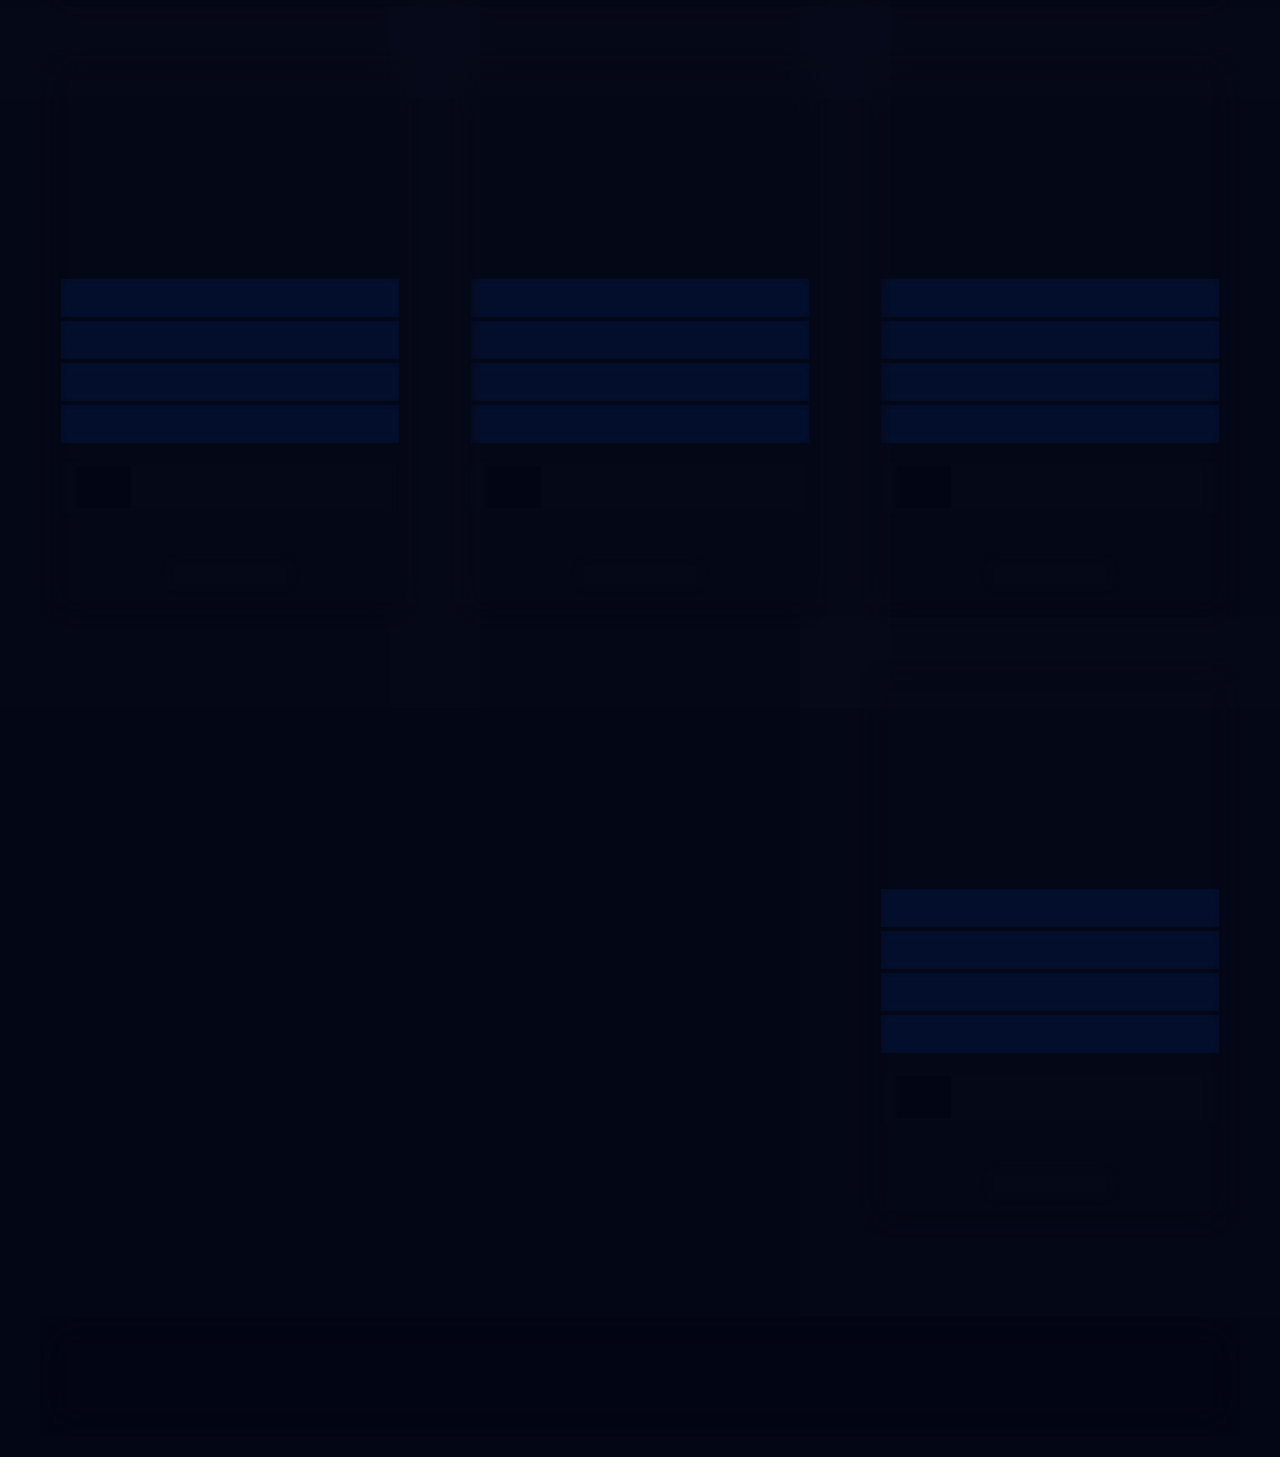
==== commit a0b1fddc: "Update index.html" ====
--- a/index.html
+++ b/index.html
@@ -1,3 +1,4 @@
+
 
 <!DOCTYPE html>
 <html lang="ar" dir="rtl">
@@ -29,14 +30,7 @@
     </div>
 
     <div class="content">
-        <!-- ===== الهيدر ===== -->
-        <header class="glass-header">
-            <div class="logo-container">
-                <img src="assets/log1.png" alt="شعار النادي" class="logo logo-large">
-            </div>
-        </header>
-
-        <!-- ===== أيقونة تسجيل الدخول (الزاوية اليسرى) ===== -->
+        <!-- ===== أيقونة تسجيل الدخول (ثابتة في الزاوية اليسرى) ===== -->
         <div class="admin-bar" onclick="toggleAdminPopup()">
             <i class="fas fa-user-circle admin-icon"></i>
         </div>
@@ -57,6 +51,13 @@
         <button id="adminModeBtn" class="admin-mode-btn" onclick="disableAdminMode()">
             خروج
         </button>
+
+        <!-- ===== الهيدر ===== -->
+        <header class="glass-header">
+            <div class="logo-container">
+                <img src="assets/log1.png" alt="شعار النادي" class="logo logo-large">
+            </div>
+        </header>
 
         <section class="hero-section">
             <h1 class="main-title">نقاط فريق التصميم</h1>
--- a/style.css
+++ b/style.css
@@ -121,23 +121,17 @@
 }
 @keyframes shimmer { 100% { left: 100%; } }
 
-.header-content {
-    display: flex;
-    align-items: center;
-    justify-content: center;
-    gap: 20px;
-}
-
 .logo-container { display: flex; justify-content: center; }
 .logo { height: 60px; width: auto; }
 .logo-large { height: 100px; }
 .logo:hover { transform: scale(1.05) rotate(2deg); }
 
-/* ===== أيقونة تسجيل الدخول ===== */
+/* ===== أيقونة تسجيل الدخول (الزاوية اليسرى) ===== */
 .admin-bar {
-    position: relative !important;
-    top: 0 !important;
-    left: 0 !important;
+    position: fixed !important;
+    top: 20px !important;
+    left: 20px !important;
+    z-index: 999 !important;
     background: linear-gradient(135deg, rgba(3,6,20,0.5), rgba(0,57,166,0.2));
     border-radius: 50%;
     padding: 10px;
@@ -361,6 +355,10 @@
     font-size: 4rem;
     display: block;
     margin-bottom: 15px;
+    background: linear-gradient(135deg, #0039a6, #d9042b);
+    -webkit-background-clip: text;
+    -webkit-text-fill-color: transparent;
+    background-clip: text;
 }
 
 .custom-popup-content p {
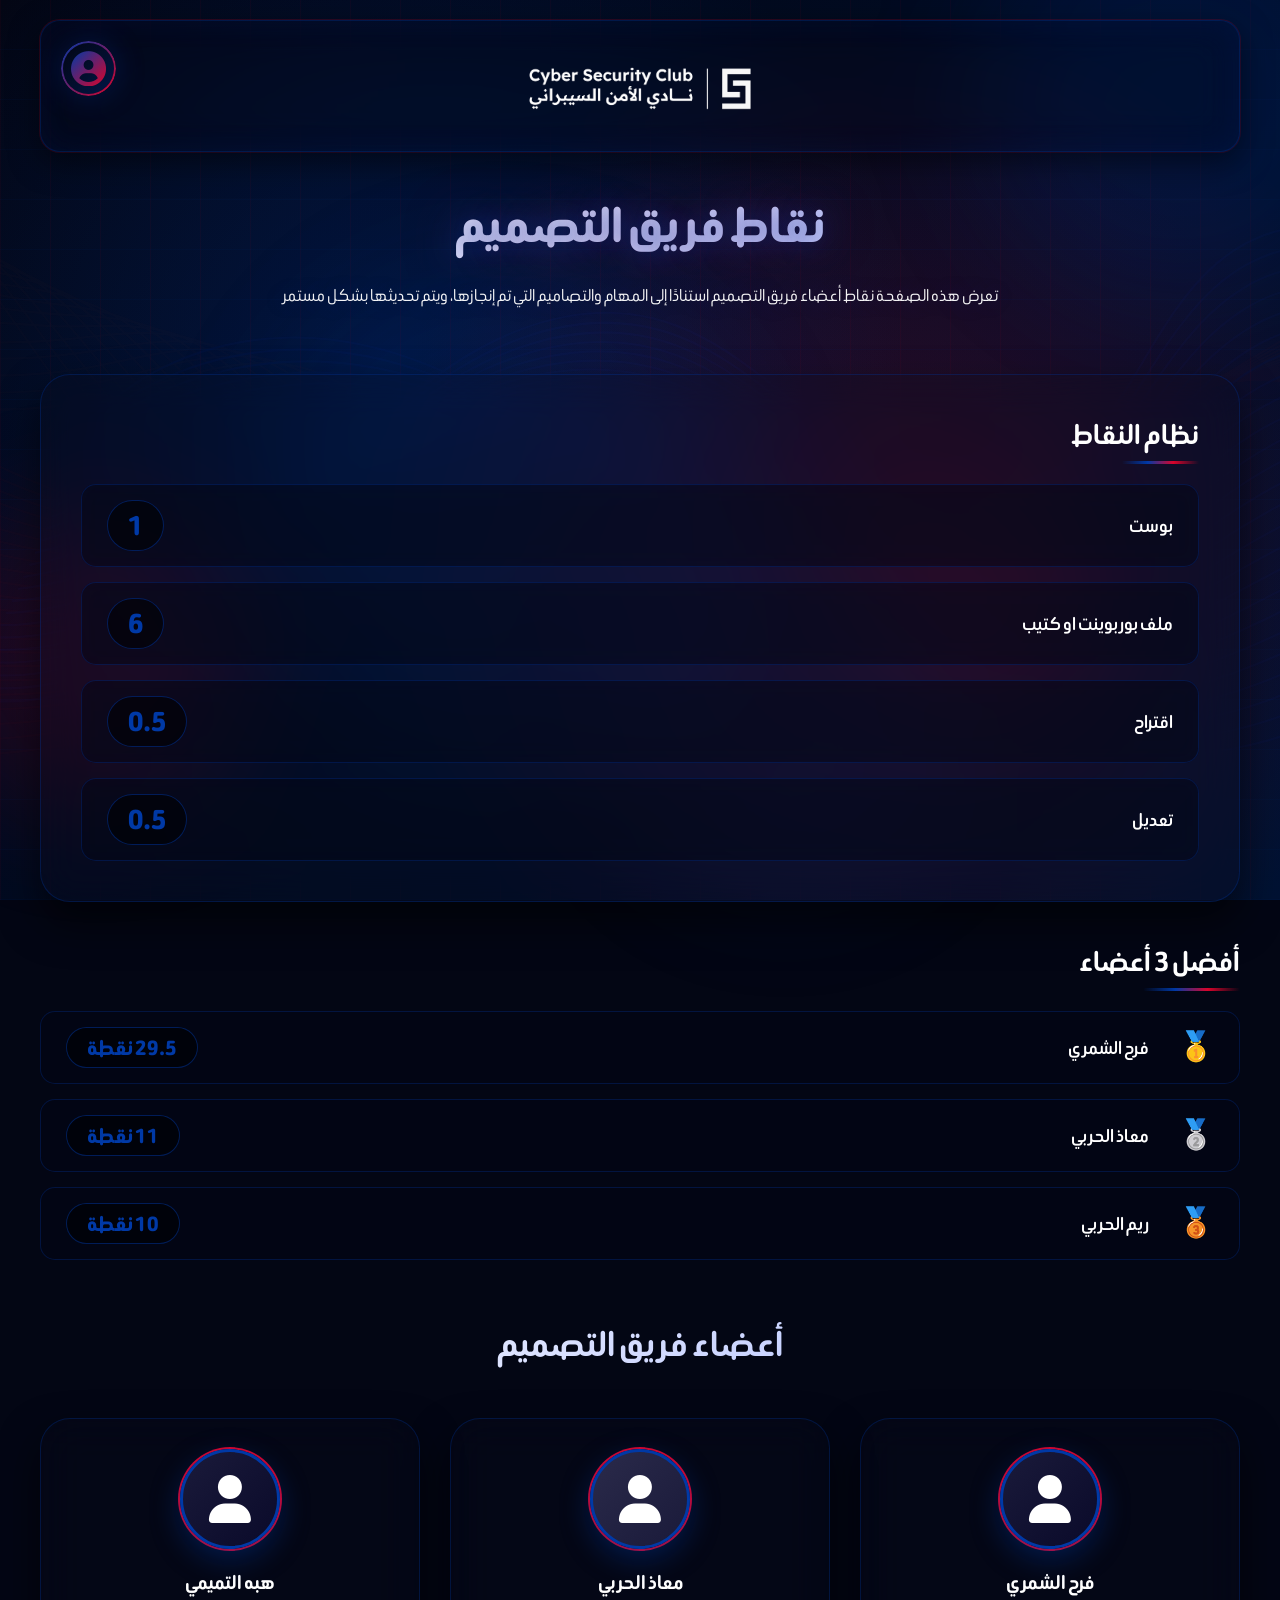
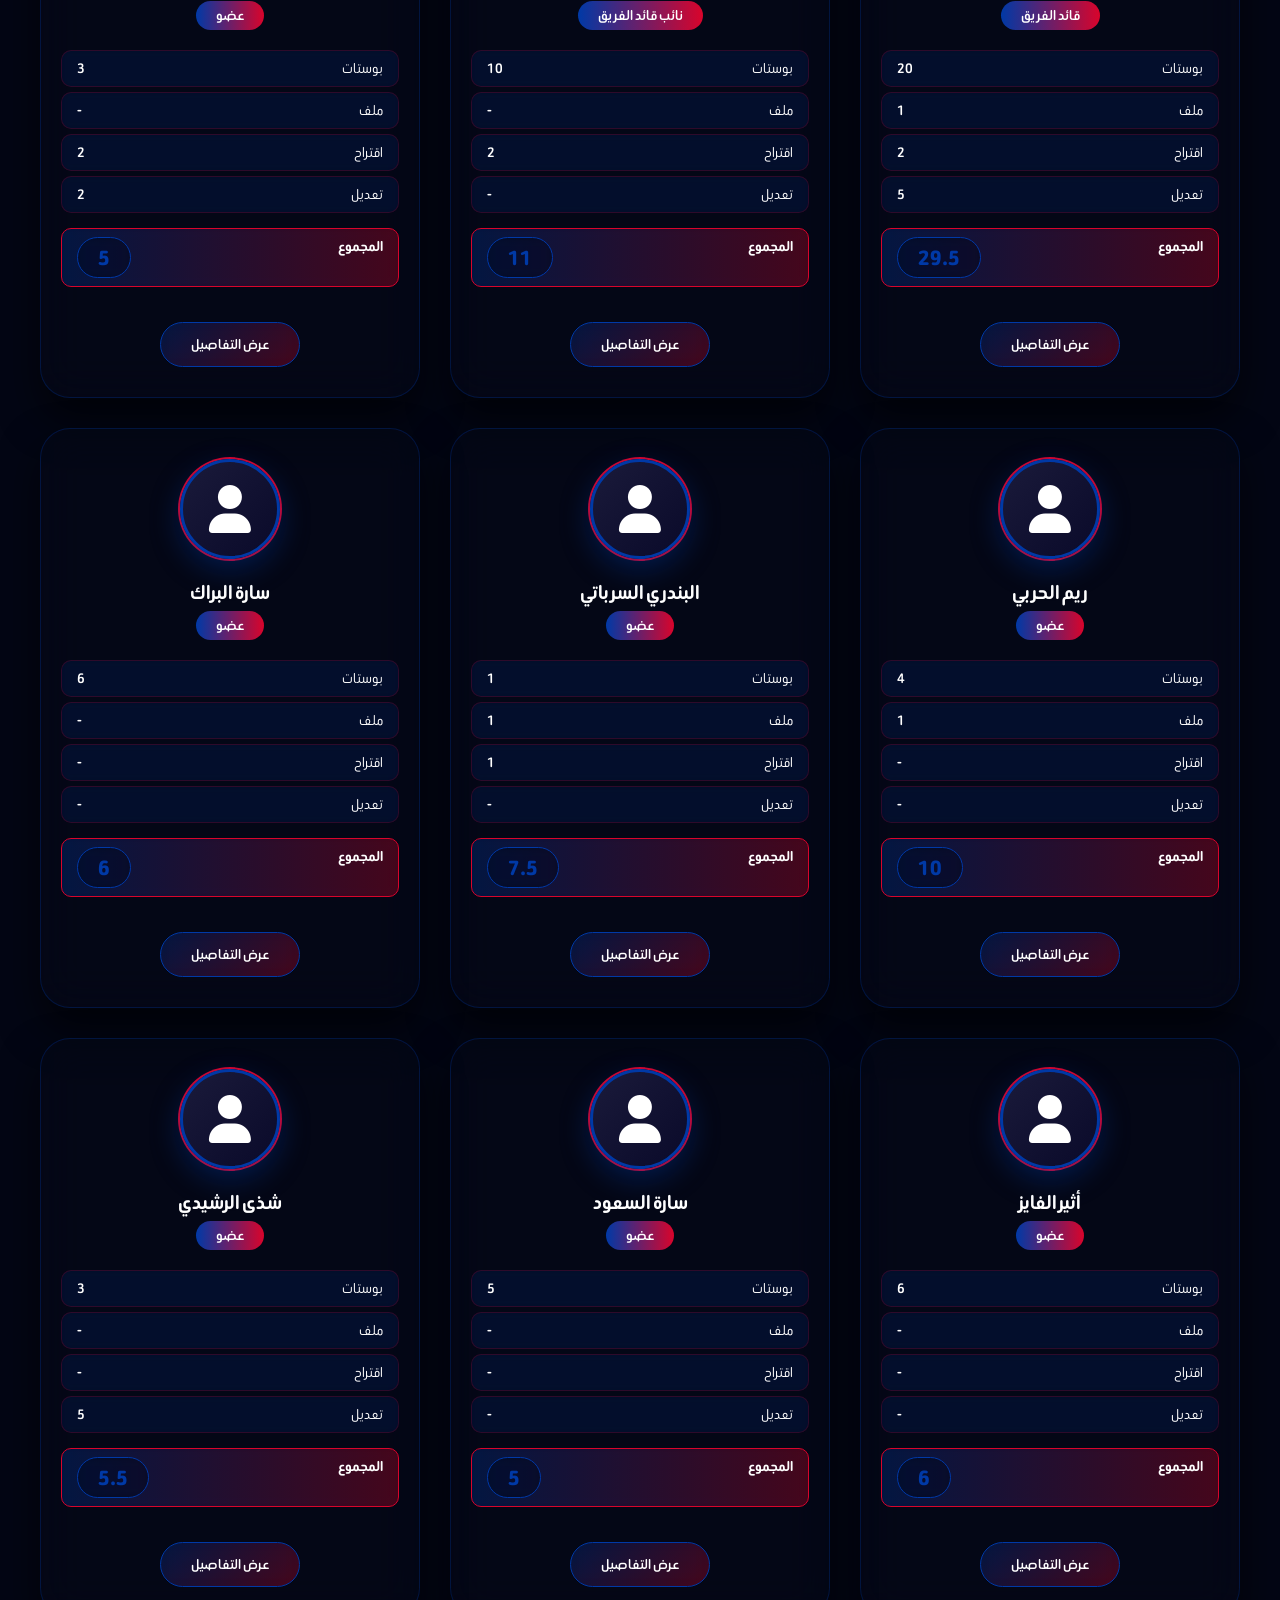
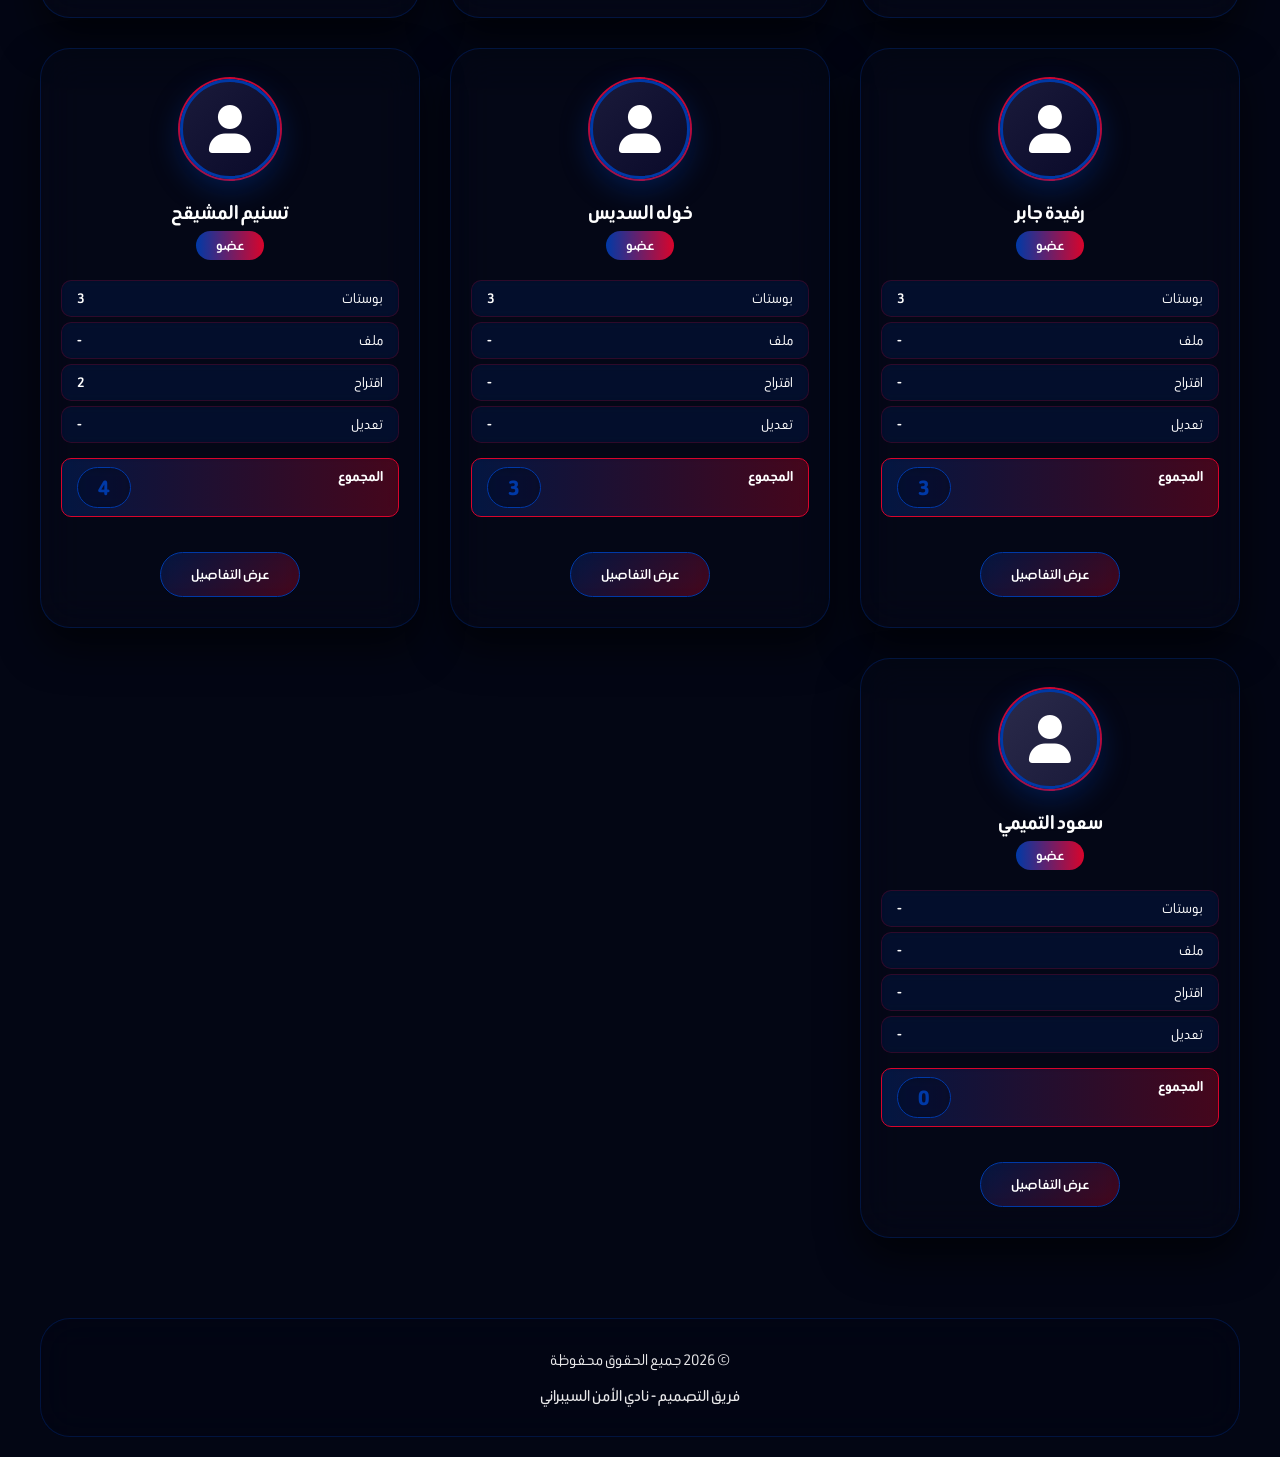
==== commit 6e0a0045: "Update index.html" ====
--- a/index.html
+++ b/index.html
@@ -30,10 +30,18 @@
     </div>
 
     <div class="content">
-        <!-- ===== أيقونة تسجيل الدخول (ثابتة في الزاوية اليسرى) ===== -->
-        <div class="admin-bar" onclick="toggleAdminPopup()">
-            <i class="fas fa-user-circle admin-icon"></i>
-        </div>
+        <!-- ===== الهيدر مع أيقونة تسجيل الدخول ===== -->
+        <header class="glass-header">
+            <div class="header-content">
+                <!-- أيقونة تسجيل الدخول (في الزاوية اليسرى من الهيدر) -->
+                <div class="admin-bar" onclick="toggleAdminPopup()">
+                    <i class="fas fa-user-circle admin-icon"></i>
+                </div>
+                <div class="logo-container">
+                    <img src="assets/log1.png" alt="شعار النادي" class="logo logo-large">
+                </div>
+            </div>
+        </header>
 
         <!-- ===== نافذة تسجيل الدخول ===== -->
         <div id="adminPopup" class="admin-popup">
@@ -51,13 +59,6 @@
         <button id="adminModeBtn" class="admin-mode-btn" onclick="disableAdminMode()">
             خروج
         </button>
-
-        <!-- ===== الهيدر ===== -->
-        <header class="glass-header">
-            <div class="logo-container">
-                <img src="assets/log1.png" alt="شعار النادي" class="logo logo-large">
-            </div>
-        </header>
 
         <section class="hero-section">
             <h1 class="main-title">نقاط فريق التصميم</h1>
--- a/style.css
+++ b/style.css
@@ -97,6 +97,62 @@
     max-width: 1400px;
     margin: 0 auto;
     padding: 20px 40px;
+}
+
+/* ===== أيقونة تسجيل الدخول (ثابتة في الزاوية اليسرى) ===== */
+.admin-bar {
+    position: fixed !important;
+    top: 20px !important;
+    left: 20px !important;
+    z-index: 9999 !important;
+    background: linear-gradient(135deg, rgba(3,6,20,0.8), rgba(0,57,166,0.3));
+    border-radius: 50%;
+    padding: 12px;
+    border: 2px solid transparent;
+    background-clip: padding-box;
+    cursor: pointer;
+    transition: all 0.3s ease;
+    display: flex;
+    align-items: center;
+    justify-content: center;
+    width: 55px;
+    height: 55px;
+    box-shadow: 0 0 30px rgba(0, 57, 166, 0.3);
+}
+
+.admin-bar::before {
+    content: '';
+    position: absolute;
+    inset: -2px;
+    border-radius: 50%;
+    padding: 2px;
+    background: linear-gradient(135deg, #0039a6, #d9042b);
+    -webkit-mask: linear-gradient(#fff 0 0) content-box, linear-gradient(#fff 0 0);
+    -webkit-mask-composite: xor;
+    mask-composite: exclude;
+    pointer-events: none;
+}
+
+.admin-bar:hover {
+    transform: scale(1.15);
+    box-shadow: 0 0 50px rgba(0, 57, 166, 0.6);
+}
+
+.admin-icon {
+    font-size: 2.2rem;
+    background: linear-gradient(135deg, #0039a6, #d9042b);
+    -webkit-background-clip: text;
+    -webkit-text-fill-color: transparent;
+    background-clip: text;
+    transition: all 0.3s ease;
+}
+
+.admin-bar:hover .admin-icon {
+    transform: scale(1.1);
+    background: linear-gradient(135deg, #d9042b, #0039a6);
+    -webkit-background-clip: text;
+    -webkit-text-fill-color: transparent;
+    background-clip: text;
 }
 
 /* ===== الهيدر ===== */
@@ -125,62 +181,6 @@
 .logo { height: 60px; width: auto; }
 .logo-large { height: 100px; }
 .logo:hover { transform: scale(1.05) rotate(2deg); }
-
-/* ===== أيقونة تسجيل الدخول (الزاوية اليسرى) ===== */
-.admin-bar {
-    position: fixed !important;
-    top: 20px !important;
-    left: 20px !important;
-    z-index: 999 !important;
-    background: linear-gradient(135deg, rgba(3,6,20,0.5), rgba(0,57,166,0.2));
-    border-radius: 50%;
-    padding: 10px;
-    border: 2px solid transparent;
-    background-clip: padding-box;
-    cursor: pointer;
-    transition: all 0.3s ease;
-    display: flex;
-    align-items: center;
-    justify-content: center;
-    width: 50px;
-    height: 50px;
-    box-shadow: 0 0 20px rgba(0, 57, 166, 0.2);
-}
-
-.admin-bar::before {
-    content: '';
-    position: absolute;
-    inset: -2px;
-    border-radius: 50%;
-    padding: 2px;
-    background: linear-gradient(135deg, #0039a6, #d9042b);
-    -webkit-mask: linear-gradient(#fff 0 0) content-box, linear-gradient(#fff 0 0);
-    -webkit-mask-composite: xor;
-    mask-composite: exclude;
-    pointer-events: none;
-}
-
-.admin-bar:hover {
-    transform: scale(1.1);
-    box-shadow: 0 0 40px rgba(0, 57, 166, 0.4);
-}
-
-.admin-icon {
-    font-size: 2rem;
-    background: linear-gradient(135deg, #0039a6, #d9042b);
-    -webkit-background-clip: text;
-    -webkit-text-fill-color: transparent;
-    background-clip: text;
-    transition: all 0.3s ease;
-}
-
-.admin-bar:hover .admin-icon {
-    transform: scale(1.1);
-    background: linear-gradient(135deg, #d9042b, #0039a6);
-    -webkit-background-clip: text;
-    -webkit-text-fill-color: transparent;
-    background-clip: text;
-}
 
 /* ===== نافذة تسجيل الدخول ===== */
 .admin-popup {
@@ -728,8 +728,8 @@
     .top-rank { font-size: 1.5rem; min-width: 40px; }
     .top-name { font-size: 1.1rem; }
     .top-points { font-size: 1.2rem; padding: 3px 15px; }
-    .admin-bar { width: 40px; height: 40px; padding: 8px; }
-    .admin-icon { font-size: 1.5rem; }
+    .admin-bar { width: 45px; height: 45px; padding: 10px; }
+    .admin-icon { font-size: 1.8rem; }
     .edit-controls input { width: 60px; }
     .edit-controls .edit-name-input { width: 120px; }
     .edit-role-select { width: 100px; }
